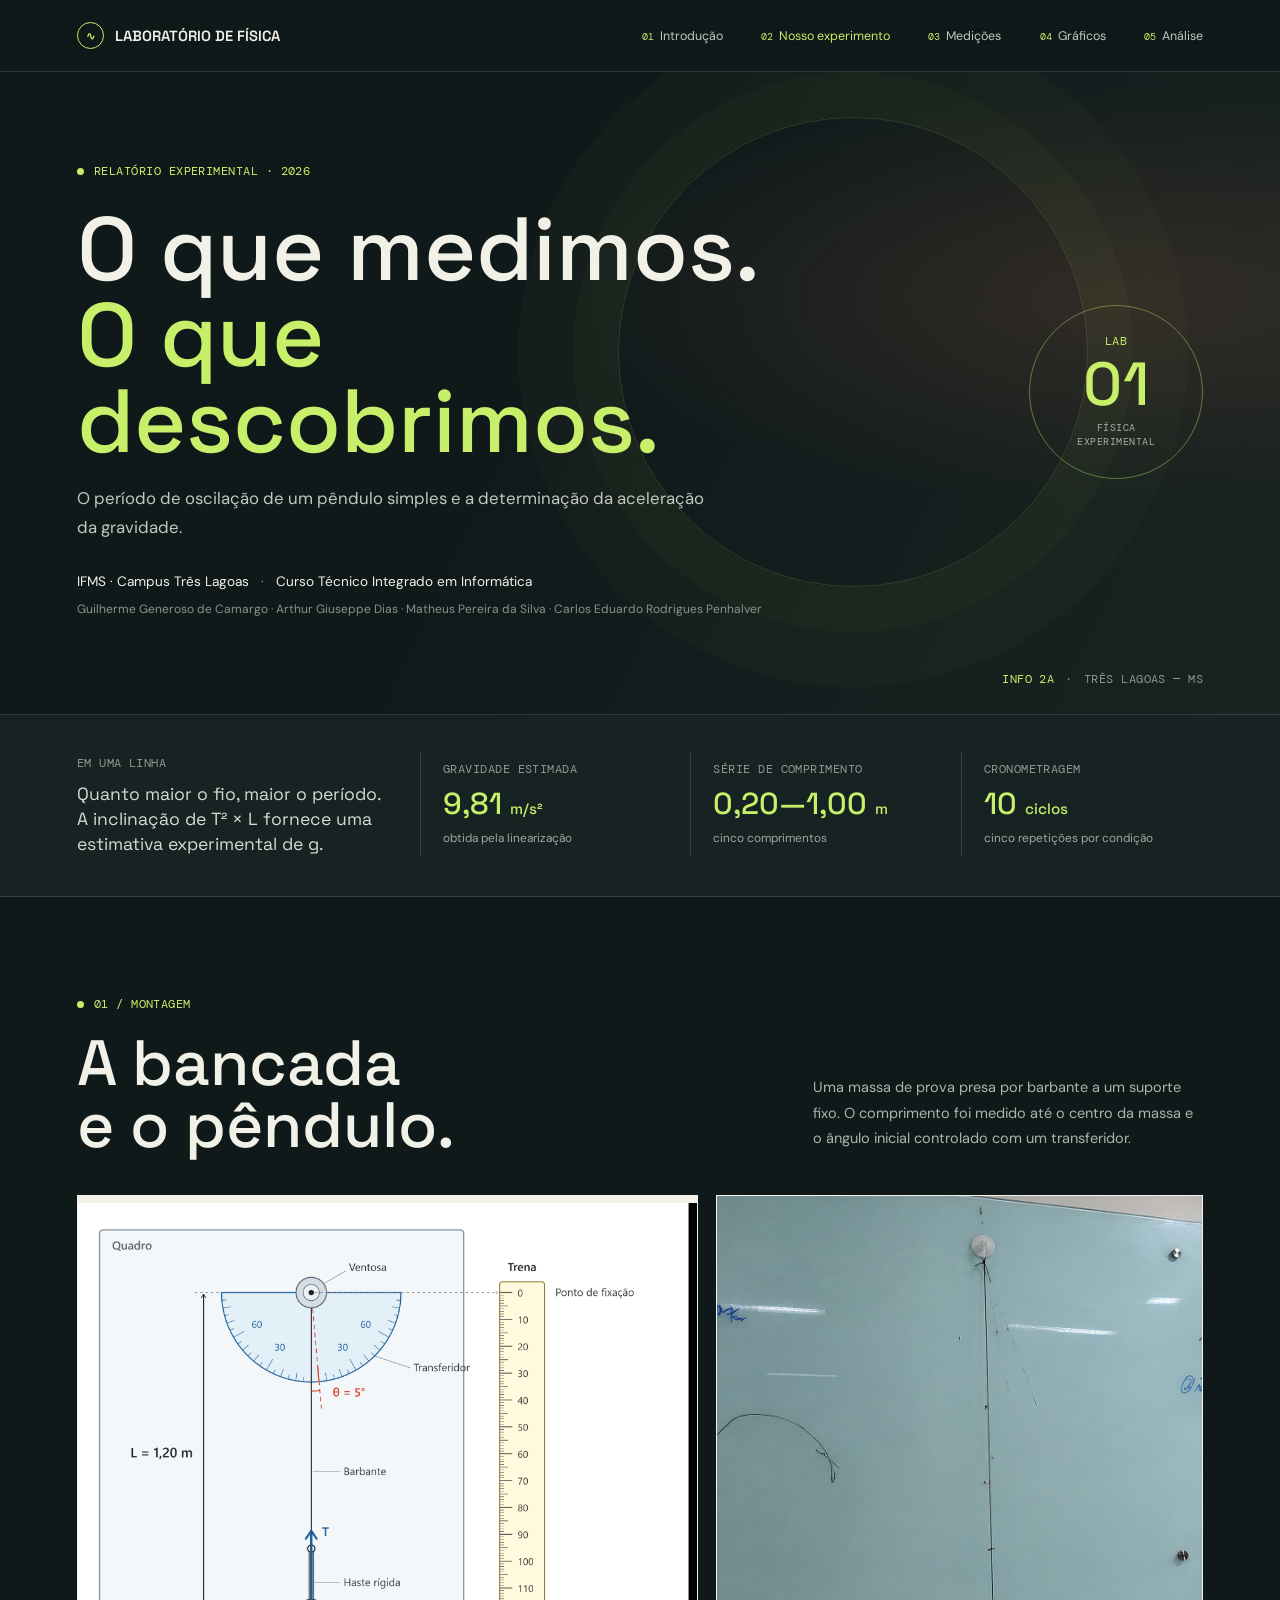
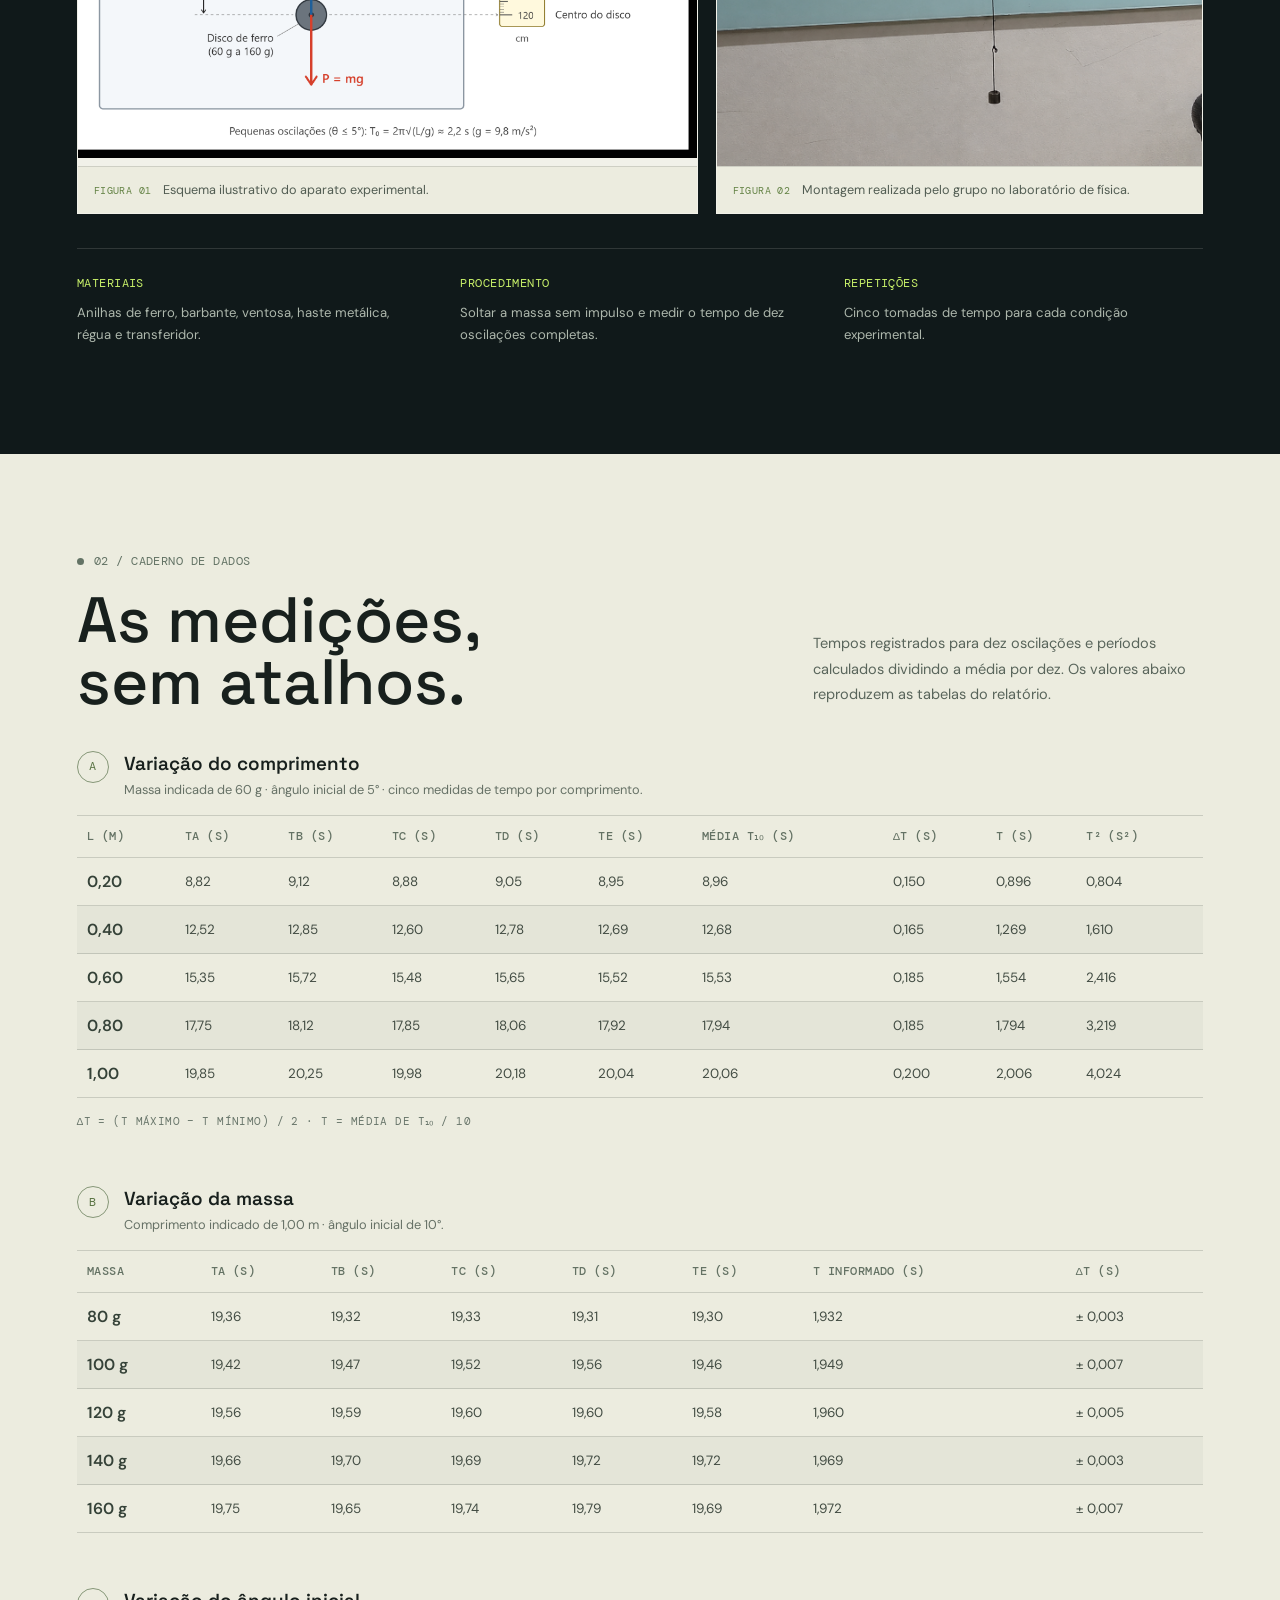
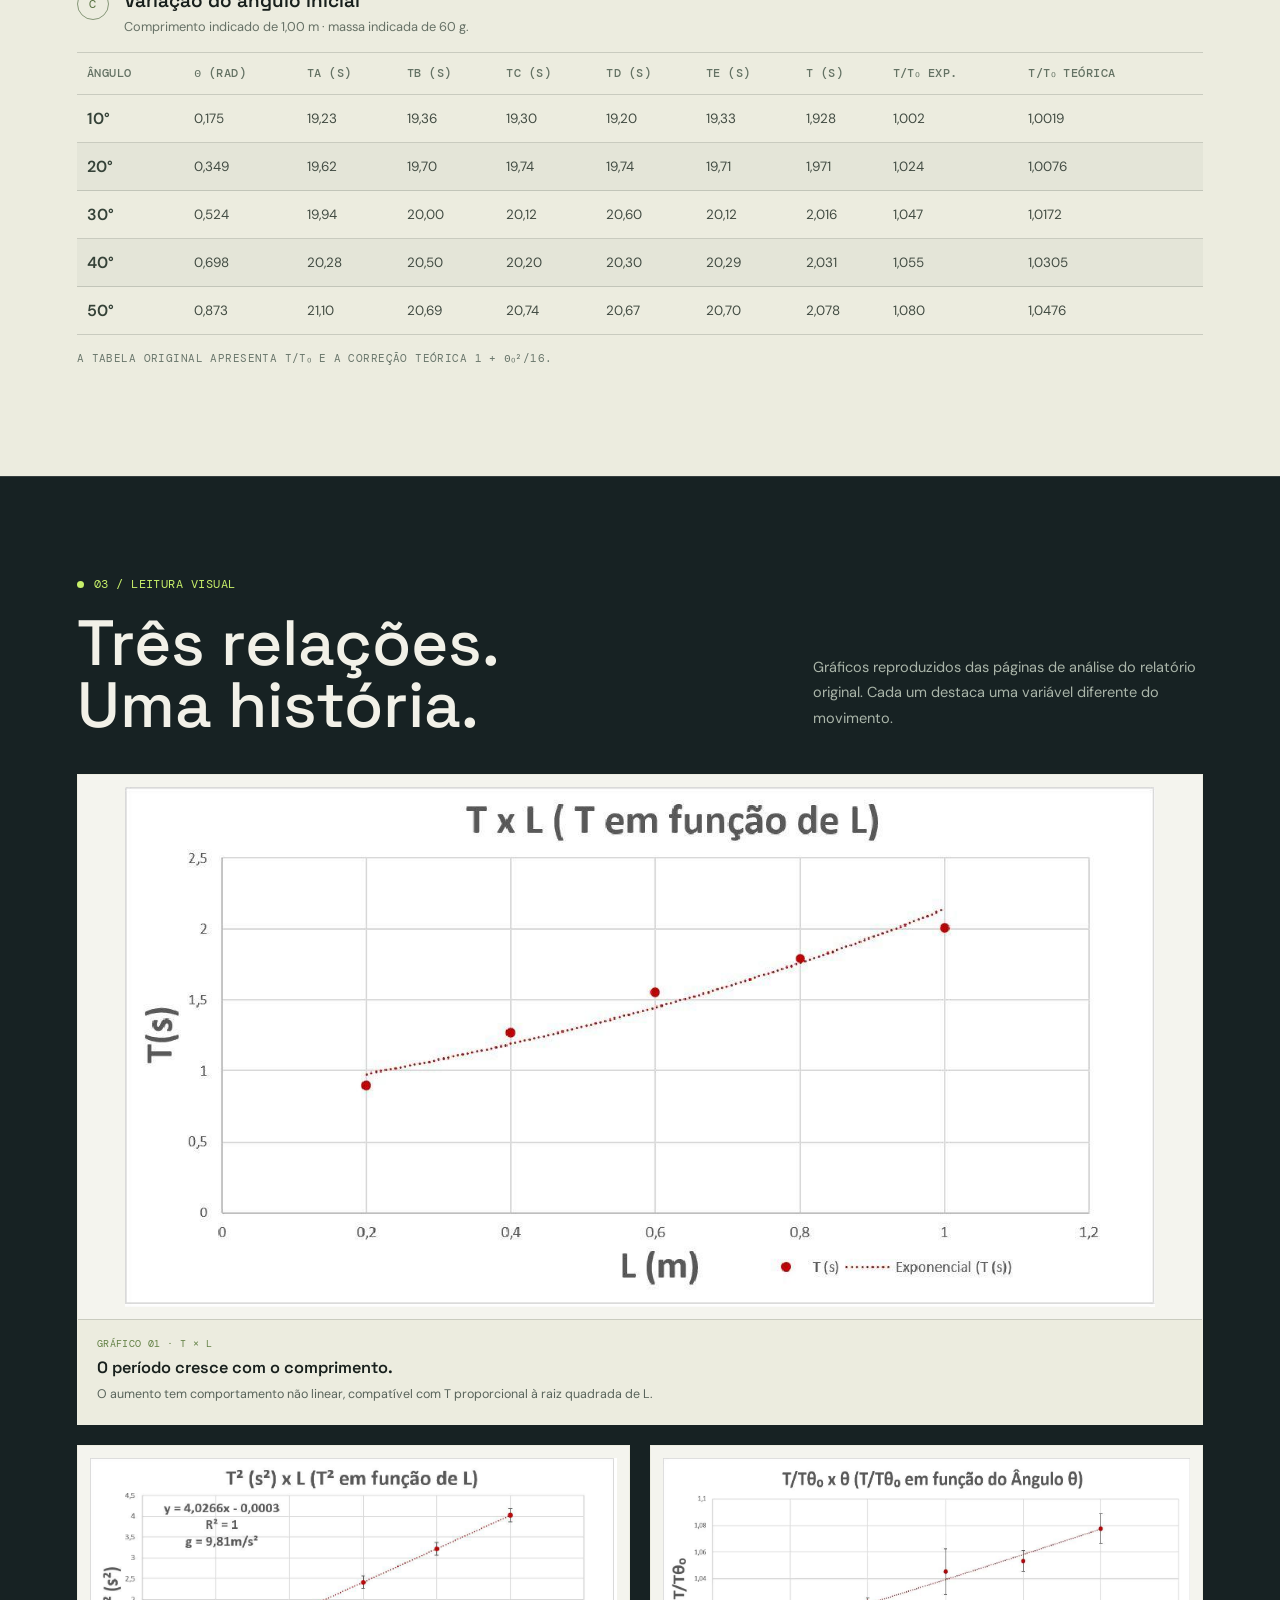
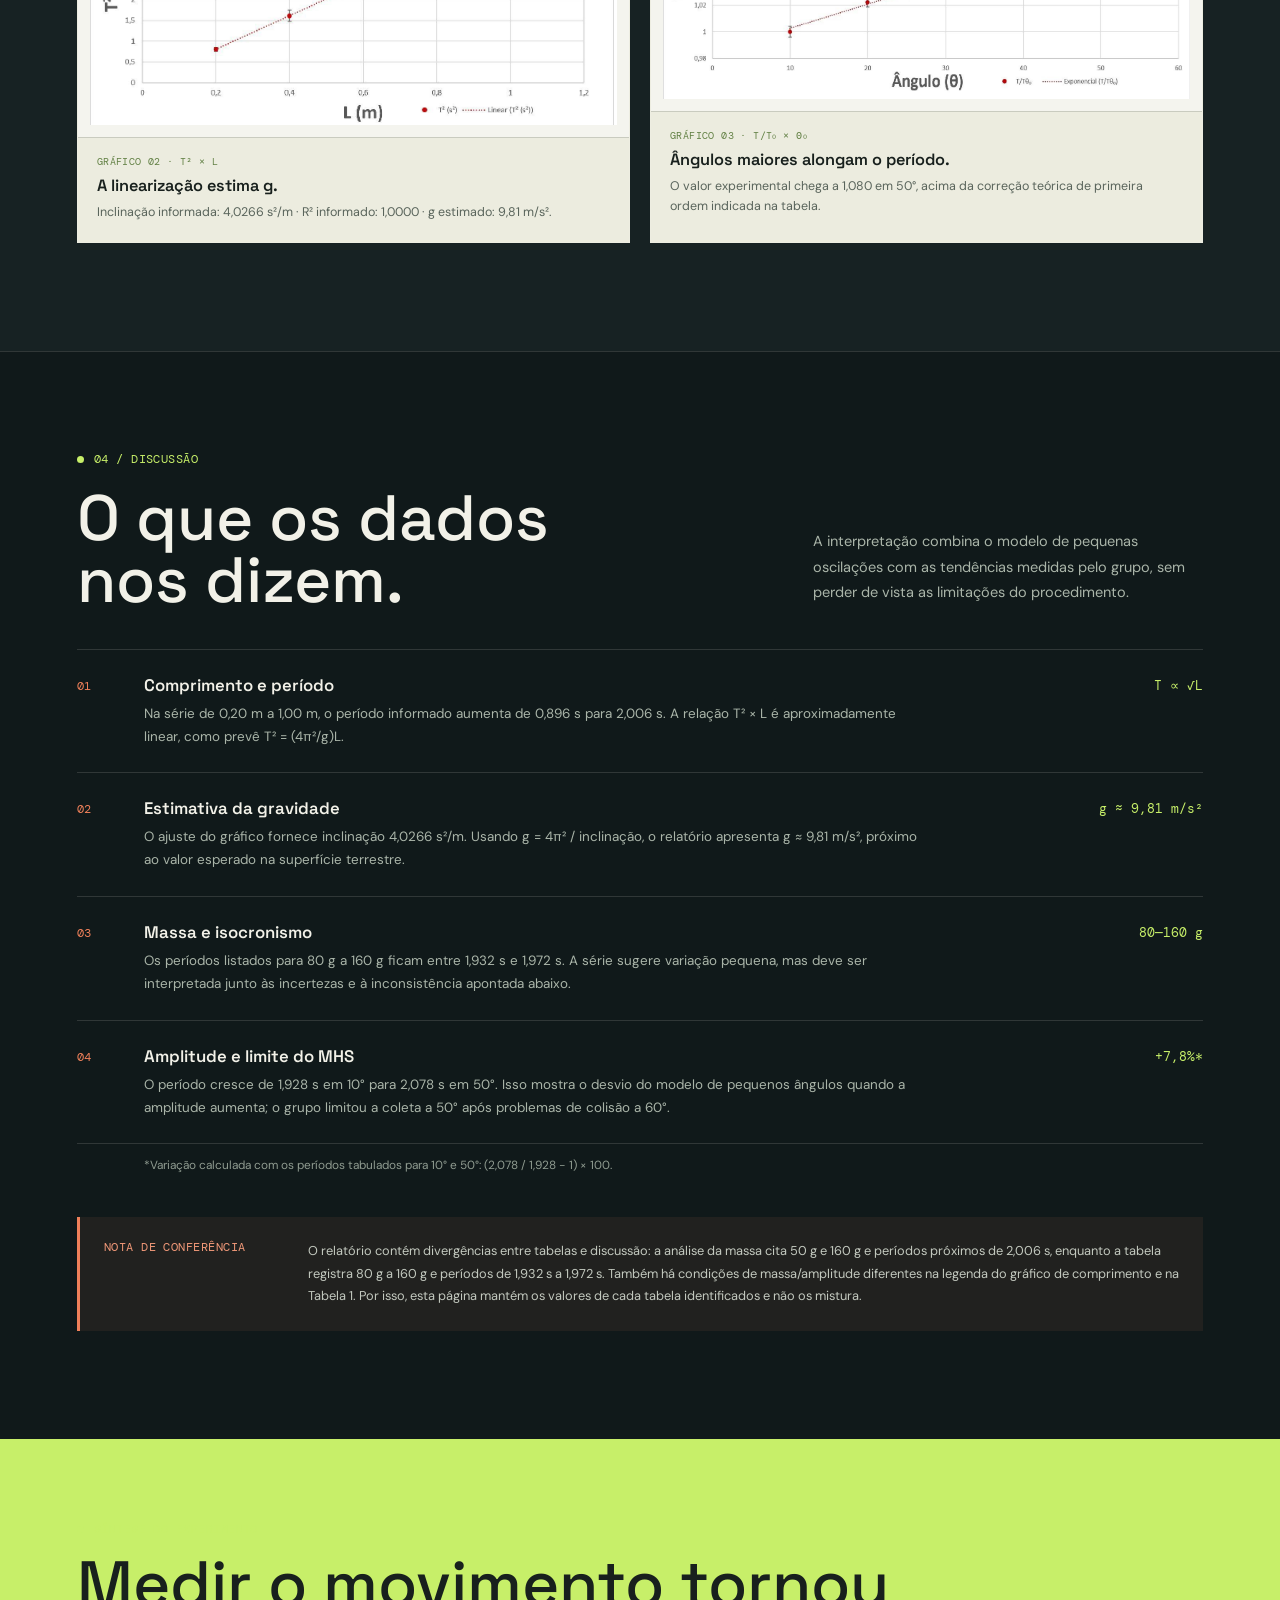
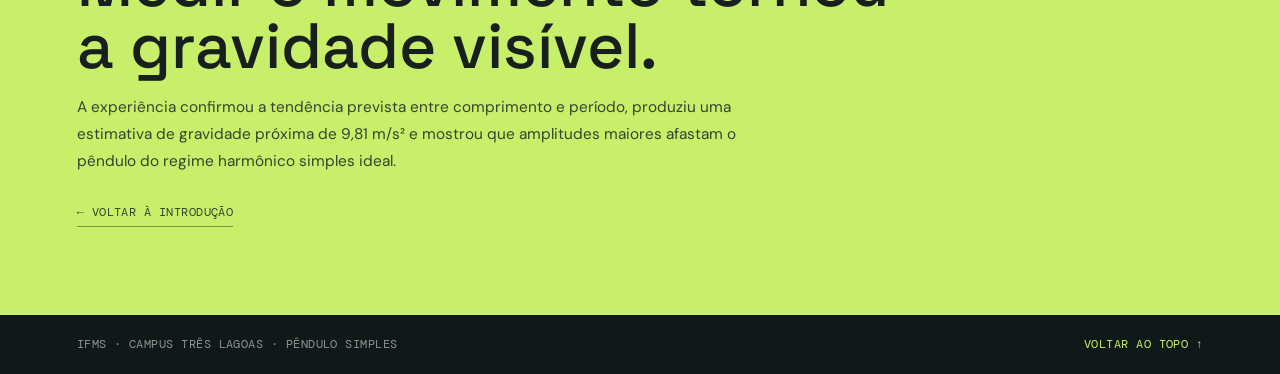
==== experimento.html @ b38e863c "salve" ====
<!doctype html>
<html lang="pt-BR">
<head>
  <meta charset="utf-8">
  <meta name="viewport" content="width=device-width, initial-scale=1">
  <meta name="theme-color" content="#10191a">
  <meta name="description" content="Aparato, medições, gráficos e análise do experimento de pêndulo simples realizado no IFMS Campus Três Lagoas.">
  <title>Nosso experimento | Pêndulo simples</title>
  <link rel="preconnect" href="https://fonts.googleapis.com">
  <link rel="preconnect" href="https://fonts.gstatic.com" crossorigin>
  <link href="https://fonts.googleapis.com/css2?family=DM+Mono:wght@400;500&family=DM+Sans:wght@400;500;600;700&family=Space+Grotesk:wght@400;500;600;700&display=swap" rel="stylesheet">
  <link rel="stylesheet" href="style.css">
</head>
<body class="report-page">
  <header class="site-header">
    <a class="brand" href="index.html#inicio" aria-label="Laboratório de Física, introdução"><span class="brand-mark">∿</span><span>LABORATÓRIO DE FÍSICA</span></a>
    <nav class="site-nav" aria-label="Navegação principal">
      <a href="index.html"><span class="nav-index">01</span>Introdução</a>
      <a href="#inicio" aria-current="page"><span class="nav-index">02</span>Nosso experimento</a>
      <a href="#dados"><span class="nav-index">03</span>Medições</a>
      <a href="#graficos"><span class="nav-index">04</span>Gráficos</a>
      <a href="#analise"><span class="nav-index">05</span>Análise</a>
    </nav>
  </header>

  <main>
    <section class="report-hero" id="inicio" aria-labelledby="report-title">
      <div class="report-hero-copy">
        <div class="eyebrow mono">Relatório experimental · 2026</div>
        <h1 id="report-title">O que medimos.<br><span>O que descobrimos.</span></h1>
        <p>O período de oscilação de um pêndulo simples e a determinação da aceleração da gravidade.</p>
        <div class="report-authors">IFMS · Campus Três Lagoas <span>·</span> Curso Técnico Integrado em Informática</div>
        <div class="author-list">Guilherme Generoso de Camargo · Arthur Giuseppe Dias · Matheus Pereira da Silva · Carlos Eduardo Rodrigues Penhalver</div>
      </div>
      <div class="report-hero-stamp mono"><span>LAB</span><strong>01</strong><span>FÍSICA<br>EXPERIMENTAL</span></div>
      <div class="report-hero-index mono"><span>INFO 2A</span><span>·</span><span>TRÊS LAGOAS — MS</span></div>
    </section>

    <section class="report-summary" aria-label="Principais resultados">
      <div class="summary-lead"><span class="mono">EM UMA LINHA</span><p>Quanto maior o fio, maior o período. A inclinação de T² × L fornece uma estimativa experimental de g.</p></div>
      <div class="summary-stat"><span class="mono">GRAVIDADE ESTIMADA</span><strong>9,81 <small>m/s²</small></strong><span>obtida pela linearização</span></div>
      <div class="summary-stat"><span class="mono">SÉRIE DE COMPRIMENTO</span><strong>0,20—1,00 <small>m</small></strong><span>cinco comprimentos</span></div>
      <div class="summary-stat"><span class="mono">CRONOMETRAGEM</span><strong>10 <small>ciclos</small></strong><span>cinco repetições por condição</span></div>
    </section>

    <section class="apparatus-section" id="aparato" aria-labelledby="apparatus-title">
      <div class="report-section-heading">
        <div><div class="eyebrow mono">01 / Montagem</div><h2 id="apparatus-title">A bancada<br>e o pêndulo.</h2></div>
        <p>Uma massa de prova presa por barbante a um suporte fixo. O comprimento foi medido até o centro da massa e o ângulo inicial controlado com um transferidor.</p>
      </div>
      <div class="apparatus-grid">
        <figure class="apparatus-figure apparatus-diagram">
          <img src="assets/experiment/apparatus-diagram.png" alt="Diagrama do aparato: ventosa, transferidor, barbante, disco de ferro e régua para medir o comprimento do pêndulo" loading="lazy">
          <figcaption><span class="mono">FIGURA 01</span> Esquema ilustrativo do aparato experimental.</figcaption>
        </figure>
        <figure class="apparatus-figure apparatus-photo">
          <img src="assets/experiment/apparatus-photo.png" alt="Fotografia do pêndulo montado no laboratório, suspenso diante de uma lousa" loading="lazy">
          <figcaption><span class="mono">FIGURA 02</span> Montagem realizada pelo grupo no laboratório de física.</figcaption>
        </figure>
      </div>
      <div class="method-strip">
        <div><span class="mono">MATERIAIS</span><p>Anilhas de ferro, barbante, ventosa, haste metálica, régua e transferidor.</p></div>
        <div><span class="mono">PROCEDIMENTO</span><p>Soltar a massa sem impulso e medir o tempo de dez oscilações completas.</p></div>
        <div><span class="mono">REPETIÇÕES</span><p>Cinco tomadas de tempo para cada condição experimental.</p></div>
      </div>
    </section>

    <section class="report-data section-light" id="dados" aria-labelledby="data-title">
      <div class="report-section-heading">
        <div><div class="section-kicker eyebrow mono">02 / Caderno de dados</div><h2 id="data-title">As medições,<br>sem atalhos.</h2></div>
        <p>Tempos registrados para dez oscilações e períodos calculados dividindo a média por dez. Os valores abaixo reproduzem as tabelas do relatório.</p>
      </div>
      <div class="dataset-heading"><span class="dataset-number mono">A</span><div><h3>Variação do comprimento</h3><p>Massa indicada de 60 g · ângulo inicial de 5° · cinco medidas de tempo por comprimento.</p></div></div>
      <div class="table-scroll report-table-scroll">
        <table class="data-table report-table">
          <thead><tr><th class="mono">L (m)</th><th class="mono">tA (s)</th><th class="mono">tB (s)</th><th class="mono">tC (s)</th><th class="mono">tD (s)</th><th class="mono">tE (s)</th><th class="mono">Média t₁₀ (s)</th><th class="mono">Δt (s)</th><th class="mono">T (s)</th><th class="mono">T² (s²)</th></tr></thead>
          <tbody>
            <tr><th scope="row">0,20</th><td>8,82</td><td>9,12</td><td>8,88</td><td>9,05</td><td>8,95</td><td>8,96</td><td>0,150</td><td>0,896</td><td>0,804</td></tr>
            <tr><th scope="row">0,40</th><td>12,52</td><td>12,85</td><td>12,60</td><td>12,78</td><td>12,69</td><td>12,68</td><td>0,165</td><td>1,269</td><td>1,610</td></tr>
            <tr><th scope="row">0,60</th><td>15,35</td><td>15,72</td><td>15,48</td><td>15,65</td><td>15,52</td><td>15,53</td><td>0,185</td><td>1,554</td><td>2,416</td></tr>
            <tr><th scope="row">0,80</th><td>17,75</td><td>18,12</td><td>17,85</td><td>18,06</td><td>17,92</td><td>17,94</td><td>0,185</td><td>1,794</td><td>3,219</td></tr>
            <tr><th scope="row">1,00</th><td>19,85</td><td>20,25</td><td>19,98</td><td>20,18</td><td>20,04</td><td>20,06</td><td>0,200</td><td>2,006</td><td>4,024</td></tr>
          </tbody>
        </table>
      </div>
      <p class="table-footnote mono">Δt = (t máximo − t mínimo) / 2 · T = média de t₁₀ / 10</p>

      <div class="dataset-heading dataset-heading-spaced"><span class="dataset-number mono">B</span><div><h3>Variação da massa</h3><p>Comprimento indicado de 1,00 m · ângulo inicial de 10°.</p></div></div>
      <div class="table-scroll report-table-scroll">
        <table class="data-table report-table">
          <thead><tr><th class="mono">Massa</th><th class="mono">tA (s)</th><th class="mono">tB (s)</th><th class="mono">tC (s)</th><th class="mono">tD (s)</th><th class="mono">tE (s)</th><th class="mono">T informado (s)</th><th class="mono">ΔT (s)</th></tr></thead>
          <tbody>
            <tr><th scope="row">80 g</th><td>19,36</td><td>19,32</td><td>19,33</td><td>19,31</td><td>19,30</td><td>1,932</td><td>± 0,003</td></tr>
            <tr><th scope="row">100 g</th><td>19,42</td><td>19,47</td><td>19,52</td><td>19,56</td><td>19,46</td><td>1,949</td><td>± 0,007</td></tr>
            <tr><th scope="row">120 g</th><td>19,56</td><td>19,59</td><td>19,60</td><td>19,60</td><td>19,58</td><td>1,960</td><td>± 0,005</td></tr>
            <tr><th scope="row">140 g</th><td>19,66</td><td>19,70</td><td>19,69</td><td>19,72</td><td>19,72</td><td>1,969</td><td>± 0,003</td></tr>
            <tr><th scope="row">160 g</th><td>19,75</td><td>19,65</td><td>19,74</td><td>19,79</td><td>19,69</td><td>1,972</td><td>± 0,007</td></tr>
          </tbody>
        </table>
      </div>

      <div class="dataset-heading dataset-heading-spaced"><span class="dataset-number mono">C</span><div><h3>Variação do ângulo inicial</h3><p>Comprimento indicado de 1,00 m · massa indicada de 60 g.</p></div></div>
      <div class="table-scroll report-table-scroll">
        <table class="data-table report-table">
          <thead><tr><th class="mono">Ângulo</th><th class="mono">θ (rad)</th><th class="mono">tA (s)</th><th class="mono">tB (s)</th><th class="mono">tC (s)</th><th class="mono">tD (s)</th><th class="mono">tE (s)</th><th class="mono">T (s)</th><th class="mono">T/T₀ exp.</th><th class="mono">T/T₀ teórica</th></tr></thead>
          <tbody>
            <tr><th scope="row">10°</th><td>0,175</td><td>19,23</td><td>19,36</td><td>19,30</td><td>19,20</td><td>19,33</td><td>1,928</td><td>1,002</td><td>1,0019</td></tr>
            <tr><th scope="row">20°</th><td>0,349</td><td>19,62</td><td>19,70</td><td>19,74</td><td>19,74</td><td>19,71</td><td>1,971</td><td>1,024</td><td>1,0076</td></tr>
            <tr><th scope="row">30°</th><td>0,524</td><td>19,94</td><td>20,00</td><td>20,12</td><td>20,60</td><td>20,12</td><td>2,016</td><td>1,047</td><td>1,0172</td></tr>
            <tr><th scope="row">40°</th><td>0,698</td><td>20,28</td><td>20,50</td><td>20,20</td><td>20,30</td><td>20,29</td><td>2,031</td><td>1,055</td><td>1,0305</td></tr>
            <tr><th scope="row">50°</th><td>0,873</td><td>21,10</td><td>20,69</td><td>20,74</td><td>20,67</td><td>20,70</td><td>2,078</td><td>1,080</td><td>1,0476</td></tr>
          </tbody>
        </table>
      </div>
      <p class="table-footnote mono">A tabela original apresenta T/T₀ e a correção teórica 1 + θ₀²/16.</p>
    </section>

    <section class="report-graphs" id="graficos" aria-labelledby="graphs-title">
      <div class="report-section-heading">
        <div><div class="eyebrow mono">03 / Leitura visual</div><h2 id="graphs-title">Três relações.<br>Uma história.</h2></div>
        <p>Gráficos reproduzidos das páginas de análise do relatório original. Cada um destaca uma variável diferente do movimento.</p>
      </div>
      <div class="graph-grid">
        <figure class="graph-figure graph-wide">
          <div class="graph-image"><img src="assets/experiment/chart-period-length.jpeg" alt="Gráfico do período T em função do comprimento L, mostrando uma curva crescente" loading="lazy"></div>
          <figcaption><span class="mono">GRÁFICO 01 · T × L</span><strong>O período cresce com o comprimento.</strong><span>O aumento tem comportamento não linear, compatível com T proporcional à raiz quadrada de L.</span></figcaption>
        </figure>
        <figure class="graph-figure">
          <div class="graph-image"><img src="assets/experiment/chart-period-squared.jpeg" alt="Gráfico linear de T ao quadrado por comprimento, com ajuste y = 4,0266x - 0,0003" loading="lazy"></div>
          <figcaption><span class="mono">GRÁFICO 02 · T² × L</span><strong>A linearização estima g.</strong><span>Inclinação informada: 4,0266 s²/m · R² informado: 1,0000 · g estimado: 9,81 m/s².</span></figcaption>
        </figure>
        <figure class="graph-figure">
          <div class="graph-image"><img src="assets/experiment/chart-amplitude.jpeg" alt="Gráfico da razão entre período e período de referência em função do ângulo inicial, com tendência crescente" loading="lazy"></div>
          <figcaption><span class="mono">GRÁFICO 03 · T/T₀ × θ₀</span><strong>Ângulos maiores alongam o período.</strong><span>O valor experimental chega a 1,080 em 50°, acima da correção teórica de primeira ordem indicada na tabela.</span></figcaption>
        </figure>
      </div>
    </section>

    <section class="report-analysis" id="analise" aria-labelledby="analysis-title">
      <div class="report-section-heading">
        <div><div class="eyebrow mono">04 / Discussão</div><h2 id="analysis-title">O que os dados<br>nos dizem.</h2></div>
        <p>A interpretação combina o modelo de pequenas oscilações com as tendências medidas pelo grupo, sem perder de vista as limitações do procedimento.</p>
      </div>
      <div class="finding-list">
        <article class="finding"><span class="finding-index mono">01</span><div><h3>Comprimento e período</h3><p>Na série de 0,20 m a 1,00 m, o período informado aumenta de 0,896 s para 2,006 s. A relação T² × L é aproximadamente linear, como prevê T² = (4π²/g)L.</p></div><strong class="finding-value">T ∝ √L</strong></article>
        <article class="finding"><span class="finding-index mono">02</span><div><h3>Estimativa da gravidade</h3><p>O ajuste do gráfico fornece inclinação 4,0266 s²/m. Usando g = 4π² / inclinação, o relatório apresenta g ≈ 9,81 m/s², próximo ao valor esperado na superfície terrestre.</p></div><strong class="finding-value">g ≈ 9,81 m/s²</strong></article>
        <article class="finding"><span class="finding-index mono">03</span><div><h3>Massa e isocronismo</h3><p>Os períodos listados para 80 g a 160 g ficam entre 1,932 s e 1,972 s. A série sugere variação pequena, mas deve ser interpretada junto às incertezas e à inconsistência apontada abaixo.</p></div><strong class="finding-value">80—160 g</strong></article>
        <article class="finding"><span class="finding-index mono">04</span><div><h3>Amplitude e limite do MHS</h3><p>O período cresce de 1,928 s em 10° para 2,078 s em 50°. Isso mostra o desvio do modelo de pequenos ângulos quando a amplitude aumenta; o grupo limitou a coleta a 50° após problemas de colisão a 60°.</p></div><strong class="finding-value">+7,8%*</strong></article>
      </div>
      <p class="finding-footnote">*Variação calculada com os períodos tabulados para 10° e 50°: (2,078 / 1,928 − 1) × 100.</p>
      <aside class="data-note"><span class="mono">NOTA DE CONFERÊNCIA</span><p>O relatório contém divergências entre tabelas e discussão: a análise da massa cita 50 g e 160 g e períodos próximos de 2,006 s, enquanto a tabela registra 80 g a 160 g e períodos de 1,932 s a 1,972 s. Também há condições de massa/amplitude diferentes na legenda do gráfico de comprimento e na Tabela 1. Por isso, esta página mantém os valores de cada tabela identificados e não os mistura.</p></aside>
    </section>

    <section class="report-conclusion" aria-labelledby="report-conclusion-title">
      <div class="eyebrow mono">Síntese do experimento</div>
      <h2 id="report-conclusion-title">Medir o movimento tornou a gravidade visível.</h2>
      <p>A experiência confirmou a tendência prevista entre comprimento e período, produziu uma estimativa de gravidade próxima de 9,81 m/s² e mostrou que amplitudes maiores afastam o pêndulo do regime harmônico simples ideal.</p>
      <a class="return-link mono" href="index.html">← Voltar à introdução</a>
    </section>
  </main>

  <footer class="site-footer mono"><span>IFMS · CAMPUS TRÊS LAGOAS · PÊNDULO SIMPLES</span><a href="#inicio">VOLTAR AO TOPO ↑</a></footer>
</body>
</html>
---- style.css ----
:root {
  color-scheme: dark;
  --night: #10191a;
  --night-soft: #172223;
  --night-raised: #1d2a29;
  --paper: #ececdf;
  --paper-deep: #e2e2d2;
  --ink: #18201d;
  --ink-soft: #5c665d;
  --white: #f2f1e8;
  --muted: #a6b0a5;
  --lime: #c7ef69;
  --orange: #ef805a;
  --line-dark: rgba(242, 241, 232, .14);
  --line-light: rgba(24, 32, 29, .16);
  --mono: "DM Mono", monospace;
  --display: "Space Grotesk", sans-serif;
  --body: "DM Sans", sans-serif;
  --page-gutter: clamp(22px, 6vw, 96px);
}

*, *::before, *::after { box-sizing: border-box; }
html { scroll-behavior: smooth; scroll-padding-top: 84px; }
body { margin: 0; background: var(--night); color: var(--white); font-family: var(--body); -webkit-font-smoothing: antialiased; }
a { color: inherit; text-decoration: none; }
button, input { font: inherit; }
button:focus-visible, a:focus-visible, input:focus-visible { outline: 2px solid var(--lime); outline-offset: 4px; }
::selection { background: var(--lime); color: var(--ink); }
.mono { font-family: var(--mono); font-size: .72rem; letter-spacing: .04em; text-transform: uppercase; }
.eyebrow { display: flex; align-items: center; gap: 10px; color: var(--lime); }
.eyebrow::before { width: 7px; height: 7px; border-radius: 50%; background: currentColor; content: ""; }

.site-header { position: sticky; z-index: 20; top: 0; display: flex; height: 72px; align-items: center; justify-content: space-between; padding: 0 var(--page-gutter); border-bottom: 1px solid var(--line-dark); background: rgba(16, 25, 26, .92); backdrop-filter: blur(16px); }
.brand { display: flex; align-items: center; gap: 11px; font-family: var(--display); font-size: .92rem; font-weight: 600; }
.brand-mark { display: grid; width: 27px; height: 27px; place-items: center; border: 1px solid var(--lime); border-radius: 50%; color: var(--lime); font-family: var(--mono); font-size: .68rem; }
.site-nav { display: flex; align-items: center; gap: clamp(16px, 3vw, 42px); color: #c1c9bd; font-size: .78rem; }
.site-nav a { transition: color .2s ease; }
.site-nav a:hover { color: var(--lime); }
.nav-index { color: var(--lime); font-family: var(--mono); font-size: .63rem; margin-right: 6px; }
.menu-toggle { display: none; border: 0; background: none; color: var(--white); font-size: 1.35rem; }

.hero { position: relative; display: grid; min-height: min(760px, calc(100svh - 72px)); grid-template-columns: minmax(0, .86fr) minmax(360px, 1.14fr); overflow: hidden; padding: 74px var(--page-gutter) 54px; border-bottom: 1px solid var(--line-dark); }
.hero::before { position: absolute; top: 10%; left: 48%; width: 1px; height: 76%; background: linear-gradient(transparent, rgba(199, 239, 105, .2), transparent); content: ""; }
.hero-copy { position: relative; z-index: 2; align-self: center; padding-bottom: 22px; animation: rise-in .8s both; }
.hero h1 { max-width: 640px; margin: 26px 0 20px; font-family: var(--display); font-size: clamp(3.5rem, 8vw, 7.6rem); font-weight: 500; line-height: .91; letter-spacing: -.065em; }
.hero h1 span { color: var(--lime); }
.hero-lede { max-width: 400px; margin: 0; color: #b9c1b6; font-size: clamp(.96rem, 1.3vw, 1.08rem); line-height: 1.7; }
.hero-link { display: inline-flex; align-items: center; gap: 14px; margin-top: 36px; color: var(--lime); font-family: var(--mono); font-size: .72rem; text-transform: uppercase; }
.hero-link span:last-child { display: grid; width: 33px; height: 33px; place-items: center; border: 1px solid rgba(199, 239, 105, .45); border-radius: 50%; font-size: 1rem; transition: transform .2s ease; }
.hero-link:hover span:last-child { transform: translateY(3px); }
.hero-visual { position: relative; display: flex; min-height: 430px; align-items: center; justify-content: center; animation: fade-in 1.2s both .15s; }
#hero-canvas { display: block; width: 100%; height: min(64vw, 540px); min-height: 370px; }
.hero-coordinate { position: absolute; top: 17%; right: 3%; color: #829088; }
.hero-caption { position: absolute; right: 3%; bottom: 9%; display: flex; align-items: center; gap: 11px; color: #aab3a8; }
.hero-caption::before { width: 25px; height: 1px; background: var(--lime); content: ""; }
.hero-index { position: absolute; bottom: 54px; left: var(--page-gutter); display: flex; gap: 13px; color: #69776e; }
.hero-index span:first-child { color: var(--lime); }

.section-light { background: var(--paper); color: var(--ink); }
.intro { display: grid; grid-template-columns: .78fr 1.22fr; gap: 11vw; padding: 112px var(--page-gutter) 120px; }
.section-kicker { color: #637365; }
.section-kicker .eyebrow { color: #547144; }
.intro-title { max-width: 440px; margin: 28px 0 0; font-family: var(--display); font-size: clamp(2.7rem, 5.2vw, 5rem); font-weight: 500; line-height: .99; letter-spacing: -.055em; }
.intro-title em { color: #688442; font-style: normal; }
.intro-content { padding-top: 48px; }
.intro-content > p { max-width: 660px; margin: 0; color: #424e45; font-size: 1.05rem; line-height: 1.85; }
.methodology { display: grid; grid-template-columns: 1fr 1fr; gap: 28px; margin-top: 46px; padding-top: 22px; border-top: 1px solid var(--line-light); }
.methodology h3 { margin: 0 0 12px; font-family: var(--display); font-size: 1rem; font-weight: 600; }
.methodology p { margin: 0; color: var(--ink-soft); font-size: .87rem; line-height: 1.7; }
.formula { display: inline-block; margin-top: 14px; color: #547144; font-family: var(--mono); font-size: .85rem; }
.note-line { display: flex; gap: 12px; align-items: flex-start; max-width: 600px; margin-top: 34px; color: #6d776d; font-size: .78rem; line-height: 1.6; }
.note-line span { color: #66833e; font-family: var(--mono); }

.sim-section { padding: 104px var(--page-gutter) 112px; }
.section-heading { display: flex; align-items: end; justify-content: space-between; gap: 28px; margin-bottom: 38px; }
.section-heading h2 { max-width: 620px; margin: 18px 0 0; font-family: var(--display); font-size: clamp(2.5rem, 5vw, 4.9rem); font-weight: 500; line-height: .98; letter-spacing: -.055em; }
.section-heading p { max-width: 330px; margin: 0 0 4px; color: var(--muted); font-size: .9rem; line-height: 1.65; }
.sim-layout { display: grid; grid-template-columns: minmax(0, 1.55fr) minmax(280px, .8fr); border-top: 1px solid var(--line-dark); border-bottom: 1px solid var(--line-dark); }
.sim-main { min-width: 0; padding: 24px 26px 28px 0; border-right: 1px solid var(--line-dark); }
.sim-toolbar { display: flex; align-items: center; justify-content: space-between; gap: 16px; }
.live-indicator { display: flex; align-items: center; gap: 9px; color: #bbc4b8; }
.live-dot { width: 7px; height: 7px; border-radius: 50%; background: var(--lime); box-shadow: 0 0 12px rgba(199, 239, 105, .7); }
.sim-readout { display: flex; gap: 22px; color: #8b998e; }
.sim-readout strong { margin-left: 7px; color: var(--white); font-weight: 400; }
.sim-stage { position: relative; height: clamp(320px, 42vw, 510px); margin-top: 15px; overflow: hidden; background: radial-gradient(ellipse at 49% 44%, rgba(68, 90, 70, .23), transparent 56%), #131d1e; }
.sim-stage::before { position: absolute; inset: 0; background-image: linear-gradient(rgba(217, 230, 205, .035) 1px, transparent 1px), linear-gradient(90deg, rgba(217, 230, 205, .035) 1px, transparent 1px); background-size: 48px 48px; content: ""; mask-image: linear-gradient(transparent, #000 15%, #000 80%, transparent); }
#sim-canvas { position: absolute; inset: 0; width: 100%; height: 100%; }
.stage-label { position: absolute; z-index: 1; right: 17px; bottom: 15px; color: #829088; }
.sim-actions { display: flex; align-items: center; gap: 10px; margin-top: 18px; }
.action-button { display: inline-flex; min-height: 43px; align-items: center; justify-content: center; gap: 9px; padding: 0 17px; border: 1px solid transparent; background: var(--lime); color: var(--ink); cursor: pointer; font-size: .79rem; font-weight: 700; transition: background .18s, color .18s, border-color .18s; }
.action-button:hover { background: #d9f59d; }
.action-button.secondary { border-color: var(--line-dark); background: transparent; color: var(--white); }
.action-button.secondary:hover { border-color: var(--lime); color: var(--lime); }
.action-button .icon { font-size: 1rem; }
.sim-actions-note { margin-left: auto; color: #839087; }
.sim-controls { padding: 26px 0 24px 28px; }
.controls-head { display: flex; align-items: baseline; justify-content: space-between; margin-bottom: 21px; }
.controls-head h3 { margin: 0; font-family: var(--display); font-size: 1.05rem; font-weight: 500; }
.controls-head span { color: #859188; }
.control { margin-bottom: 24px; }
.control-label { display: flex; align-items: center; justify-content: space-between; gap: 12px; margin-bottom: 12px; color: #bdc6bb; font-size: .8rem; }
.control-value { color: var(--lime); font-family: var(--mono); font-size: .81rem; }
input[type="range"] { display: block; width: 100%; height: 18px; margin: 0; appearance: none; background: transparent; cursor: pointer; }
input[type="range"]::-webkit-slider-runnable-track { height: 3px; background: linear-gradient(90deg, var(--lime) var(--range-progress, 50%), #46544a var(--range-progress, 50%)); }
input[type="range"]::-moz-range-track { height: 3px; background: #46544a; }
input[type="range"]::-moz-range-progress { height: 3px; background: var(--lime); }
input[type="range"]::-webkit-slider-thumb { width: 15px; height: 15px; margin-top: -6px; appearance: none; border: 3px solid var(--night); border-radius: 50%; background: var(--lime); box-shadow: 0 0 0 1px var(--lime); }
input[type="range"]::-moz-range-thumb { width: 10px; height: 10px; border: 3px solid var(--night); border-radius: 50%; background: var(--lime); box-shadow: 0 0 0 1px var(--lime); }
.range-ends { display: flex; justify-content: space-between; margin-top: 3px; color: #75837a; }
.metric-list { margin-top: 31px; border-top: 1px solid var(--line-dark); }
.metric { display: flex; align-items: center; justify-content: space-between; gap: 12px; padding: 13px 0; border-bottom: 1px solid var(--line-dark); color: #9ba89d; }
.metric output { color: var(--white); font-family: var(--mono); font-size: .82rem; }
.metric .metric-highlight { color: var(--lime); }
.mass-note { margin: 18px 0 0; color: #8f9c91; font-size: .76rem; line-height: 1.6; }

.chart-section { display: grid; grid-template-columns: .75fr 1.25fr; gap: 7vw; align-items: center; padding: 92px var(--page-gutter) 103px; border-top: 1px solid var(--line-dark); }
.chart-copy h2 { margin: 20px 0 16px; font-family: var(--display); font-size: clamp(2rem, 3.7vw, 3.4rem); font-weight: 500; line-height: 1; letter-spacing: -.05em; }
.chart-copy p { max-width: 360px; margin: 0; color: #a6b1a5; font-size: .9rem; line-height: 1.7; }
.chart-legend { display: flex; flex-wrap: wrap; gap: 19px; margin-top: 22px; color: #b7c0b5; }
.legend-item { display: inline-flex; align-items: center; gap: 8px; }
.legend-swatch { width: 17px; height: 2px; background: var(--lime); }
.legend-swatch.reference { background: var(--orange); }
.chart-wrap { min-width: 0; padding: 14px; border: 1px solid var(--line-dark); background: #131d1e; }
#chart-canvas { display: block; width: 100%; height: 280px; }
.chart-foot { display: flex; justify-content: space-between; gap: 12px; padding: 11px 5px 1px; color: #849087; }

.data-section { padding: 106px var(--page-gutter) 112px; }
.data-top { display: grid; grid-template-columns: 1fr .72fr; gap: 8vw; align-items: end; margin-bottom: 40px; }
.data-top h2 { margin: 18px 0 0; font-family: var(--display); font-size: clamp(2.7rem, 5vw, 4.6rem); font-weight: 500; line-height: .96; letter-spacing: -.055em; }
.data-top p { max-width: 400px; margin: 0 0 5px; color: #5d685e; font-size: .91rem; line-height: 1.7; }
.table-scroll { overflow-x: auto; border-top: 1px solid var(--line-light); }
.data-table { width: 100%; border-collapse: collapse; text-align: left; white-space: nowrap; }
.data-table th { padding: 16px 15px 14px 0; color: #6c796e; font-weight: 400; }
.data-table td { padding: 19px 15px 19px 0; border-top: 1px solid var(--line-light); color: #3f4a42; }
.data-table tbody tr:last-child td { border-bottom: 1px solid var(--line-light); }
.data-table .placeholder-row td { color: #829083; font-style: italic; white-space: normal; }
.table-footnote { margin: 16px 0 0; color: #7d877d; }

.results-section { display: grid; grid-template-columns: .72fr 1.28fr; gap: 8vw; padding: 105px var(--page-gutter) 118px; border-top: 1px solid var(--line-dark); }
.results-copy h2 { margin: 19px 0 17px; font-family: var(--display); font-size: clamp(2.6rem, 4.7vw, 4.3rem); font-weight: 500; line-height: .96; letter-spacing: -.055em; }
.results-copy p { max-width: 340px; margin: 0; color: #a8b2a8; font-size: .9rem; line-height: 1.7; }
.results-placeholder { min-height: 290px; align-self: center; padding: 25px; border: 1px dashed rgba(199, 239, 105, .4); background: linear-gradient(135deg, rgba(199, 239, 105, .045), transparent 64%); }
.placeholder-axes { position: relative; height: 150px; margin: 8px 4px 18px 27px; border-bottom: 1px solid #58655a; border-left: 1px solid #58655a; }
.placeholder-axes::before, .placeholder-axes::after { position: absolute; top: 34%; right: 0; left: 0; border-top: 1px dashed rgba(166, 176, 165, .18); content: ""; }
.placeholder-axes::after { top: 67%; }
.placeholder-mark { position: absolute; top: 45%; left: 40%; width: 7px; height: 7px; border: 1px solid var(--lime); border-radius: 50%; box-shadow: 35px -18px 0 -1px var(--night), 35px -18px 0 0 var(--lime), 74px 9px 0 -1px var(--night), 74px 9px 0 0 var(--lime); opacity: .55; }
.placeholder-message { color: #b2bdb1; line-height: 1.6; }
.placeholder-message strong { display: block; margin-bottom: 6px; color: var(--lime); font-family: var(--display); font-weight: 500; }

.closing { display: grid; grid-template-columns: 1fr .7fr; gap: 8vw; padding: 83px var(--page-gutter) 88px; background: var(--lime); color: var(--ink); }
.closing h2 { max-width: 600px; margin: 16px 0 19px; font-family: var(--display); font-size: clamp(2.5rem, 4.5vw, 4.4rem); font-weight: 500; line-height: .98; letter-spacing: -.055em; }
.closing p { max-width: 560px; margin: 0; color: #36432f; line-height: 1.75; }
.thanks { align-self: end; padding-bottom: 4px; border-top: 1px solid rgba(24, 32, 29, .25); }
.thanks p { margin-top: 15px; font-family: var(--display); font-size: 1.45rem; line-height: 1.3; }
.thanks .mono { color: #526344; }
.site-footer { display: flex; align-items: center; justify-content: space-between; gap: 18px; padding: 22px var(--page-gutter); color: #89958b; }
.site-footer a { color: var(--lime); }

.report-page .site-nav a[aria-current="page"] { color: var(--lime); }
.report-hero { position: relative; display: flex; min-height: 590px; align-items: center; justify-content: space-between; gap: 36px; overflow: hidden; padding: 92px var(--page-gutter) 95px; border-bottom: 1px solid var(--line-dark); background: radial-gradient(ellipse at 88% 35%, rgba(239, 128, 90, .13), transparent 35%), linear-gradient(115deg, #10191a 40%, #192321); }
.report-hero::after { position: absolute; top: 7%; right: 15%; width: min(38vw, 470px); aspect-ratio: 1; border: 1px solid rgba(199, 239, 105, .15); border-radius: 50%; box-shadow: 0 0 0 45px rgba(199, 239, 105, .025), 0 0 0 100px rgba(199, 239, 105, .018); content: ""; }
.report-hero-copy { position: relative; z-index: 1; max-width: 850px; animation: rise-in .75s both; }
.report-hero h1 { margin: 27px 0 20px; font-family: var(--display); font-size: clamp(3.1rem, 7vw, 6.8rem); font-weight: 500; line-height: .96; }
.report-hero h1 span { color: var(--lime); }
.report-hero-copy > p { max-width: 650px; margin: 0; color: #c0c8bd; font-size: 1.05rem; line-height: 1.7; }
.report-authors { margin-top: 32px; color: var(--white); font-size: .85rem; }
.report-authors span { padding: 0 8px; color: var(--orange); }
.author-list { max-width: 720px; margin-top: 9px; color: #87948a; font-size: .75rem; line-height: 1.7; }
.report-hero-stamp { position: relative; z-index: 1; display: grid; width: 174px; min-width: 140px; aspect-ratio: 1; align-content: center; justify-items: center; gap: 7px; border: 1px solid rgba(199, 239, 105, .42); border-radius: 50%; color: var(--lime); text-align: center; }
.report-hero-stamp strong { font-family: var(--display); font-size: 3.8rem; font-weight: 500; line-height: .95; }
.report-hero-stamp span:last-child { color: #a6b0a5; font-size: .6rem; line-height: 1.5; }
.report-hero-index { position: absolute; right: var(--page-gutter); bottom: 27px; display: flex; gap: 11px; color: #8a968c; }
.report-hero-index span:first-child { color: var(--lime); }
.report-summary { display: grid; grid-template-columns: 1.3fr repeat(3, 1fr); gap: 28px; padding: 36px var(--page-gutter) 40px; border-bottom: 1px solid var(--line-dark); background: #172223; }
.summary-lead > .mono, .summary-stat > .mono { color: #8d9a8f; }
.summary-lead p { max-width: 390px; margin: 10px 0 0; color: #d6dbd1; font-family: var(--display); font-size: 1.1rem; line-height: 1.4; }
.summary-stat { display: flex; flex-direction: column; justify-content: center; gap: 7px; padding-left: 22px; border-left: 1px solid var(--line-dark); }
.summary-stat strong { color: var(--lime); font-family: var(--display); font-size: 1.9rem; font-weight: 500; white-space: nowrap; }
.summary-stat strong small { font-size: .95rem; }
.summary-stat > span:last-child { color: #9da99e; font-size: .74rem; }
.apparatus-section, .report-graphs, .report-analysis { padding: 100px var(--page-gutter) 108px; }
.report-section-heading { display: flex; align-items: end; justify-content: space-between; gap: 40px; margin-bottom: 38px; }
.report-section-heading h2 { margin: 20px 0 0; font-family: var(--display); font-size: clamp(2.8rem, 5vw, 4.8rem); font-weight: 500; line-height: .97; }
.report-section-heading > p { max-width: 390px; margin: 0 0 5px; color: #aab5a9; font-size: .91rem; line-height: 1.75; }
.apparatus-grid { display: grid; grid-template-columns: 1.12fr .88fr; gap: 18px; align-items: stretch; }
.apparatus-figure { min-width: 0; margin: 0; border: 1px solid var(--line-dark); background: #f1f1e9; }
.apparatus-figure img { display: block; width: 100%; height: 100%; max-height: 570px; object-fit: contain; }
.apparatus-photo img { object-fit: cover; object-position: center 48%; }
.apparatus-figure figcaption { display: flex; align-items: baseline; gap: 12px; padding: 14px 16px; border-top: 1px solid rgba(24, 32, 29, .14); background: var(--paper); color: #515c52; font-size: .79rem; line-height: 1.5; }
.apparatus-figure figcaption .mono { flex: 0 0 auto; color: #638244; font-size: .63rem; }
.method-strip { display: grid; grid-template-columns: repeat(3, 1fr); gap: 24px; margin-top: 34px; padding-top: 22px; border-top: 1px solid var(--line-dark); }
.method-strip .mono { color: var(--lime); }
.method-strip p { max-width: 340px; margin: 10px 0 0; color: #aeb8ad; font-size: .82rem; line-height: 1.65; }
.report-data { padding: 100px var(--page-gutter) 108px; }
.report-data .report-section-heading > p { color: #59655b; }
.report-data .section-kicker .eyebrow { color: #547144; }
.dataset-heading { display: flex; align-items: flex-start; gap: 15px; margin: 33px 0 16px; }
.dataset-heading-spaced { margin-top: 55px; }
.dataset-number { display: grid; width: 32px; height: 32px; flex: 0 0 auto; place-items: center; border: 1px solid #869778; border-radius: 50%; color: #587242; }
.dataset-heading h3 { margin: 0; font-family: var(--display); font-size: 1.18rem; font-weight: 600; }
.dataset-heading p { margin: 4px 0 0; color: #667166; font-size: .8rem; line-height: 1.5; }
.report-table-scroll { border-top-color: var(--line-light); }
.report-table { min-width: 850px; }
.report-table th, .report-table td { padding: 13px 12px 13px 0; }
.report-table th:first-child, .report-table td:first-child { padding-left: 10px; }
.report-table thead th { color: #647264; font-weight: 500; }
.report-table tbody tr:nth-child(even) { background: rgba(24, 32, 29, .035); }
.report-table tbody th { border-top: 1px solid var(--line-light); color: #354238; font-weight: 600; text-align: left; }
.report-table tbody td { border-top: 1px solid var(--line-light); color: #424c43; font-size: .84rem; }
.report-table tbody tr:last-child th, .report-table tbody tr:last-child td { border-bottom: 1px solid var(--line-light); }
.report-data .table-footnote { color: #69766b; font-size: .66rem; line-height: 1.6; }
.report-graphs { border-top: 1px solid var(--line-dark); background: #172223; }
.graph-grid { display: grid; grid-template-columns: repeat(2, minmax(0, 1fr)); gap: 20px; }
.graph-figure { min-width: 0; margin: 0; overflow: hidden; border: 1px solid var(--line-dark); background: #ececdf; color: var(--ink); }
.graph-wide { grid-column: 1 / -1; }
.graph-image { display: grid; min-height: 230px; place-items: center; padding: 12px; background: #f4f4ee; }
.graph-image img { display: block; width: 100%; height: auto; max-height: 520px; object-fit: contain; }
.graph-figure figcaption { display: grid; gap: 7px; padding: 17px 19px 19px; border-top: 1px solid var(--line-light); }
.graph-figure figcaption .mono { color: #628044; font-size: .63rem; }
.graph-figure figcaption strong { font-family: var(--display); font-size: 1.02rem; font-weight: 600; }
.graph-figure figcaption > span:last-child { color: #59645b; font-size: .78rem; line-height: 1.6; }
.report-analysis { border-top: 1px solid var(--line-dark); }
.finding-list { border-top: 1px solid var(--line-dark); }
.finding { display: grid; grid-template-columns: 48px minmax(0, 1fr) auto; gap: 19px; align-items: start; padding: 24px 0; border-bottom: 1px solid var(--line-dark); }
.finding-index { padding-top: 5px; color: var(--orange); }
.finding h3 { margin: 0 0 7px; font-family: var(--display); font-size: 1.05rem; font-weight: 600; }
.finding p { max-width: 780px; margin: 0; color: #aab5a9; font-size: .84rem; line-height: 1.7; }
.finding-value { padding-top: 3px; color: var(--lime); font-family: var(--mono); font-size: .82rem; font-weight: 400; white-space: nowrap; }
.finding-footnote { margin: 12px 0 0 67px; color: #8f9b90; font-size: .74rem; line-height: 1.6; }
.data-note { display: grid; grid-template-columns: 180px 1fr; gap: 24px; margin-top: 42px; padding: 23px 24px; border-left: 3px solid var(--orange); background: rgba(239, 128, 90, .075); }
.data-note .mono { color: #f09878; }
.data-note p { margin: 0; color: #c3c9bf; font-size: .8rem; line-height: 1.75; }
.report-conclusion { padding: 83px var(--page-gutter) 88px; background: var(--lime); color: var(--ink); }
.report-conclusion h2 { max-width: 850px; margin: 16px 0; font-family: var(--display); font-size: clamp(2.4rem, 5vw, 4.5rem); font-weight: 500; line-height: .98; }
.report-conclusion > p { max-width: 720px; margin: 0; color: #36432f; font-size: .96rem; line-height: 1.75; }
.return-link { display: inline-block; margin-top: 30px; padding-bottom: 6px; border-bottom: 1px solid rgba(24, 32, 29, .45); color: #35442c; }
.report-link { display: inline-block; margin-top: 16px; color: #66833e; }

@keyframes rise-in { from { opacity: 0; transform: translateY(18px); } to { opacity: 1; transform: translateY(0); } }
@keyframes fade-in { from { opacity: 0; } to { opacity: 1; } }
@media (prefers-reduced-motion: reduce) { *, *::before, *::after { scroll-behavior: auto !important; animation-duration: .01ms !important; animation-iteration-count: 1 !important; transition-duration: .01ms !important; } }
@media (max-width: 850px) {
  .hero { min-height: auto; grid-template-columns: 1fr 1fr; padding-top: 88px; }
  .hero-visual { min-height: 360px; }
  #hero-canvas { min-height: 360px; }
  .intro { gap: 7vw; }
  .sim-layout { grid-template-columns: minmax(0, 1.2fr) minmax(245px, .8fr); }
  .sim-main { padding-right: 18px; }
  .sim-controls { padding-left: 20px; }
  .sim-readout { gap: 11px; }
  .report-hero { min-height: 520px; }
  .report-hero-stamp { width: 135px; }
  .report-summary { grid-template-columns: 1fr 1fr; }
  .summary-stat:nth-child(2) { border-left: 0; padding-left: 0; }
  .report-section-heading { align-items: flex-start; flex-direction: column; gap: 17px; }
  .report-section-heading > p { max-width: 620px; }
  .apparatus-grid { grid-template-columns: 1fr 1fr; }
}
@media (max-width: 640px) {
  .site-header { height: 62px; }
  .menu-toggle { display: block; }
  .site-nav { position: absolute; top: 61px; right: 0; left: 0; display: none; flex-direction: column; align-items: stretch; gap: 0; padding: 8px var(--page-gutter) 18px; border-bottom: 1px solid var(--line-dark); background: var(--night); }
  .site-nav.is-open { display: flex; }
  .site-nav a { padding: 13px 0; border-bottom: 1px solid var(--line-dark); }
  .hero { display: flex; flex-direction: column; padding-top: 66px; padding-bottom: 60px; }
  .hero h1 { font-size: clamp(3.5rem, 15vw, 5.6rem); }
  .hero-copy { padding-bottom: 0; }
  .hero-visual { min-height: 325px; margin: -3px -16px 0; }
  #hero-canvas { height: 350px; min-height: 310px; }
  .hero-coordinate { top: 12%; right: 6%; }
  .hero-caption { right: 6%; bottom: 5%; }
  .hero-index { bottom: 23px; }
  .intro { grid-template-columns: 1fr; gap: 0; padding-top: 77px; padding-bottom: 82px; }
  .intro-content { padding-top: 26px; }
  .methodology { gap: 20px; margin-top: 32px; }
  .section-heading { display: block; margin-bottom: 29px; }
  .section-heading p { margin-top: 16px; }
  .sim-section { padding-top: 78px; padding-bottom: 82px; }
  .sim-layout { grid-template-columns: 1fr; }
  .sim-main { padding: 20px 0 25px; border-right: 0; }
  .sim-toolbar { align-items: flex-start; }
  .sim-readout { flex-direction: column; gap: 6px; align-items: flex-end; }
  .sim-stage { height: 360px; }
  .sim-controls { padding: 23px 0 25px; border-top: 1px solid var(--line-dark); }
  .sim-actions { flex-wrap: wrap; }
  .sim-actions-note { width: 100%; margin: 4px 0 0; }
  .chart-section { grid-template-columns: 1fr; gap: 28px; padding-top: 73px; padding-bottom: 78px; }
  #chart-canvas { height: 235px; }
  .data-section { padding-top: 79px; padding-bottom: 83px; }
  .data-top { grid-template-columns: 1fr; gap: 19px; margin-bottom: 27px; }
  .results-section { grid-template-columns: 1fr; gap: 30px; padding-top: 80px; padding-bottom: 88px; }
  .results-placeholder { min-height: 270px; }
  .closing { grid-template-columns: 1fr; gap: 32px; padding-top: 68px; padding-bottom: 68px; }
  .site-footer { align-items: flex-start; flex-direction: column; padding-top: 18px; padding-bottom: 18px; }
  .report-page .site-header { height: auto; min-height: 62px; flex-wrap: wrap; padding-top: 11px; }
  .report-page .site-nav { position: static; display: flex; width: 100%; flex-direction: row; flex-wrap: wrap; gap: 0 17px; padding: 8px 0 12px; border: 0; background: transparent; }
  .report-page .site-nav a { padding: 8px 0; border: 0; font-size: .72rem; }
  .report-hero { min-height: 560px; align-items: flex-start; flex-direction: column; justify-content: center; padding-top: 66px; padding-bottom: 75px; }
  .report-hero h1 { font-size: clamp(2.9rem, 13vw, 4.6rem); }
  .report-hero-copy > p { font-size: .95rem; }
  .report-authors { margin-top: 25px; line-height: 1.6; }
  .author-list { font-size: .7rem; }
  .report-hero-stamp { position: absolute; right: var(--page-gutter); bottom: 55px; width: 85px; min-width: 85px; }
  .report-hero-stamp strong { font-size: 2rem; }
  .report-hero-stamp span { font-size: .55rem; }
  .report-hero-index { right: auto; left: var(--page-gutter); bottom: 27px; font-size: .61rem; }
  .report-summary { grid-template-columns: 1fr 1fr; gap: 22px 13px; padding-top: 28px; padding-bottom: 29px; }
  .summary-lead { grid-column: 1 / -1; }
  .summary-stat { padding-left: 12px; }
  .summary-stat:nth-child(2) { padding-left: 0; }
  .summary-stat strong { font-size: 1.4rem; }
  .summary-stat > .mono { font-size: .59rem; }
  .summary-stat > span:last-child { font-size: .67rem; }
  .apparatus-section, .report-graphs, .report-analysis { padding-top: 75px; padding-bottom: 80px; }
  .report-section-heading h2 { font-size: 2.8rem; }
  .apparatus-grid { grid-template-columns: 1fr; }
  .apparatus-figure img { max-height: 410px; }
  .apparatus-photo img { height: 410px; }
  .apparatus-figure figcaption { align-items: flex-start; flex-direction: column; gap: 4px; }
  .method-strip { grid-template-columns: 1fr; gap: 17px; }
  .report-data { padding-top: 74px; padding-bottom: 80px; }
  .dataset-heading-spaced { margin-top: 41px; }
  .graph-grid { grid-template-columns: 1fr; }
  .graph-wide { grid-column: auto; }
  .graph-image { min-height: 170px; padding: 7px; }
  .graph-figure figcaption { padding: 14px; }
  .finding { grid-template-columns: 31px minmax(0, 1fr); gap: 11px; }
  .finding-value { grid-column: 2; grid-row: 2; }
  .finding-footnote { margin-left: 42px; }
  .data-note { grid-template-columns: 1fr; gap: 10px; padding: 19px; }
  .report-conclusion { padding-top: 68px; padding-bottom: 70px; }
}
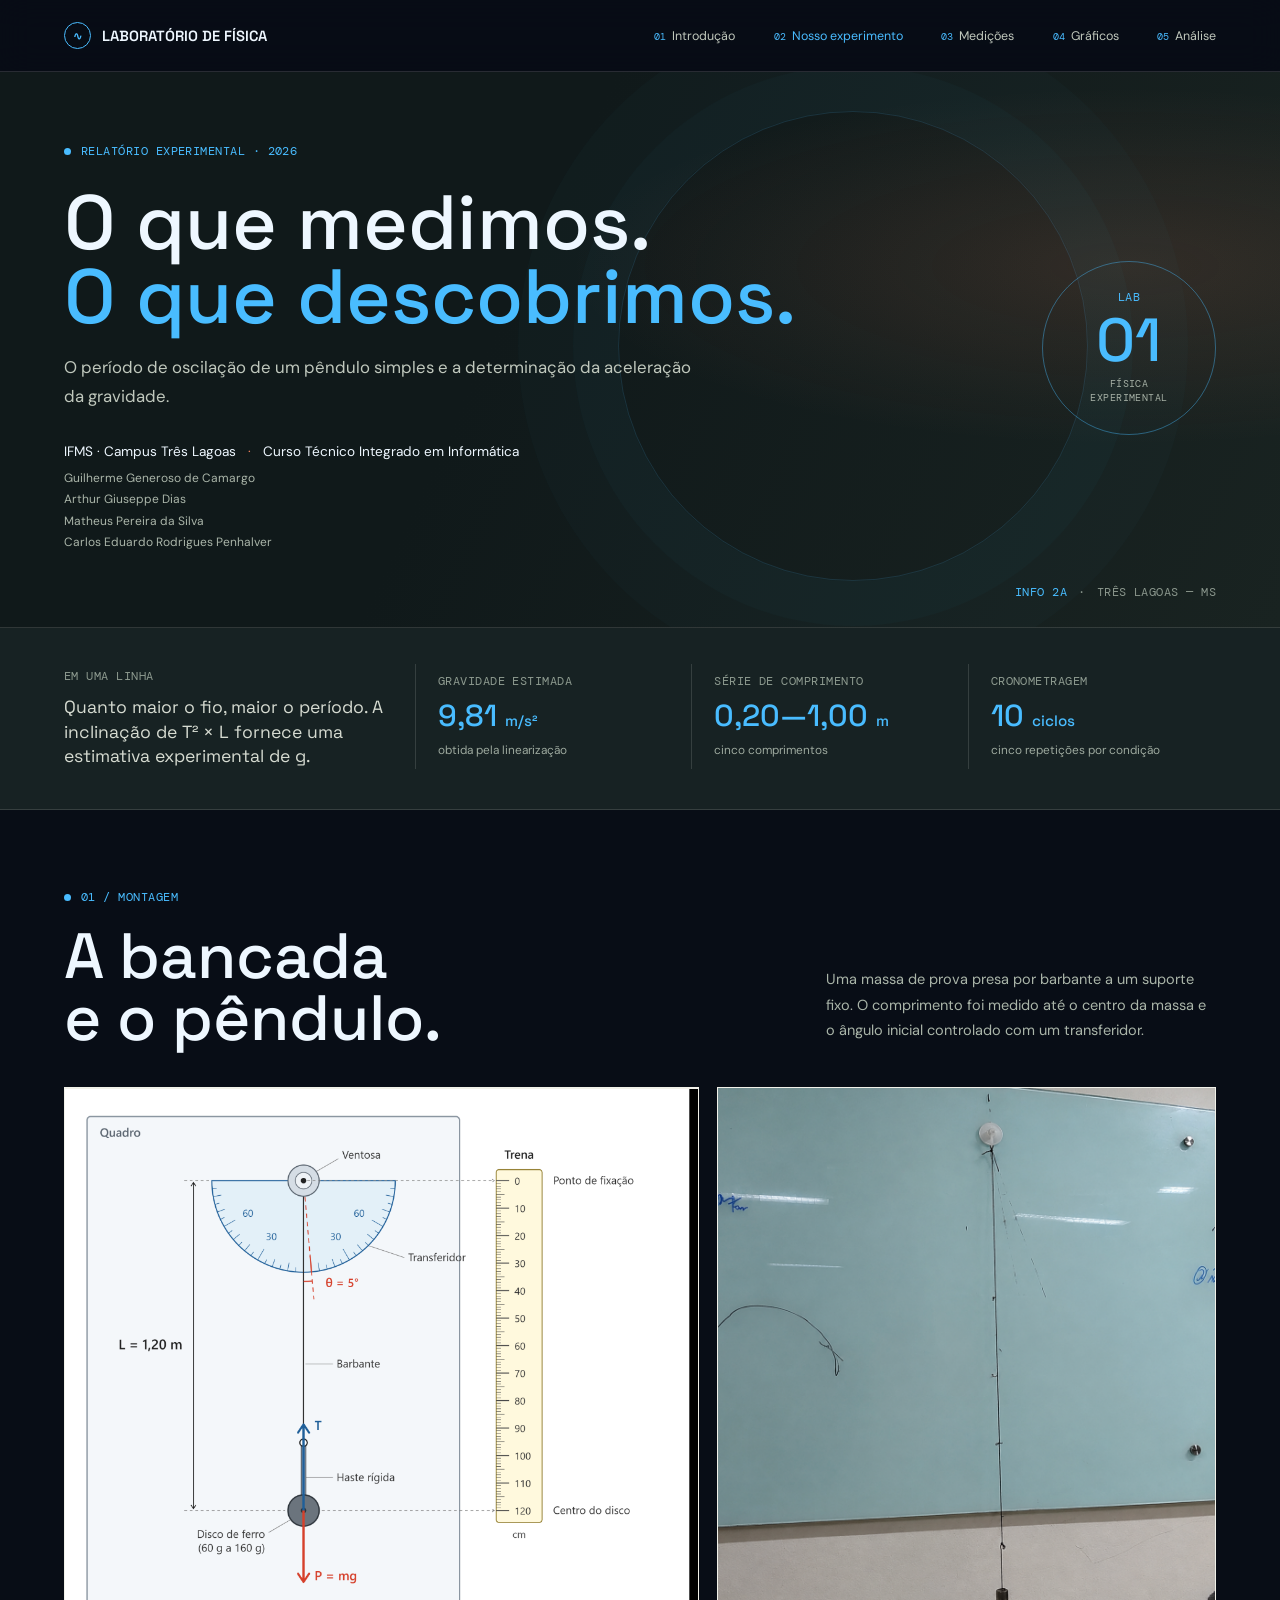
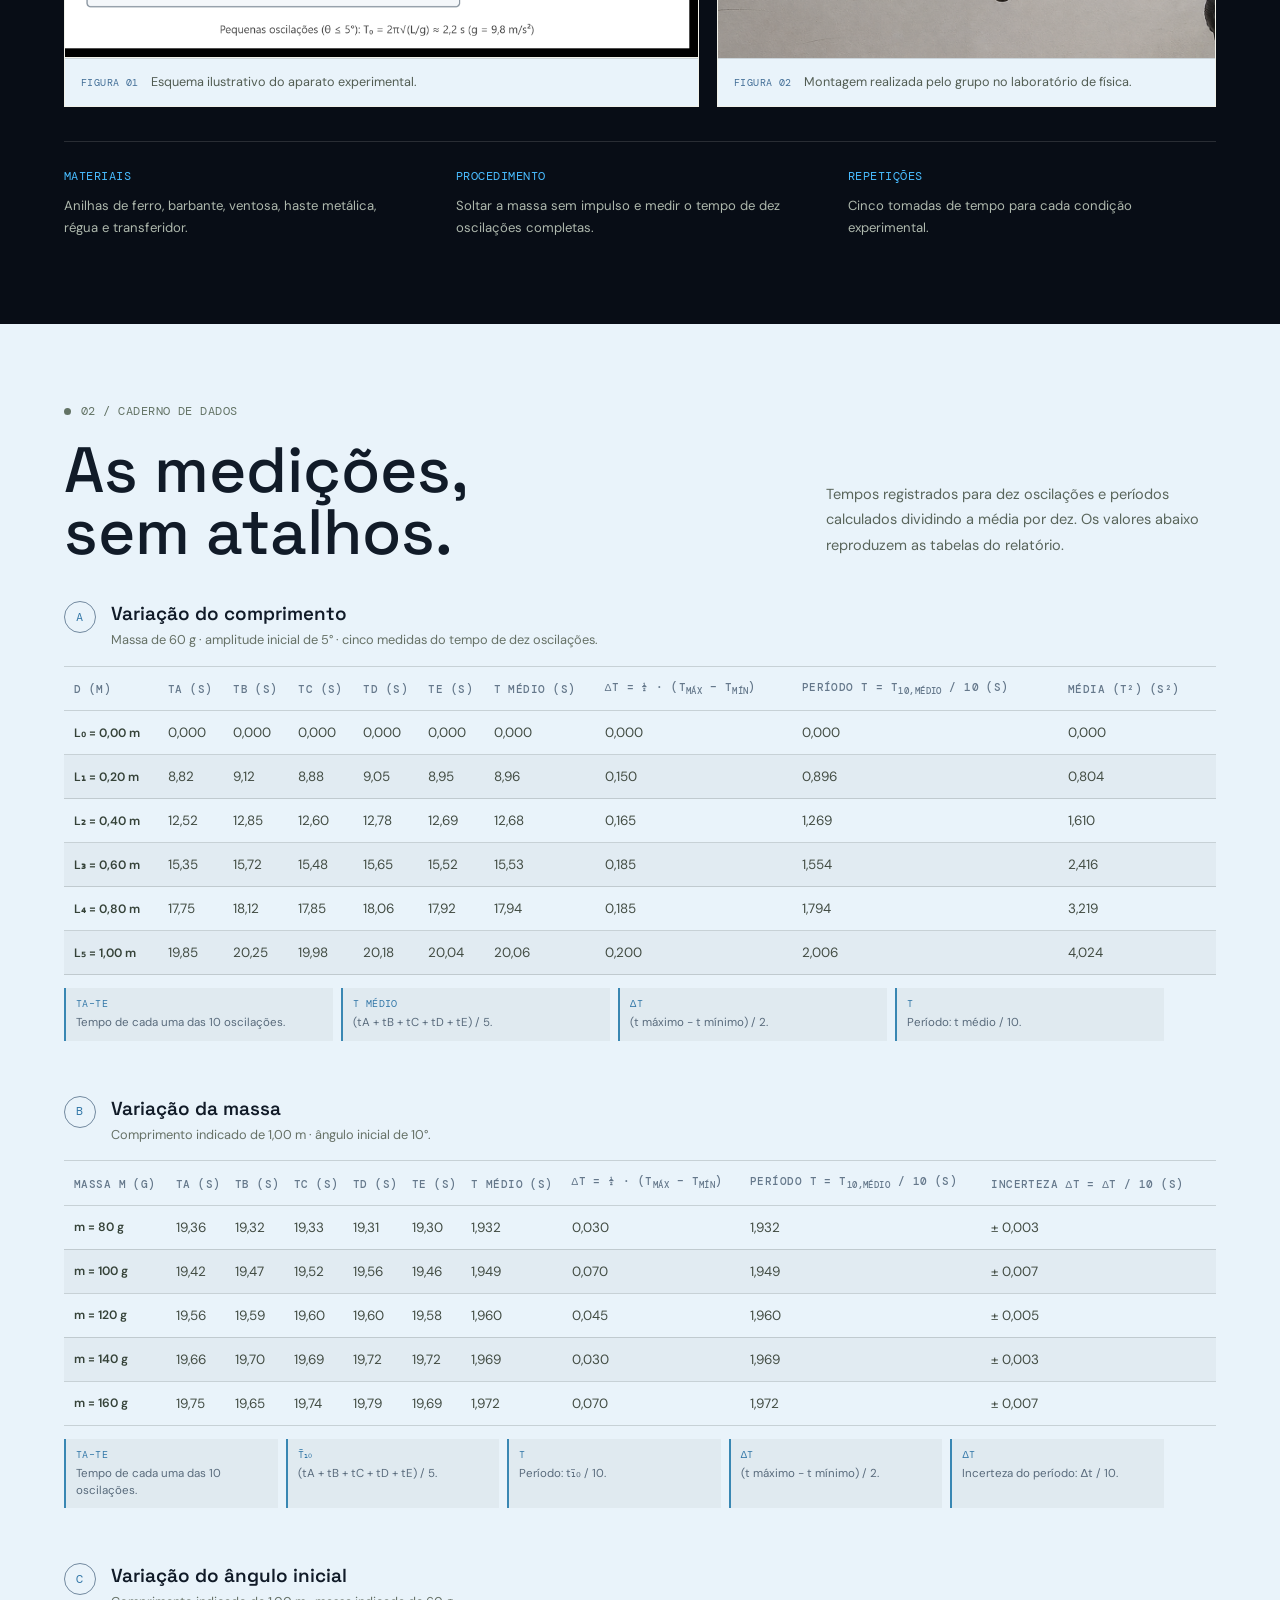
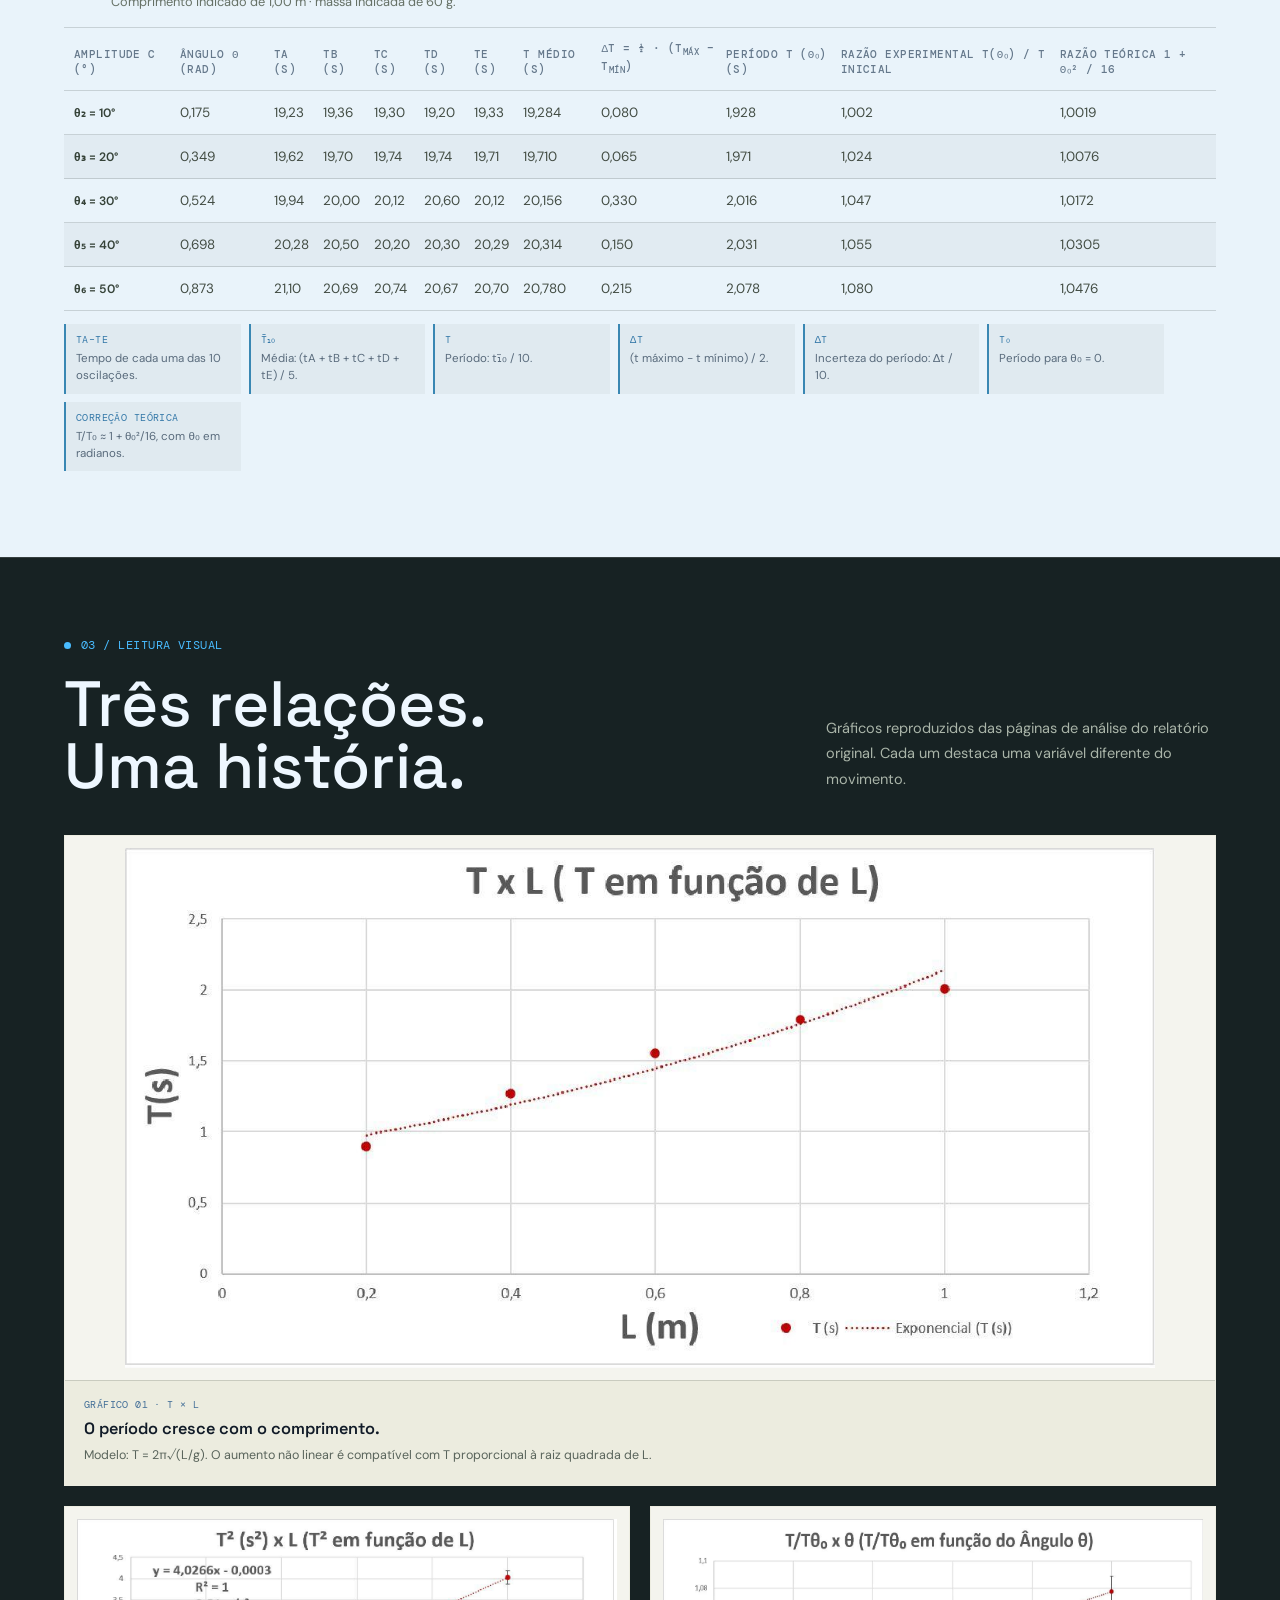
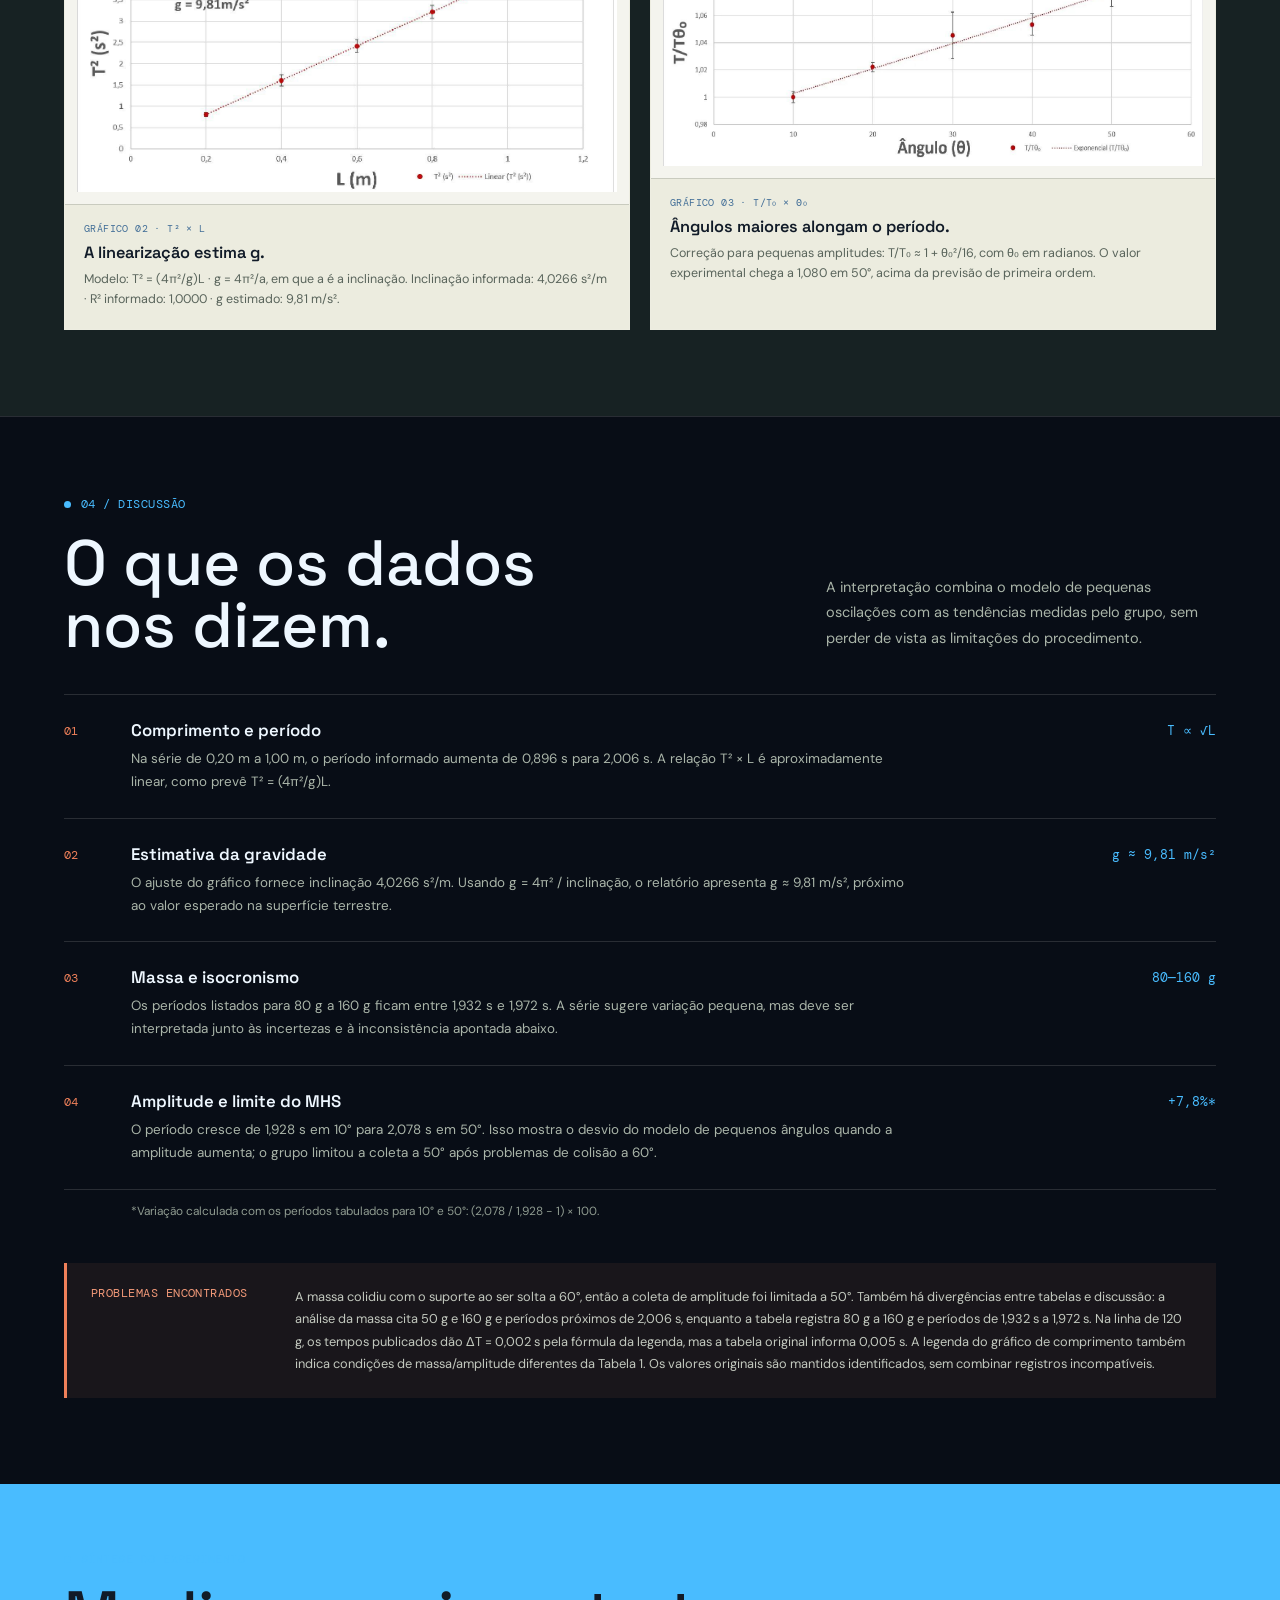
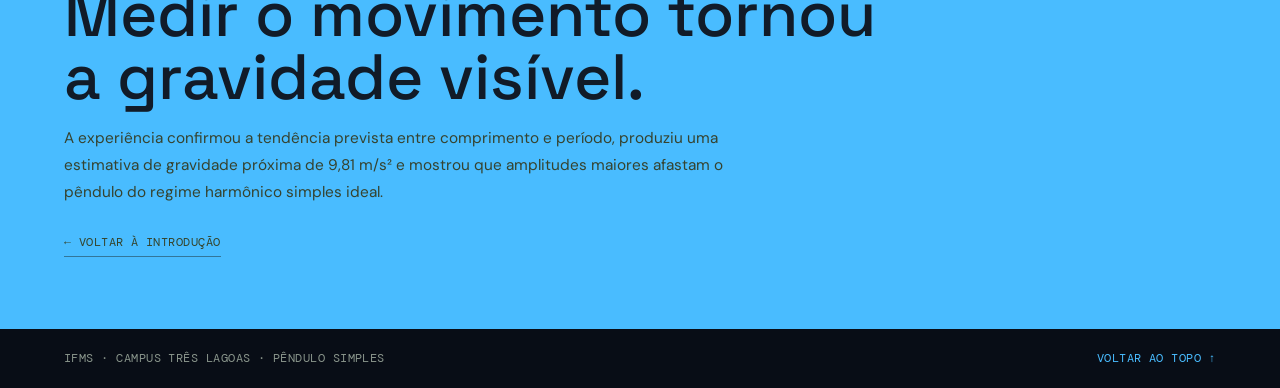
==== commit d3b5c49f: "servidor" ====
--- a/experimento.html
+++ b/experimento.html
@@ -3,13 +3,14 @@
 <head>
   <meta charset="utf-8">
   <meta name="viewport" content="width=device-width, initial-scale=1">
-  <meta name="theme-color" content="#10191a">
+  <meta name="theme-color" content="#080d16">
   <meta name="description" content="Aparato, medições, gráficos e análise do experimento de pêndulo simples realizado no IFMS Campus Três Lagoas.">
   <title>Nosso experimento | Pêndulo simples</title>
   <link rel="preconnect" href="https://fonts.googleapis.com">
   <link rel="preconnect" href="https://fonts.gstatic.com" crossorigin>
   <link href="https://fonts.googleapis.com/css2?family=DM+Mono:wght@400;500&family=DM+Sans:wght@400;500;600;700&family=Space+Grotesk:wght@400;500;600;700&display=swap" rel="stylesheet">
   <link rel="stylesheet" href="style.css">
+  <script src="motion.js" defer></script>
 </head>
 <body class="report-page">
   <header class="site-header">
@@ -30,7 +31,7 @@
         <h1 id="report-title">O que medimos.<br><span>O que descobrimos.</span></h1>
         <p>O período de oscilação de um pêndulo simples e a determinação da aceleração da gravidade.</p>
         <div class="report-authors">IFMS · Campus Três Lagoas <span>·</span> Curso Técnico Integrado em Informática</div>
-        <div class="author-list">Guilherme Generoso de Camargo · Arthur Giuseppe Dias · Matheus Pereira da Silva · Carlos Eduardo Rodrigues Penhalver</div>
+        <div class="author-list"><span>Guilherme Generoso de Camargo</span><span>Arthur Giuseppe Dias</span><span>Matheus Pereira da Silva</span><span>Carlos Eduardo Rodrigues Penhalver</span></div>
       </div>
       <div class="report-hero-stamp mono"><span>LAB</span><strong>01</strong><span>FÍSICA<br>EXPERIMENTAL</span></div>
       <div class="report-hero-index mono"><span>INFO 2A</span><span>·</span><span>TRÊS LAGOAS — MS</span></div>
@@ -70,49 +71,71 @@
         <div><div class="section-kicker eyebrow mono">02 / Caderno de dados</div><h2 id="data-title">As medições,<br>sem atalhos.</h2></div>
         <p>Tempos registrados para dez oscilações e períodos calculados dividindo a média por dez. Os valores abaixo reproduzem as tabelas do relatório.</p>
       </div>
-      <div class="dataset-heading"><span class="dataset-number mono">A</span><div><h3>Variação do comprimento</h3><p>Massa indicada de 60 g · ângulo inicial de 5° · cinco medidas de tempo por comprimento.</p></div></div>
+      <div class="dataset-heading"><span class="dataset-number mono">A</span><div><h3>Variação do comprimento</h3><p>Massa de 60 g · amplitude inicial de 5° · cinco medidas do tempo de dez oscilações.</p></div></div>
       <div class="table-scroll report-table-scroll">
         <table class="data-table report-table">
-          <thead><tr><th class="mono">L (m)</th><th class="mono">tA (s)</th><th class="mono">tB (s)</th><th class="mono">tC (s)</th><th class="mono">tD (s)</th><th class="mono">tE (s)</th><th class="mono">Média t₁₀ (s)</th><th class="mono">Δt (s)</th><th class="mono">T (s)</th><th class="mono">T² (s²)</th></tr></thead>
+          <thead><tr><th class="mono">d (m)</th><th class="mono">tA (s)</th><th class="mono">tB (s)</th><th class="mono">tC (s)</th><th class="mono">tD (s)</th><th class="mono">tE (s)</th><th class="mono">t médio (s)</th><th class="mono">Δt = ½ · (t<sub>máx</sub> − t<sub>mín</sub>)</th><th class="mono">Período T = t<sub>10,médio</sub> / 10 (s)</th><th class="mono">Média (t²) (s²)</th></tr></thead>
           <tbody>
-            <tr><th scope="row">0,20</th><td>8,82</td><td>9,12</td><td>8,88</td><td>9,05</td><td>8,95</td><td>8,96</td><td>0,150</td><td>0,896</td><td>0,804</td></tr>
-            <tr><th scope="row">0,40</th><td>12,52</td><td>12,85</td><td>12,60</td><td>12,78</td><td>12,69</td><td>12,68</td><td>0,165</td><td>1,269</td><td>1,610</td></tr>
-            <tr><th scope="row">0,60</th><td>15,35</td><td>15,72</td><td>15,48</td><td>15,65</td><td>15,52</td><td>15,53</td><td>0,185</td><td>1,554</td><td>2,416</td></tr>
-            <tr><th scope="row">0,80</th><td>17,75</td><td>18,12</td><td>17,85</td><td>18,06</td><td>17,92</td><td>17,94</td><td>0,185</td><td>1,794</td><td>3,219</td></tr>
-            <tr><th scope="row">1,00</th><td>19,85</td><td>20,25</td><td>19,98</td><td>20,18</td><td>20,04</td><td>20,06</td><td>0,200</td><td>2,006</td><td>4,024</td></tr>
+            <tr><th scope="row">L₀ = 0,00 m</th><td>0,000</td><td>0,000</td><td>0,000</td><td>0,000</td><td>0,000</td><td>0,000</td><td>0,000</td><td>0,000</td><td>0,000</td></tr>
+            <tr><th scope="row">L₁ = 0,20 m</th><td>8,82</td><td>9,12</td><td>8,88</td><td>9,05</td><td>8,95</td><td>8,96</td><td>0,150</td><td>0,896</td><td>0,804</td></tr>
+            <tr><th scope="row">L₂ = 0,40 m</th><td>12,52</td><td>12,85</td><td>12,60</td><td>12,78</td><td>12,69</td><td>12,68</td><td>0,165</td><td>1,269</td><td>1,610</td></tr>
+            <tr><th scope="row">L₃ = 0,60 m</th><td>15,35</td><td>15,72</td><td>15,48</td><td>15,65</td><td>15,52</td><td>15,53</td><td>0,185</td><td>1,554</td><td>2,416</td></tr>
+            <tr><th scope="row">L₄ = 0,80 m</th><td>17,75</td><td>18,12</td><td>17,85</td><td>18,06</td><td>17,92</td><td>17,94</td><td>0,185</td><td>1,794</td><td>3,219</td></tr>
+            <tr><th scope="row">L₅ = 1,00 m</th><td>19,85</td><td>20,25</td><td>19,98</td><td>20,18</td><td>20,04</td><td>20,06</td><td>0,200</td><td>2,006</td><td>4,024</td></tr>
           </tbody>
         </table>
       </div>
-      <p class="table-footnote mono">Δt = (t máximo − t mínimo) / 2 · T = média de t₁₀ / 10</p>
+      <dl class="table-legend" aria-label="Legenda da tabela de comprimento">
+        <div><dt class="mono">tA–tE</dt><dd>Tempo de cada uma das 10 oscilações.</dd></div>
+        <div><dt class="mono">t médio</dt><dd>(tA + tB + tC + tD + tE) / 5.</dd></div>
+        <div><dt class="mono">Δt</dt><dd>(t máximo − t mínimo) / 2.</dd></div>
+        <div><dt class="mono">T</dt><dd>Período: t médio / 10.</dd></div>
+      </dl>
 
       <div class="dataset-heading dataset-heading-spaced"><span class="dataset-number mono">B</span><div><h3>Variação da massa</h3><p>Comprimento indicado de 1,00 m · ângulo inicial de 10°.</p></div></div>
       <div class="table-scroll report-table-scroll">
         <table class="data-table report-table">
-          <thead><tr><th class="mono">Massa</th><th class="mono">tA (s)</th><th class="mono">tB (s)</th><th class="mono">tC (s)</th><th class="mono">tD (s)</th><th class="mono">tE (s)</th><th class="mono">T informado (s)</th><th class="mono">ΔT (s)</th></tr></thead>
+          <thead><tr><th class="mono">Massa m (g)</th><th class="mono">tA (s)</th><th class="mono">tB (s)</th><th class="mono">tC (s)</th><th class="mono">tD (s)</th><th class="mono">tE (s)</th><th class="mono">t médio (s)</th><th class="mono">Δt = ½ · (t<sub>máx</sub> − t<sub>mín</sub>)</th><th class="mono">Período T = t<sub>10,médio</sub> / 10 (s)</th><th class="mono">Incerteza ΔT = Δt / 10 (s)</th></tr></thead>
           <tbody>
-            <tr><th scope="row">80 g</th><td>19,36</td><td>19,32</td><td>19,33</td><td>19,31</td><td>19,30</td><td>1,932</td><td>± 0,003</td></tr>
-            <tr><th scope="row">100 g</th><td>19,42</td><td>19,47</td><td>19,52</td><td>19,56</td><td>19,46</td><td>1,949</td><td>± 0,007</td></tr>
-            <tr><th scope="row">120 g</th><td>19,56</td><td>19,59</td><td>19,60</td><td>19,60</td><td>19,58</td><td>1,960</td><td>± 0,005</td></tr>
-            <tr><th scope="row">140 g</th><td>19,66</td><td>19,70</td><td>19,69</td><td>19,72</td><td>19,72</td><td>1,969</td><td>± 0,003</td></tr>
-            <tr><th scope="row">160 g</th><td>19,75</td><td>19,65</td><td>19,74</td><td>19,79</td><td>19,69</td><td>1,972</td><td>± 0,007</td></tr>
+            <tr><th scope="row">m = 80 g</th><td>19,36</td><td>19,32</td><td>19,33</td><td>19,31</td><td>19,30</td><td>1,932</td><td>0,030</td><td>1,932</td><td>± 0,003</td></tr>
+            <tr><th scope="row">m = 100 g</th><td>19,42</td><td>19,47</td><td>19,52</td><td>19,56</td><td>19,46</td><td>1,949</td><td>0,070</td><td>1,949</td><td>± 0,007</td></tr>
+            <tr><th scope="row">m = 120 g</th><td>19,56</td><td>19,59</td><td>19,60</td><td>19,60</td><td>19,58</td><td>1,960</td><td>0,045</td><td>1,960</td><td>± 0,005</td></tr>
+            <tr><th scope="row">m = 140 g</th><td>19,66</td><td>19,70</td><td>19,69</td><td>19,72</td><td>19,72</td><td>1,969</td><td>0,030</td><td>1,969</td><td>± 0,003</td></tr>
+            <tr><th scope="row">m = 160 g</th><td>19,75</td><td>19,65</td><td>19,74</td><td>19,79</td><td>19,69</td><td>1,972</td><td>0,070</td><td>1,972</td><td>± 0,007</td></tr>
           </tbody>
         </table>
       </div>
 
+      <dl class="table-legend" aria-label="Legenda da tabela de massa">
+        <div><dt class="mono">tA–tE</dt><dd>Tempo de cada uma das 10 oscilações.</dd></div>
+        <div><dt class="mono">t̄₁₀</dt><dd>(tA + tB + tC + tD + tE) / 5.</dd></div>
+        <div><dt class="mono">T</dt><dd>Período: t̄₁₀ / 10.</dd></div>
+        <div><dt class="mono">Δt</dt><dd>(t máximo − t mínimo) / 2.</dd></div>
+        <div><dt class="mono">ΔT</dt><dd>Incerteza do período: Δt / 10.</dd></div>
+      </dl>
+
       <div class="dataset-heading dataset-heading-spaced"><span class="dataset-number mono">C</span><div><h3>Variação do ângulo inicial</h3><p>Comprimento indicado de 1,00 m · massa indicada de 60 g.</p></div></div>
       <div class="table-scroll report-table-scroll">
         <table class="data-table report-table">
-          <thead><tr><th class="mono">Ângulo</th><th class="mono">θ (rad)</th><th class="mono">tA (s)</th><th class="mono">tB (s)</th><th class="mono">tC (s)</th><th class="mono">tD (s)</th><th class="mono">tE (s)</th><th class="mono">T (s)</th><th class="mono">T/T₀ exp.</th><th class="mono">T/T₀ teórica</th></tr></thead>
+          <thead><tr><th class="mono">Amplitude C (°)</th><th class="mono">Ângulo θ (rad)</th><th class="mono">tA (s)</th><th class="mono">tB (s)</th><th class="mono">tC (s)</th><th class="mono">tD (s)</th><th class="mono">tE (s)</th><th class="mono">t médio (s)</th><th class="mono">Δt = ½ · (t<sub>máx</sub> − t<sub>mín</sub>)</th><th class="mono">Período T (θ₀) (s)</th><th class="mono">Razão experimental T(θ₀) / T inicial</th><th class="mono">Razão teórica 1 + θ₀² / 16</th></tr></thead>
           <tbody>
-            <tr><th scope="row">10°</th><td>0,175</td><td>19,23</td><td>19,36</td><td>19,30</td><td>19,20</td><td>19,33</td><td>1,928</td><td>1,002</td><td>1,0019</td></tr>
-            <tr><th scope="row">20°</th><td>0,349</td><td>19,62</td><td>19,70</td><td>19,74</td><td>19,74</td><td>19,71</td><td>1,971</td><td>1,024</td><td>1,0076</td></tr>
-            <tr><th scope="row">30°</th><td>0,524</td><td>19,94</td><td>20,00</td><td>20,12</td><td>20,60</td><td>20,12</td><td>2,016</td><td>1,047</td><td>1,0172</td></tr>
-            <tr><th scope="row">40°</th><td>0,698</td><td>20,28</td><td>20,50</td><td>20,20</td><td>20,30</td><td>20,29</td><td>2,031</td><td>1,055</td><td>1,0305</td></tr>
-            <tr><th scope="row">50°</th><td>0,873</td><td>21,10</td><td>20,69</td><td>20,74</td><td>20,67</td><td>20,70</td><td>2,078</td><td>1,080</td><td>1,0476</td></tr>
+            <tr><th scope="row">θ₂ = 10°</th><td>0,175</td><td>19,23</td><td>19,36</td><td>19,30</td><td>19,20</td><td>19,33</td><td>19,284</td><td>0,080</td><td>1,928</td><td>1,002</td><td>1,0019</td></tr>
+            <tr><th scope="row">θ₃ = 20°</th><td>0,349</td><td>19,62</td><td>19,70</td><td>19,74</td><td>19,74</td><td>19,71</td><td>19,710</td><td>0,065</td><td>1,971</td><td>1,024</td><td>1,0076</td></tr>
+            <tr><th scope="row">θ₄ = 30°</th><td>0,524</td><td>19,94</td><td>20,00</td><td>20,12</td><td>20,60</td><td>20,12</td><td>20,156</td><td>0,330</td><td>2,016</td><td>1,047</td><td>1,0172</td></tr>
+            <tr><th scope="row">θ₅ = 40°</th><td>0,698</td><td>20,28</td><td>20,50</td><td>20,20</td><td>20,30</td><td>20,29</td><td>20,314</td><td>0,150</td><td>2,031</td><td>1,055</td><td>1,0305</td></tr>
+            <tr><th scope="row">θ₆ = 50°</th><td>0,873</td><td>21,10</td><td>20,69</td><td>20,74</td><td>20,67</td><td>20,70</td><td>20,780</td><td>0,215</td><td>2,078</td><td>1,080</td><td>1,0476</td></tr>
           </tbody>
         </table>
       </div>
-      <p class="table-footnote mono">A tabela original apresenta T/T₀ e a correção teórica 1 + θ₀²/16.</p>
+      <dl class="table-legend" aria-label="Legenda da tabela de ângulo">
+        <div><dt class="mono">tA–tE</dt><dd>Tempo de cada uma das 10 oscilações.</dd></div>
+        <div><dt class="mono">t̄₁₀</dt><dd>Média: (tA + tB + tC + tD + tE) / 5.</dd></div>
+        <div><dt class="mono">T</dt><dd>Período: t̄₁₀ / 10.</dd></div>
+        <div><dt class="mono">Δt</dt><dd>(t máximo − t mínimo) / 2.</dd></div>
+        <div><dt class="mono">ΔT</dt><dd>Incerteza do período: Δt / 10.</dd></div>
+        <div><dt class="mono">T₀</dt><dd>Período para θ₀ = 0.</dd></div>
+        <div><dt class="mono">Correção teórica</dt><dd>T/T₀ ≈ 1 + θ₀²/16, com θ₀ em radianos.</dd></div>
+      </dl>
     </section>
 
     <section class="report-graphs" id="graficos" aria-labelledby="graphs-title">
@@ -123,15 +146,15 @@
       <div class="graph-grid">
         <figure class="graph-figure graph-wide">
           <div class="graph-image"><img src="assets/experiment/chart-period-length.jpeg" alt="Gráfico do período T em função do comprimento L, mostrando uma curva crescente" loading="lazy"></div>
-          <figcaption><span class="mono">GRÁFICO 01 · T × L</span><strong>O período cresce com o comprimento.</strong><span>O aumento tem comportamento não linear, compatível com T proporcional à raiz quadrada de L.</span></figcaption>
+          <figcaption><span class="mono">GRÁFICO 01 · T × L</span><strong>O período cresce com o comprimento.</strong><span>Modelo: T = 2π√(L/g). O aumento não linear é compatível com T proporcional à raiz quadrada de L.</span></figcaption>
         </figure>
         <figure class="graph-figure">
           <div class="graph-image"><img src="assets/experiment/chart-period-squared.jpeg" alt="Gráfico linear de T ao quadrado por comprimento, com ajuste y = 4,0266x - 0,0003" loading="lazy"></div>
-          <figcaption><span class="mono">GRÁFICO 02 · T² × L</span><strong>A linearização estima g.</strong><span>Inclinação informada: 4,0266 s²/m · R² informado: 1,0000 · g estimado: 9,81 m/s².</span></figcaption>
+          <figcaption><span class="mono">GRÁFICO 02 · T² × L</span><strong>A linearização estima g.</strong><span>Modelo: T² = (4π²/g)L · g = 4π²/a, em que a é a inclinação. Inclinação informada: 4,0266 s²/m · R² informado: 1,0000 · g estimado: 9,81 m/s².</span></figcaption>
         </figure>
         <figure class="graph-figure">
           <div class="graph-image"><img src="assets/experiment/chart-amplitude.jpeg" alt="Gráfico da razão entre período e período de referência em função do ângulo inicial, com tendência crescente" loading="lazy"></div>
-          <figcaption><span class="mono">GRÁFICO 03 · T/T₀ × θ₀</span><strong>Ângulos maiores alongam o período.</strong><span>O valor experimental chega a 1,080 em 50°, acima da correção teórica de primeira ordem indicada na tabela.</span></figcaption>
+          <figcaption><span class="mono">GRÁFICO 03 · T/T₀ × θ₀</span><strong>Ângulos maiores alongam o período.</strong><span>Correção para pequenas amplitudes: T/T₀ ≈ 1 + θ₀²/16, com θ₀ em radianos. O valor experimental chega a 1,080 em 50°, acima da previsão de primeira ordem.</span></figcaption>
         </figure>
       </div>
     </section>
@@ -148,7 +171,7 @@
         <article class="finding"><span class="finding-index mono">04</span><div><h3>Amplitude e limite do MHS</h3><p>O período cresce de 1,928 s em 10° para 2,078 s em 50°. Isso mostra o desvio do modelo de pequenos ângulos quando a amplitude aumenta; o grupo limitou a coleta a 50° após problemas de colisão a 60°.</p></div><strong class="finding-value">+7,8%*</strong></article>
       </div>
       <p class="finding-footnote">*Variação calculada com os períodos tabulados para 10° e 50°: (2,078 / 1,928 − 1) × 100.</p>
-      <aside class="data-note"><span class="mono">NOTA DE CONFERÊNCIA</span><p>O relatório contém divergências entre tabelas e discussão: a análise da massa cita 50 g e 160 g e períodos próximos de 2,006 s, enquanto a tabela registra 80 g a 160 g e períodos de 1,932 s a 1,972 s. Também há condições de massa/amplitude diferentes na legenda do gráfico de comprimento e na Tabela 1. Por isso, esta página mantém os valores de cada tabela identificados e não os mistura.</p></aside>
+      <aside class="data-note"><span class="mono">PROBLEMAS ENCONTRADOS</span><p>A massa colidiu com o suporte ao ser solta a 60°, então a coleta de amplitude foi limitada a 50°. Também há divergências entre tabelas e discussão: a análise da massa cita 50 g e 160 g e períodos próximos de 2,006 s, enquanto a tabela registra 80 g a 160 g e períodos de 1,932 s a 1,972 s. Na linha de 120 g, os tempos publicados dão ΔT = 0,002 s pela fórmula da legenda, mas a tabela original informa 0,005 s. A legenda do gráfico de comprimento também indica condições de massa/amplitude diferentes da Tabela 1. Os valores originais são mantidos identificados, sem combinar registros incompatíveis.</p></aside>
     </section>
 
     <section class="report-conclusion" aria-labelledby="report-conclusion-title">
--- a/style.css
+++ b/style.css
@@ -1,22 +1,22 @@
 :root {
   color-scheme: dark;
-  --night: #10191a;
-  --night-soft: #172223;
-  --night-raised: #1d2a29;
-  --paper: #ececdf;
-  --paper-deep: #e2e2d2;
-  --ink: #18201d;
-  --ink-soft: #5c665d;
-  --white: #f2f1e8;
-  --muted: #a6b0a5;
-  --lime: #c7ef69;
+  --night: #080d16;
+  --night-soft: #101a2a;
+  --night-raised: #19283b;
+  --paper: #e9f3fa;
+  --paper-deep: #d8e7f2;
+  --ink: #111b28;
+  --ink-soft: #536477;
+  --white: #eef7ff;
+  --muted: #a4b7c8;
+  --lime: #49bcff;
   --orange: #ef805a;
   --line-dark: rgba(242, 241, 232, .14);
   --line-light: rgba(24, 32, 29, .16);
   --mono: "DM Mono", monospace;
   --display: "Space Grotesk", sans-serif;
   --body: "DM Sans", sans-serif;
-  --page-gutter: clamp(22px, 6vw, 96px);
+  --page-gutter: clamp(20px, 5vw, 76px);
 }
 
 *, *::before, *::after { box-sizing: border-box; }
@@ -30,24 +30,25 @@
 .eyebrow { display: flex; align-items: center; gap: 10px; color: var(--lime); }
 .eyebrow::before { width: 7px; height: 7px; border-radius: 50%; background: currentColor; content: ""; }
 
-.site-header { position: sticky; z-index: 20; top: 0; display: flex; height: 72px; align-items: center; justify-content: space-between; padding: 0 var(--page-gutter); border-bottom: 1px solid var(--line-dark); background: rgba(16, 25, 26, .92); backdrop-filter: blur(16px); }
+.site-header { position: sticky; z-index: 20; top: 0; display: flex; height: 72px; align-items: center; justify-content: space-between; padding: 0 var(--page-gutter); border-bottom: 1px solid var(--line-dark); background: rgba(8, 13, 22, .92); backdrop-filter: blur(16px); }
 .brand { display: flex; align-items: center; gap: 11px; font-family: var(--display); font-size: .92rem; font-weight: 600; }
 .brand-mark { display: grid; width: 27px; height: 27px; place-items: center; border: 1px solid var(--lime); border-radius: 50%; color: var(--lime); font-family: var(--mono); font-size: .68rem; }
 .site-nav { display: flex; align-items: center; gap: clamp(16px, 3vw, 42px); color: #c1c9bd; font-size: .78rem; }
 .site-nav a { transition: color .2s ease; }
 .site-nav a:hover { color: var(--lime); }
 .nav-index { color: var(--lime); font-family: var(--mono); font-size: .63rem; margin-right: 6px; }
-.menu-toggle { display: none; border: 0; background: none; color: var(--white); font-size: 1.35rem; }
+.menu-toggle { display: none; width: 40px; height: 40px; border: 1px solid var(--line-dark); border-radius: 50%; background: transparent; color: var(--white); font-size: 1.15rem; }
 
 .hero { position: relative; display: grid; min-height: min(760px, calc(100svh - 72px)); grid-template-columns: minmax(0, .86fr) minmax(360px, 1.14fr); overflow: hidden; padding: 74px var(--page-gutter) 54px; border-bottom: 1px solid var(--line-dark); }
-.hero::before { position: absolute; top: 10%; left: 48%; width: 1px; height: 76%; background: linear-gradient(transparent, rgba(199, 239, 105, .2), transparent); content: ""; }
+.hero::before { position: absolute; top: 10%; left: 48%; width: 1px; height: 76%; background: linear-gradient(transparent, rgba(73, 188, 255, .2), transparent); content: ""; }
 .hero-copy { position: relative; z-index: 2; align-self: center; padding-bottom: 22px; animation: rise-in .8s both; }
-.hero h1 { max-width: 640px; margin: 26px 0 20px; font-family: var(--display); font-size: clamp(3.5rem, 8vw, 7.6rem); font-weight: 500; line-height: .91; letter-spacing: -.065em; }
+.hero h1 { max-width: 640px; margin: 26px 0 20px; font-family: var(--display); font-size: clamp(3.2rem, 7vw, 6.6rem); font-weight: 500; line-height: .91; letter-spacing: -.065em; }
 .hero h1 span { color: var(--lime); }
 .hero-lede { max-width: 400px; margin: 0; color: #b9c1b6; font-size: clamp(.96rem, 1.3vw, 1.08rem); line-height: 1.7; }
-.hero-link { display: inline-flex; align-items: center; gap: 14px; margin-top: 36px; color: var(--lime); font-family: var(--mono); font-size: .72rem; text-transform: uppercase; }
-.hero-link span:last-child { display: grid; width: 33px; height: 33px; place-items: center; border: 1px solid rgba(199, 239, 105, .45); border-radius: 50%; font-size: 1rem; transition: transform .2s ease; }
-.hero-link:hover span:last-child { transform: translateY(3px); }
+.hero-link { display: inline-flex; min-height: 54px; align-items: center; gap: 18px; margin-top: 36px; padding: 0 10px 0 19px; border: 1px solid var(--lime); border-radius: 999px; background: var(--lime); color: var(--ink); font-family: var(--mono); font-size: .72rem; font-weight: 500; text-transform: uppercase; transition: background .25s ease, color .25s ease, transform .25s ease, box-shadow .25s ease; }
+.hero-link span:last-child { display: grid; width: 34px; height: 34px; place-items: center; border: 1px solid rgba(24, 32, 29, .32); border-radius: 50%; font-size: 1rem; transition: transform .25s ease; }
+.hero-link:hover { transform: translateY(-2px); background: #a4e2ff; box-shadow: 0 8px 24px rgba(73, 188, 255, .2); }
+.hero-link:hover span:last-child { transform: translate(2px, -2px); }
 .hero-visual { position: relative; display: flex; min-height: 430px; align-items: center; justify-content: center; animation: fade-in 1.2s both .15s; }
 #hero-canvas { display: block; width: 100%; height: min(64vw, 540px); min-height: 370px; }
 .hero-coordinate { position: absolute; top: 17%; right: 3%; color: #829088; }
@@ -57,38 +58,38 @@
 .hero-index span:first-child { color: var(--lime); }
 
 .section-light { background: var(--paper); color: var(--ink); }
-.intro { display: grid; grid-template-columns: .78fr 1.22fr; gap: 11vw; padding: 112px var(--page-gutter) 120px; }
+.intro { display: grid; grid-template-columns: .78fr 1.22fr; gap: 9vw; padding: 90px var(--page-gutter) 96px; }
 .section-kicker { color: #637365; }
-.section-kicker .eyebrow { color: #547144; }
-.intro-title { max-width: 440px; margin: 28px 0 0; font-family: var(--display); font-size: clamp(2.7rem, 5.2vw, 5rem); font-weight: 500; line-height: .99; letter-spacing: -.055em; }
-.intro-title em { color: #688442; font-style: normal; }
+.section-kicker .eyebrow { color: #286b9d; }
+.intro-title { max-width: 440px; margin: 28px 0 0; font-family: var(--display); font-size: clamp(2.5rem, 4.6vw, 4.4rem); font-weight: 500; line-height: .99; letter-spacing: -.055em; }
+.intro-title em { color: #397ea9; font-style: normal; }
 .intro-content { padding-top: 48px; }
 .intro-content > p { max-width: 660px; margin: 0; color: #424e45; font-size: 1.05rem; line-height: 1.85; }
 .methodology { display: grid; grid-template-columns: 1fr 1fr; gap: 28px; margin-top: 46px; padding-top: 22px; border-top: 1px solid var(--line-light); }
 .methodology h3 { margin: 0 0 12px; font-family: var(--display); font-size: 1rem; font-weight: 600; }
 .methodology p { margin: 0; color: var(--ink-soft); font-size: .87rem; line-height: 1.7; }
-.formula { display: inline-block; margin-top: 14px; color: #547144; font-family: var(--mono); font-size: .85rem; }
+.formula { display: inline-block; margin-top: 14px; color: #286b9d; font-family: var(--mono); font-size: .85rem; }
 .note-line { display: flex; gap: 12px; align-items: flex-start; max-width: 600px; margin-top: 34px; color: #6d776d; font-size: .78rem; line-height: 1.6; }
-.note-line span { color: #66833e; font-family: var(--mono); }
-
-.sim-section { padding: 104px var(--page-gutter) 112px; }
+.note-line span { color: #3987b3; font-family: var(--mono); }
+
+.sim-section { padding: 82px var(--page-gutter) 90px; }
 .section-heading { display: flex; align-items: end; justify-content: space-between; gap: 28px; margin-bottom: 38px; }
-.section-heading h2 { max-width: 620px; margin: 18px 0 0; font-family: var(--display); font-size: clamp(2.5rem, 5vw, 4.9rem); font-weight: 500; line-height: .98; letter-spacing: -.055em; }
+.section-heading h2 { max-width: 620px; margin: 18px 0 0; font-family: var(--display); font-size: clamp(2.3rem, 4.4vw, 4.3rem); font-weight: 500; line-height: .98; letter-spacing: -.055em; }
 .section-heading p { max-width: 330px; margin: 0 0 4px; color: var(--muted); font-size: .9rem; line-height: 1.65; }
 .sim-layout { display: grid; grid-template-columns: minmax(0, 1.55fr) minmax(280px, .8fr); border-top: 1px solid var(--line-dark); border-bottom: 1px solid var(--line-dark); }
 .sim-main { min-width: 0; padding: 24px 26px 28px 0; border-right: 1px solid var(--line-dark); }
 .sim-toolbar { display: flex; align-items: center; justify-content: space-between; gap: 16px; }
 .live-indicator { display: flex; align-items: center; gap: 9px; color: #bbc4b8; }
-.live-dot { width: 7px; height: 7px; border-radius: 50%; background: var(--lime); box-shadow: 0 0 12px rgba(199, 239, 105, .7); }
+.live-dot { width: 7px; height: 7px; border-radius: 50%; background: var(--lime); box-shadow: 0 0 12px rgba(73, 188, 255, .7); }
 .sim-readout { display: flex; gap: 22px; color: #8b998e; }
 .sim-readout strong { margin-left: 7px; color: var(--white); font-weight: 400; }
-.sim-stage { position: relative; height: clamp(320px, 42vw, 510px); margin-top: 15px; overflow: hidden; background: radial-gradient(ellipse at 49% 44%, rgba(68, 90, 70, .23), transparent 56%), #131d1e; }
+.sim-stage { position: relative; height: clamp(300px, 38vw, 450px); margin-top: 15px; overflow: hidden; background: radial-gradient(ellipse at 49% 44%, rgba(68, 90, 70, .23), transparent 56%), #131d1e; }
 .sim-stage::before { position: absolute; inset: 0; background-image: linear-gradient(rgba(217, 230, 205, .035) 1px, transparent 1px), linear-gradient(90deg, rgba(217, 230, 205, .035) 1px, transparent 1px); background-size: 48px 48px; content: ""; mask-image: linear-gradient(transparent, #000 15%, #000 80%, transparent); }
 #sim-canvas { position: absolute; inset: 0; width: 100%; height: 100%; }
 .stage-label { position: absolute; z-index: 1; right: 17px; bottom: 15px; color: #829088; }
 .sim-actions { display: flex; align-items: center; gap: 10px; margin-top: 18px; }
-.action-button { display: inline-flex; min-height: 43px; align-items: center; justify-content: center; gap: 9px; padding: 0 17px; border: 1px solid transparent; background: var(--lime); color: var(--ink); cursor: pointer; font-size: .79rem; font-weight: 700; transition: background .18s, color .18s, border-color .18s; }
-.action-button:hover { background: #d9f59d; }
+.action-button { display: inline-flex; min-height: 43px; align-items: center; justify-content: center; gap: 9px; padding: 0 17px; border: 1px solid transparent; border-radius: 999px; background: var(--lime); color: var(--ink); cursor: pointer; font-size: .79rem; font-weight: 700; transition: background .18s, color .18s, border-color .18s; }
+.action-button:hover { background: #a4e2ff; }
 .action-button.secondary { border-color: var(--line-dark); background: transparent; color: var(--white); }
 .action-button.secondary:hover { border-color: var(--lime); color: var(--lime); }
 .action-button .icon { font-size: 1rem; }
@@ -113,7 +114,7 @@
 .metric .metric-highlight { color: var(--lime); }
 .mass-note { margin: 18px 0 0; color: #8f9c91; font-size: .76rem; line-height: 1.6; }
 
-.chart-section { display: grid; grid-template-columns: .75fr 1.25fr; gap: 7vw; align-items: center; padding: 92px var(--page-gutter) 103px; border-top: 1px solid var(--line-dark); }
+.chart-section { display: grid; grid-template-columns: .75fr 1.25fr; gap: 7vw; align-items: center; padding: 74px var(--page-gutter) 82px; border-top: 1px solid var(--line-dark); }
 .chart-copy h2 { margin: 20px 0 16px; font-family: var(--display); font-size: clamp(2rem, 3.7vw, 3.4rem); font-weight: 500; line-height: 1; letter-spacing: -.05em; }
 .chart-copy p { max-width: 360px; margin: 0; color: #a6b1a5; font-size: .9rem; line-height: 1.7; }
 .chart-legend { display: flex; flex-wrap: wrap; gap: 19px; margin-top: 22px; color: #b7c0b5; }
@@ -124,22 +125,22 @@
 #chart-canvas { display: block; width: 100%; height: 280px; }
 .chart-foot { display: flex; justify-content: space-between; gap: 12px; padding: 11px 5px 1px; color: #849087; }
 
-.data-section { padding: 106px var(--page-gutter) 112px; }
+.data-section { padding: 82px var(--page-gutter) 88px; }
 .data-top { display: grid; grid-template-columns: 1fr .72fr; gap: 8vw; align-items: end; margin-bottom: 40px; }
-.data-top h2 { margin: 18px 0 0; font-family: var(--display); font-size: clamp(2.7rem, 5vw, 4.6rem); font-weight: 500; line-height: .96; letter-spacing: -.055em; }
+.data-top h2 { margin: 18px 0 0; font-family: var(--display); font-size: clamp(2.5rem, 4.5vw, 4.2rem); font-weight: 500; line-height: .96; letter-spacing: -.055em; }
 .data-top p { max-width: 400px; margin: 0 0 5px; color: #5d685e; font-size: .91rem; line-height: 1.7; }
 .table-scroll { overflow-x: auto; border-top: 1px solid var(--line-light); }
 .data-table { width: 100%; border-collapse: collapse; text-align: left; white-space: nowrap; }
-.data-table th { padding: 16px 15px 14px 0; color: #6c796e; font-weight: 400; }
-.data-table td { padding: 19px 15px 19px 0; border-top: 1px solid var(--line-light); color: #3f4a42; }
+.data-table th { padding: 12px 9px 12px 0; color: #6c796e; font-weight: 400; }
+.data-table td { padding: 15px 9px 15px 0; border-top: 1px solid var(--line-light); color: #3f4a42; }
 .data-table tbody tr:last-child td { border-bottom: 1px solid var(--line-light); }
 .data-table .placeholder-row td { color: #829083; font-style: italic; white-space: normal; }
-.table-footnote { margin: 16px 0 0; color: #7d877d; }
-
-.results-section { display: grid; grid-template-columns: .72fr 1.28fr; gap: 8vw; padding: 105px var(--page-gutter) 118px; border-top: 1px solid var(--line-dark); }
-.results-copy h2 { margin: 19px 0 17px; font-family: var(--display); font-size: clamp(2.6rem, 4.7vw, 4.3rem); font-weight: 500; line-height: .96; letter-spacing: -.055em; }
+.table-footnote { margin: 16px 0 0; color: #75879b; }
+
+.results-section { display: grid; grid-template-columns: .72fr 1.28fr; gap: 8vw; padding: 82px var(--page-gutter) 90px; border-top: 1px solid var(--line-dark); }
+.results-copy h2 { margin: 19px 0 17px; font-family: var(--display); font-size: clamp(2.4rem, 4.2vw, 4rem); font-weight: 500; line-height: .96; letter-spacing: -.055em; }
 .results-copy p { max-width: 340px; margin: 0; color: #a8b2a8; font-size: .9rem; line-height: 1.7; }
-.results-placeholder { min-height: 290px; align-self: center; padding: 25px; border: 1px dashed rgba(199, 239, 105, .4); background: linear-gradient(135deg, rgba(199, 239, 105, .045), transparent 64%); }
+.results-placeholder { min-height: 290px; align-self: center; padding: 25px; border: 1px dashed rgba(73, 188, 255, .4); background: linear-gradient(135deg, rgba(73, 188, 255, .045), transparent 64%); }
 .placeholder-axes { position: relative; height: 150px; margin: 8px 4px 18px 27px; border-bottom: 1px solid #58655a; border-left: 1px solid #58655a; }
 .placeholder-axes::before, .placeholder-axes::after { position: absolute; top: 34%; right: 0; left: 0; border-top: 1px dashed rgba(166, 176, 165, .18); content: ""; }
 .placeholder-axes::after { top: 67%; }
@@ -147,26 +148,26 @@
 .placeholder-message { color: #b2bdb1; line-height: 1.6; }
 .placeholder-message strong { display: block; margin-bottom: 6px; color: var(--lime); font-family: var(--display); font-weight: 500; }
 
-.closing { display: grid; grid-template-columns: 1fr .7fr; gap: 8vw; padding: 83px var(--page-gutter) 88px; background: var(--lime); color: var(--ink); }
-.closing h2 { max-width: 600px; margin: 16px 0 19px; font-family: var(--display); font-size: clamp(2.5rem, 4.5vw, 4.4rem); font-weight: 500; line-height: .98; letter-spacing: -.055em; }
+.closing { display: grid; grid-template-columns: 1fr .7fr; gap: 8vw; padding: 68px var(--page-gutter) 72px; background: var(--lime); color: var(--ink); }
+.closing h2 { max-width: 600px; margin: 16px 0 19px; font-family: var(--display); font-size: clamp(2.3rem, 4vw, 3.9rem); font-weight: 500; line-height: .98; letter-spacing: -.055em; }
 .closing p { max-width: 560px; margin: 0; color: #36432f; line-height: 1.75; }
 .thanks { align-self: end; padding-bottom: 4px; border-top: 1px solid rgba(24, 32, 29, .25); }
 .thanks p { margin-top: 15px; font-family: var(--display); font-size: 1.45rem; line-height: 1.3; }
-.thanks .mono { color: #526344; }
+.thanks .mono { color: #435d78; }
 .site-footer { display: flex; align-items: center; justify-content: space-between; gap: 18px; padding: 22px var(--page-gutter); color: #89958b; }
 .site-footer a { color: var(--lime); }
 
 .report-page .site-nav a[aria-current="page"] { color: var(--lime); }
-.report-hero { position: relative; display: flex; min-height: 590px; align-items: center; justify-content: space-between; gap: 36px; overflow: hidden; padding: 92px var(--page-gutter) 95px; border-bottom: 1px solid var(--line-dark); background: radial-gradient(ellipse at 88% 35%, rgba(239, 128, 90, .13), transparent 35%), linear-gradient(115deg, #10191a 40%, #192321); }
-.report-hero::after { position: absolute; top: 7%; right: 15%; width: min(38vw, 470px); aspect-ratio: 1; border: 1px solid rgba(199, 239, 105, .15); border-radius: 50%; box-shadow: 0 0 0 45px rgba(199, 239, 105, .025), 0 0 0 100px rgba(199, 239, 105, .018); content: ""; }
+.report-hero { position: relative; display: flex; min-height: 500px; align-items: center; justify-content: space-between; gap: 36px; overflow: hidden; padding: 72px var(--page-gutter) 75px; border-bottom: 1px solid var(--line-dark); background: radial-gradient(ellipse at 88% 35%, rgba(239, 128, 90, .13), transparent 35%), linear-gradient(115deg, #10191a 40%, #192321); }
+.report-hero::after { position: absolute; top: 7%; right: 15%; width: min(38vw, 470px); aspect-ratio: 1; border: 1px solid rgba(73, 188, 255, .15); border-radius: 50%; box-shadow: 0 0 0 45px rgba(73, 188, 255, .025), 0 0 0 100px rgba(73, 188, 255, .018); content: ""; }
 .report-hero-copy { position: relative; z-index: 1; max-width: 850px; animation: rise-in .75s both; }
-.report-hero h1 { margin: 27px 0 20px; font-family: var(--display); font-size: clamp(3.1rem, 7vw, 6.8rem); font-weight: 500; line-height: .96; }
+.report-hero h1 { margin: 27px 0 20px; font-family: var(--display); font-size: clamp(2.9rem, 6vw, 5.8rem); font-weight: 500; line-height: .96; }
 .report-hero h1 span { color: var(--lime); }
 .report-hero-copy > p { max-width: 650px; margin: 0; color: #c0c8bd; font-size: 1.05rem; line-height: 1.7; }
 .report-authors { margin-top: 32px; color: var(--white); font-size: .85rem; }
 .report-authors span { padding: 0 8px; color: var(--orange); }
-.author-list { max-width: 720px; margin-top: 9px; color: #87948a; font-size: .75rem; line-height: 1.7; }
-.report-hero-stamp { position: relative; z-index: 1; display: grid; width: 174px; min-width: 140px; aspect-ratio: 1; align-content: center; justify-items: center; gap: 7px; border: 1px solid rgba(199, 239, 105, .42); border-radius: 50%; color: var(--lime); text-align: center; }
+.author-list { display: grid; justify-items: start; gap: 3px; max-width: 720px; margin-top: 9px; color: #aab5a9; font-size: .75rem; line-height: 1.55; }
+.report-hero-stamp { position: relative; z-index: 1; display: grid; width: 174px; min-width: 140px; aspect-ratio: 1; align-content: center; justify-items: center; gap: 7px; border: 1px solid rgba(73, 188, 255, .42); border-radius: 50%; color: var(--lime); text-align: center; }
 .report-hero-stamp strong { font-family: var(--display); font-size: 3.8rem; font-weight: 500; line-height: .95; }
 .report-hero-stamp span:last-child { color: #a6b0a5; font-size: .6rem; line-height: 1.5; }
 .report-hero-index { position: absolute; right: var(--page-gutter); bottom: 27px; display: flex; gap: 11px; color: #8a968c; }
@@ -178,7 +179,7 @@
 .summary-stat strong { color: var(--lime); font-family: var(--display); font-size: 1.9rem; font-weight: 500; white-space: nowrap; }
 .summary-stat strong small { font-size: .95rem; }
 .summary-stat > span:last-child { color: #9da99e; font-size: .74rem; }
-.apparatus-section, .report-graphs, .report-analysis { padding: 100px var(--page-gutter) 108px; }
+.apparatus-section, .report-graphs, .report-analysis { padding: 80px var(--page-gutter) 86px; }
 .report-section-heading { display: flex; align-items: end; justify-content: space-between; gap: 40px; margin-bottom: 38px; }
 .report-section-heading h2 { margin: 20px 0 0; font-family: var(--display); font-size: clamp(2.8rem, 5vw, 4.8rem); font-weight: 500; line-height: .97; }
 .report-section-heading > p { max-width: 390px; margin: 0 0 5px; color: #aab5a9; font-size: .91rem; line-height: 1.75; }
@@ -187,28 +188,33 @@
 .apparatus-figure img { display: block; width: 100%; height: 100%; max-height: 570px; object-fit: contain; }
 .apparatus-photo img { object-fit: cover; object-position: center 48%; }
 .apparatus-figure figcaption { display: flex; align-items: baseline; gap: 12px; padding: 14px 16px; border-top: 1px solid rgba(24, 32, 29, .14); background: var(--paper); color: #515c52; font-size: .79rem; line-height: 1.5; }
-.apparatus-figure figcaption .mono { flex: 0 0 auto; color: #638244; font-size: .63rem; }
+.apparatus-figure figcaption .mono { flex: 0 0 auto; color: #426e97; font-size: .63rem; }
 .method-strip { display: grid; grid-template-columns: repeat(3, 1fr); gap: 24px; margin-top: 34px; padding-top: 22px; border-top: 1px solid var(--line-dark); }
 .method-strip .mono { color: var(--lime); }
 .method-strip p { max-width: 340px; margin: 10px 0 0; color: #aeb8ad; font-size: .82rem; line-height: 1.65; }
-.report-data { padding: 100px var(--page-gutter) 108px; }
+.report-data { padding: 80px var(--page-gutter) 86px; }
 .report-data .report-section-heading > p { color: #59655b; }
-.report-data .section-kicker .eyebrow { color: #547144; }
+.report-data .section-kicker .eyebrow { color: #286b9d; }
 .dataset-heading { display: flex; align-items: flex-start; gap: 15px; margin: 33px 0 16px; }
 .dataset-heading-spaced { margin-top: 55px; }
-.dataset-number { display: grid; width: 32px; height: 32px; flex: 0 0 auto; place-items: center; border: 1px solid #869778; border-radius: 50%; color: #587242; }
+.dataset-number { display: grid; width: 32px; height: 32px; flex: 0 0 auto; place-items: center; border: 1px solid #72899f; border-radius: 50%; color: #3478a8; }
 .dataset-heading h3 { margin: 0; font-family: var(--display); font-size: 1.18rem; font-weight: 600; }
 .dataset-heading p { margin: 4px 0 0; color: #667166; font-size: .8rem; line-height: 1.5; }
 .report-table-scroll { border-top-color: var(--line-light); }
 .report-table { min-width: 850px; }
-.report-table th, .report-table td { padding: 13px 12px 13px 0; }
+.report-table th, .report-table td { padding: 13px 8px 13px 0; }
 .report-table th:first-child, .report-table td:first-child { padding-left: 10px; }
-.report-table thead th { color: #647264; font-weight: 500; }
+.report-table thead th { color: #65788b; font-weight: 500; }
+.report-table thead th { white-space: normal; vertical-align: bottom; font-size: .68rem; line-height: 1.4; }
+.report-table tbody td, .report-table tbody th { font-size: .76rem; }
 .report-table tbody tr:nth-child(even) { background: rgba(24, 32, 29, .035); }
 .report-table tbody th { border-top: 1px solid var(--line-light); color: #354238; font-weight: 600; text-align: left; }
 .report-table tbody td { border-top: 1px solid var(--line-light); color: #424c43; font-size: .84rem; }
 .report-table tbody tr:last-child th, .report-table tbody tr:last-child td { border-bottom: 1px solid var(--line-light); }
-.report-data .table-footnote { color: #69766b; font-size: .66rem; line-height: 1.6; }
+.table-legend { display: grid; grid-template-columns: repeat(auto-fit, minmax(170px, 1fr)); gap: 8px; max-width: 1100px; margin: 13px 0 0; }
+.table-legend > div { min-width: 0; padding: 9px 10px; border-left: 2px solid #3987b3; background: rgba(24, 32, 29, .045); }
+.table-legend dt { color: #3478a8; font-size: .65rem; }
+.table-legend dd { margin: 4px 0 0; color: #596b7c; font-family: var(--body); font-size: .72rem; line-height: 1.5; }
 .report-graphs { border-top: 1px solid var(--line-dark); background: #172223; }
 .graph-grid { display: grid; grid-template-columns: repeat(2, minmax(0, 1fr)); gap: 20px; }
 .graph-figure { min-width: 0; margin: 0; overflow: hidden; border: 1px solid var(--line-dark); background: #ececdf; color: var(--ink); }
@@ -216,7 +222,7 @@
 .graph-image { display: grid; min-height: 230px; place-items: center; padding: 12px; background: #f4f4ee; }
 .graph-image img { display: block; width: 100%; height: auto; max-height: 520px; object-fit: contain; }
 .graph-figure figcaption { display: grid; gap: 7px; padding: 17px 19px 19px; border-top: 1px solid var(--line-light); }
-.graph-figure figcaption .mono { color: #628044; font-size: .63rem; }
+.graph-figure figcaption .mono { color: #426e97; font-size: .63rem; }
 .graph-figure figcaption strong { font-family: var(--display); font-size: 1.02rem; font-weight: 600; }
 .graph-figure figcaption > span:last-child { color: #59645b; font-size: .78rem; line-height: 1.6; }
 .report-analysis { border-top: 1px solid var(--line-dark); }
@@ -230,11 +236,14 @@
 .data-note { display: grid; grid-template-columns: 180px 1fr; gap: 24px; margin-top: 42px; padding: 23px 24px; border-left: 3px solid var(--orange); background: rgba(239, 128, 90, .075); }
 .data-note .mono { color: #f09878; }
 .data-note p { margin: 0; color: #c3c9bf; font-size: .8rem; line-height: 1.75; }
-.report-conclusion { padding: 83px var(--page-gutter) 88px; background: var(--lime); color: var(--ink); }
+.report-conclusion { padding: 68px var(--page-gutter) 72px; background: var(--lime); color: var(--ink); }
 .report-conclusion h2 { max-width: 850px; margin: 16px 0; font-family: var(--display); font-size: clamp(2.4rem, 5vw, 4.5rem); font-weight: 500; line-height: .98; }
 .report-conclusion > p { max-width: 720px; margin: 0; color: #36432f; font-size: .96rem; line-height: 1.75; }
 .return-link { display: inline-block; margin-top: 30px; padding-bottom: 6px; border-bottom: 1px solid rgba(24, 32, 29, .45); color: #35442c; }
-.report-link { display: inline-block; margin-top: 16px; color: #66833e; }
+.report-link { display: inline-block; margin-top: 16px; color: #3987b3; }
+
+.motion-ready main > section:not(:first-child) { opacity: 0; transform: translateY(14px); transition: opacity .65s ease, transform .65s cubic-bezier(.2, .7, .2, 1); }
+.motion-ready main > section.is-visible { opacity: 1; transform: translateY(0); }
 
 @keyframes rise-in { from { opacity: 0; transform: translateY(18px); } to { opacity: 1; transform: translateY(0); } }
 @keyframes fade-in { from { opacity: 0; } to { opacity: 1; } }
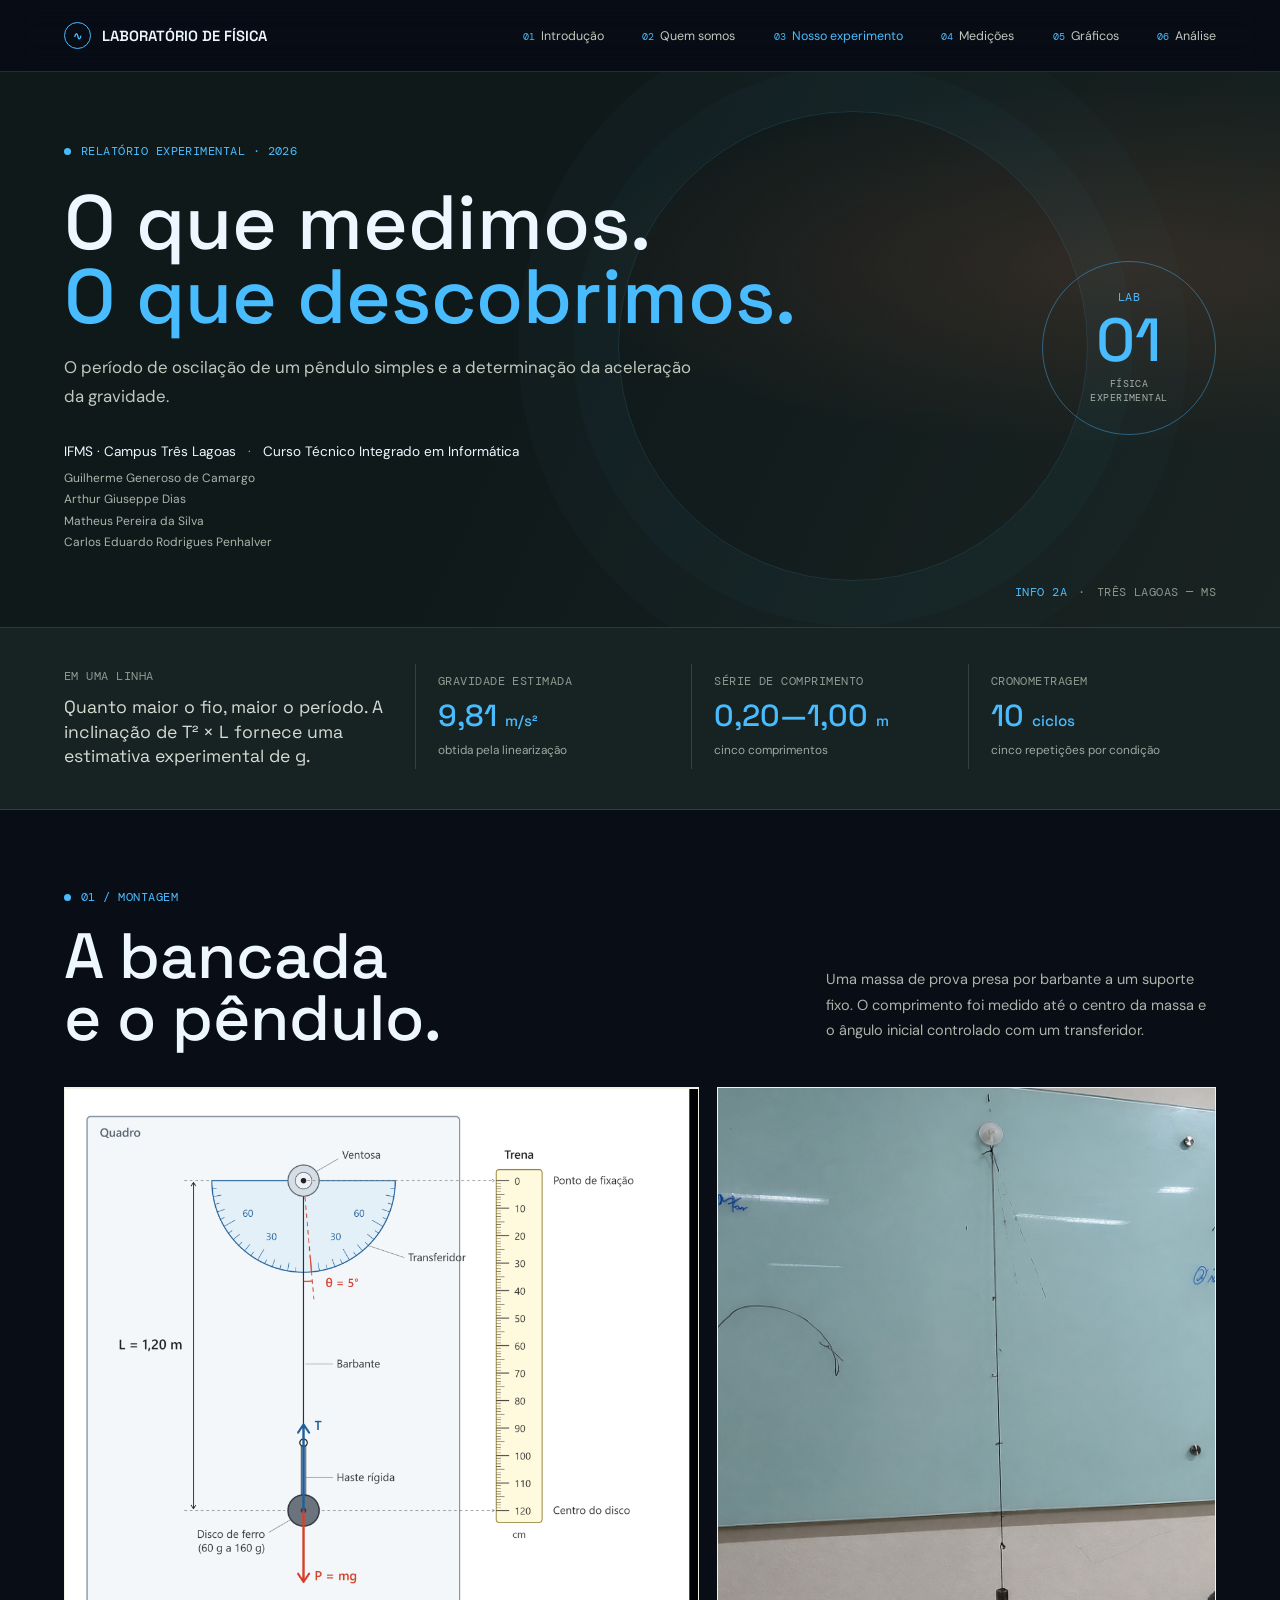
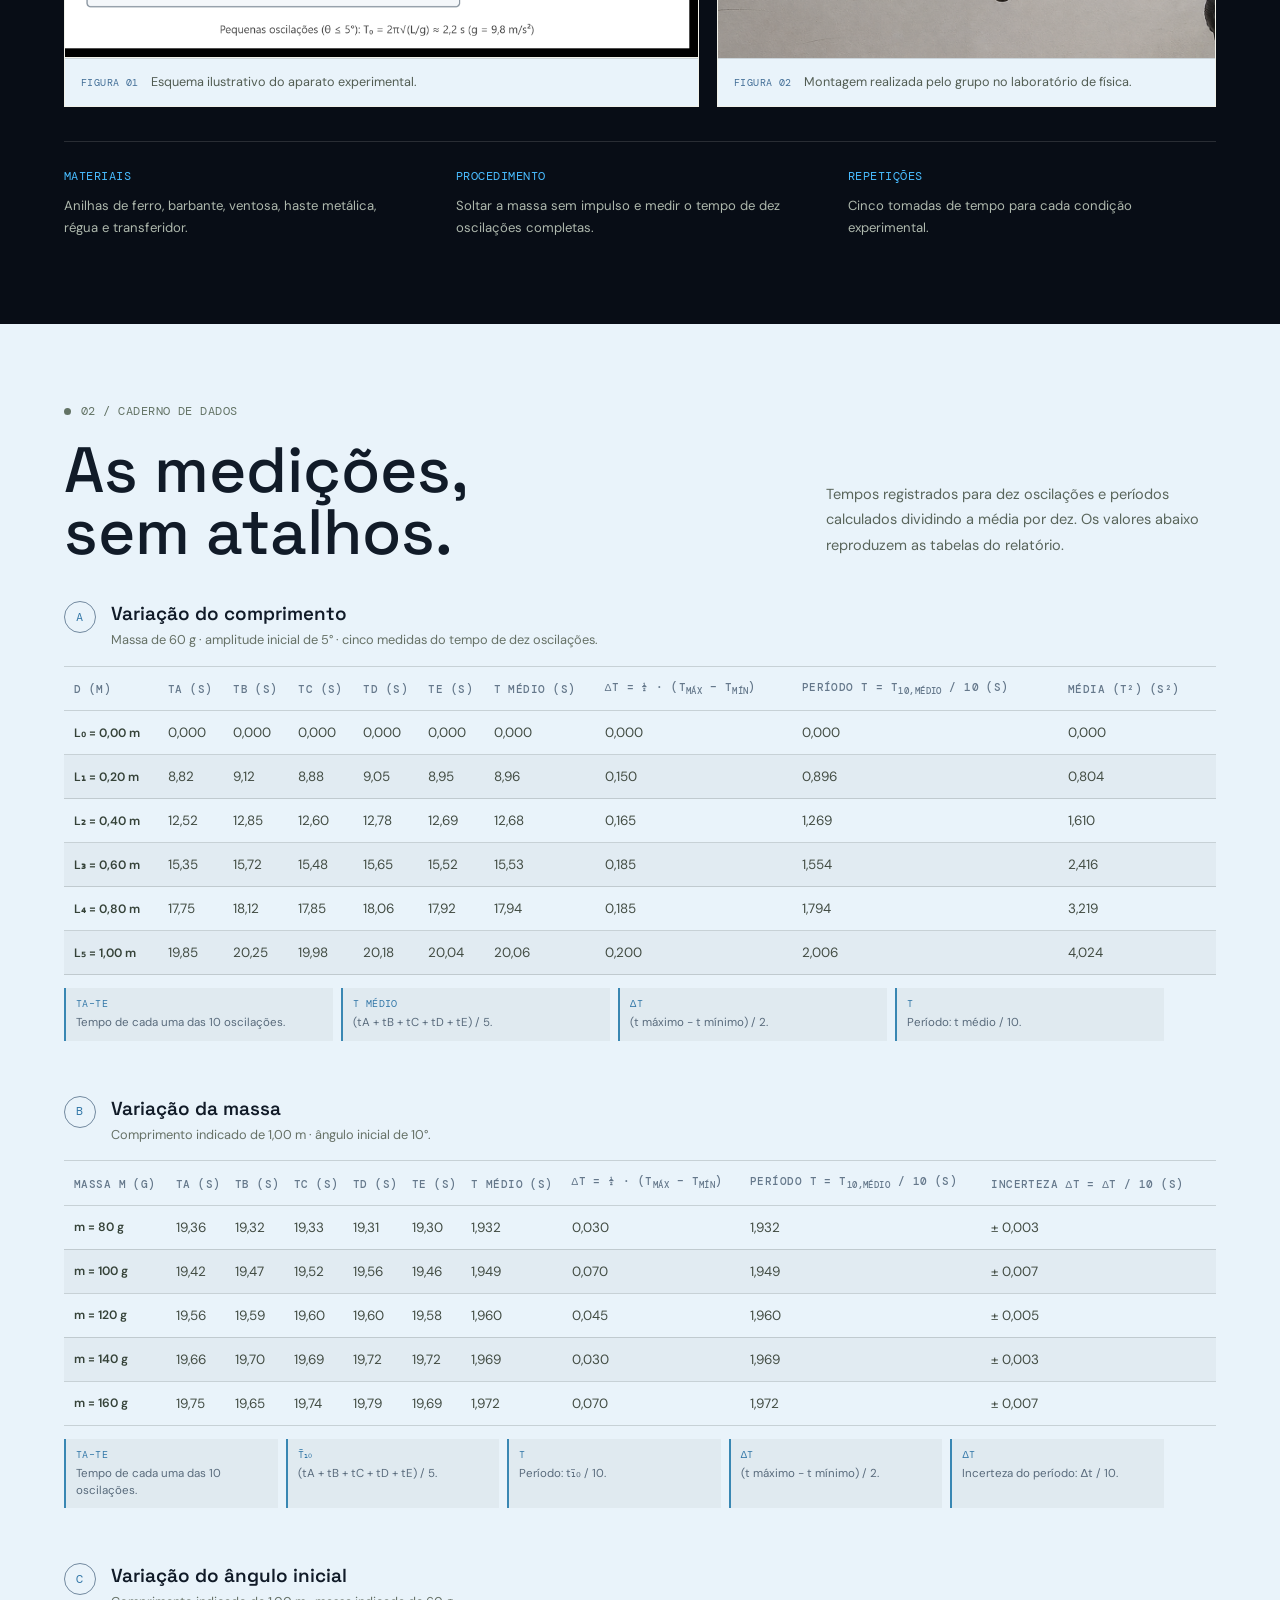
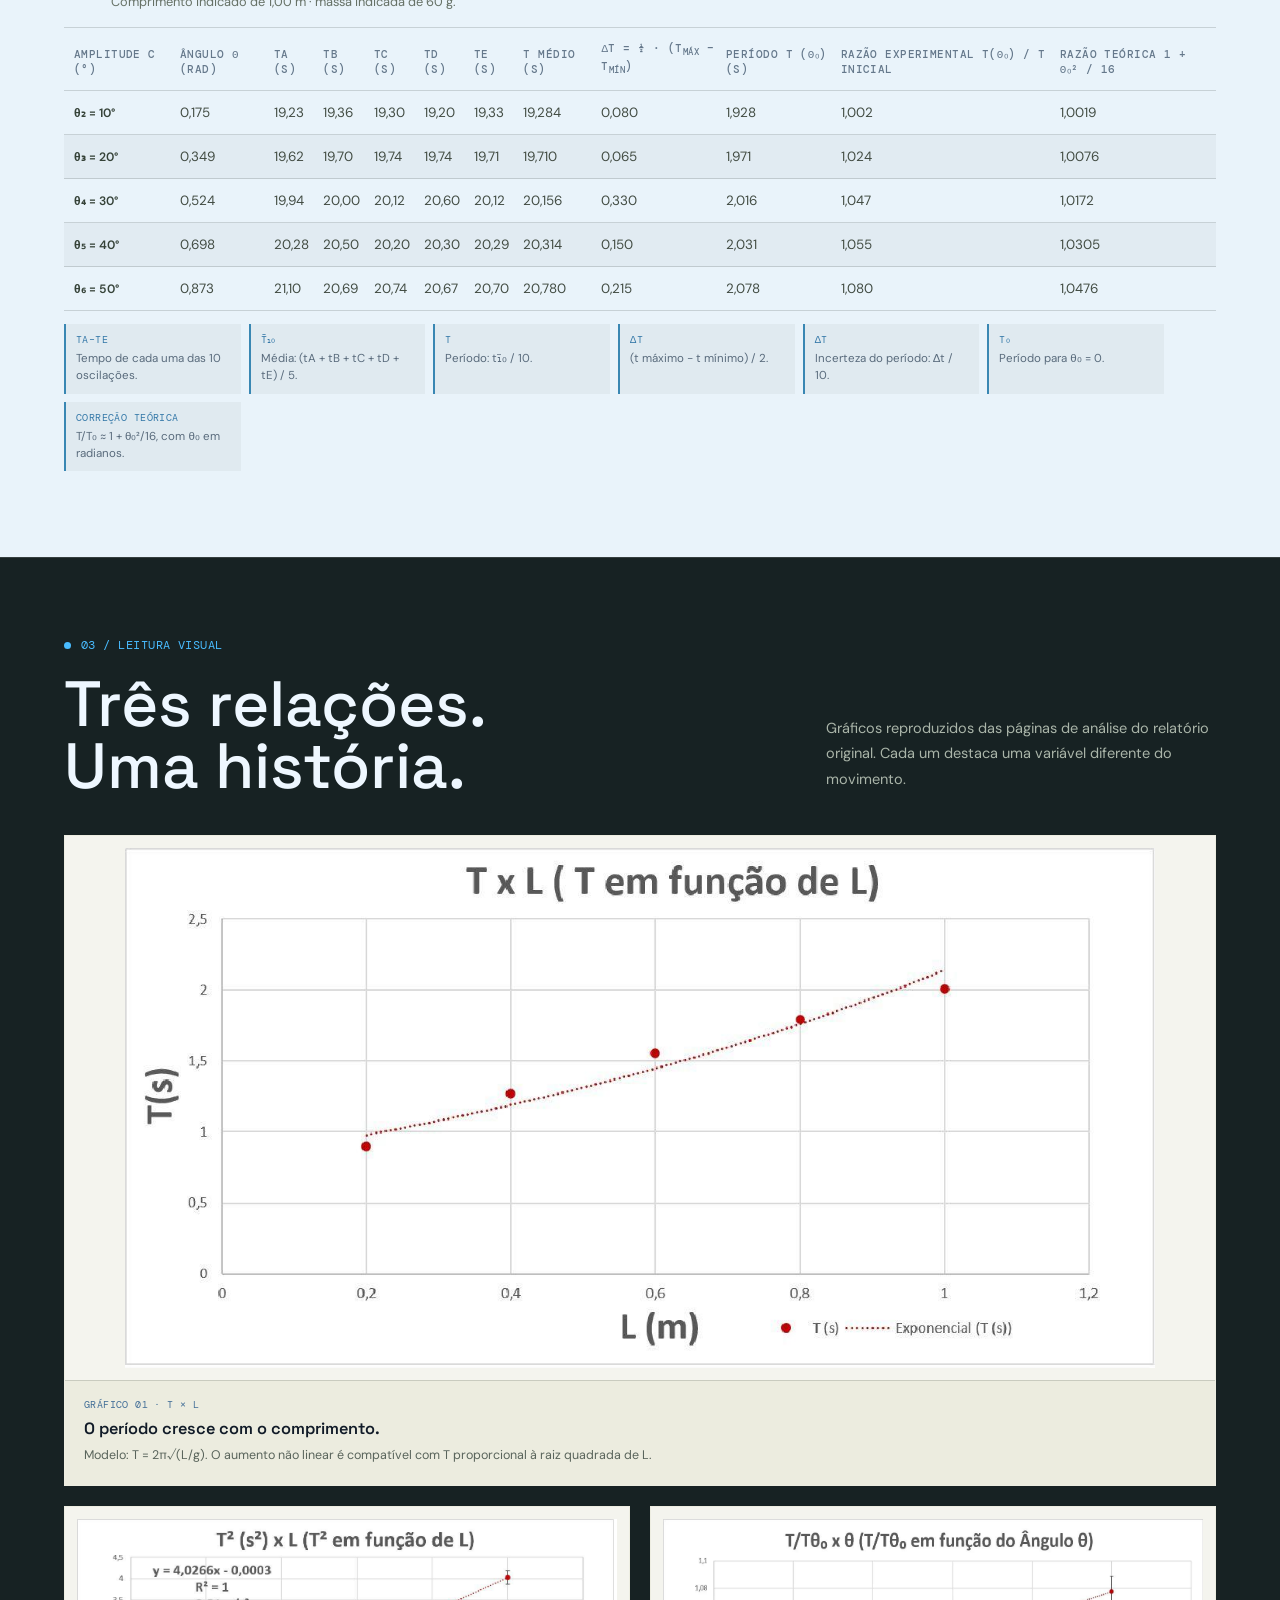
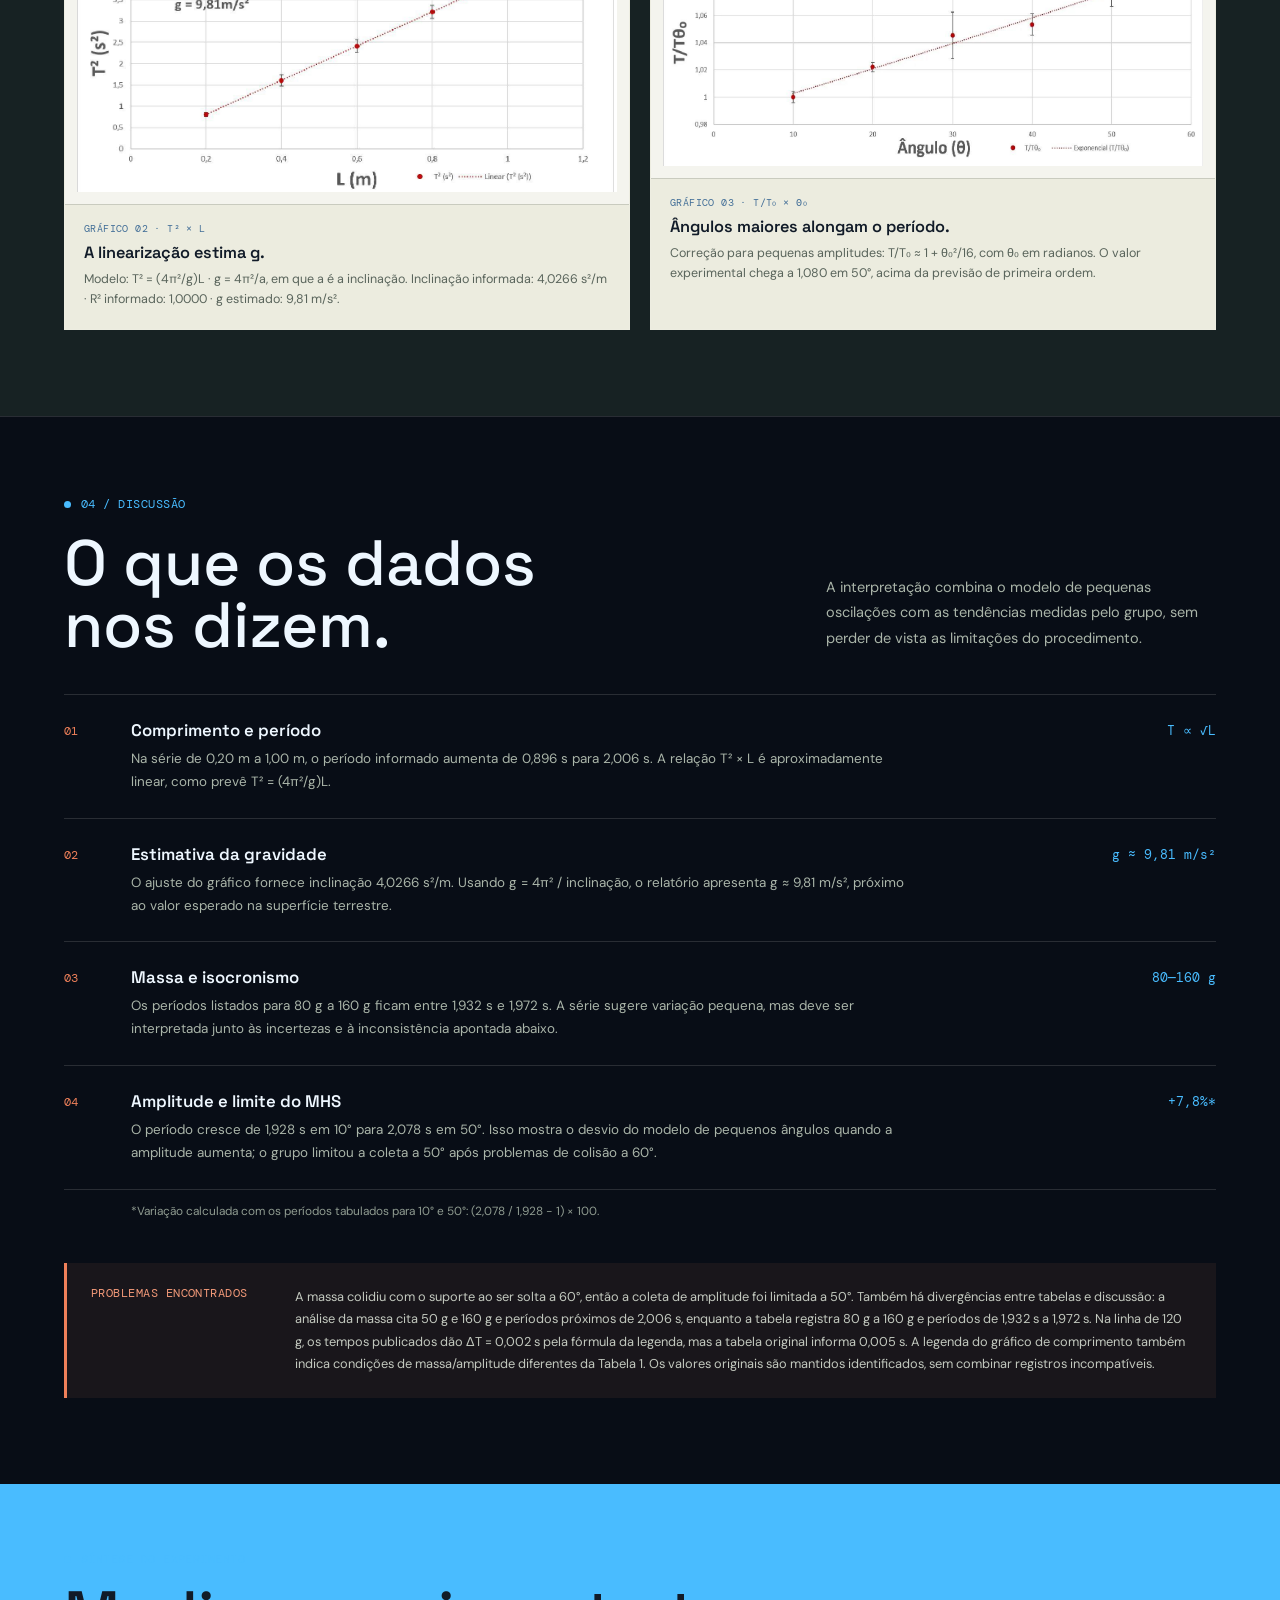
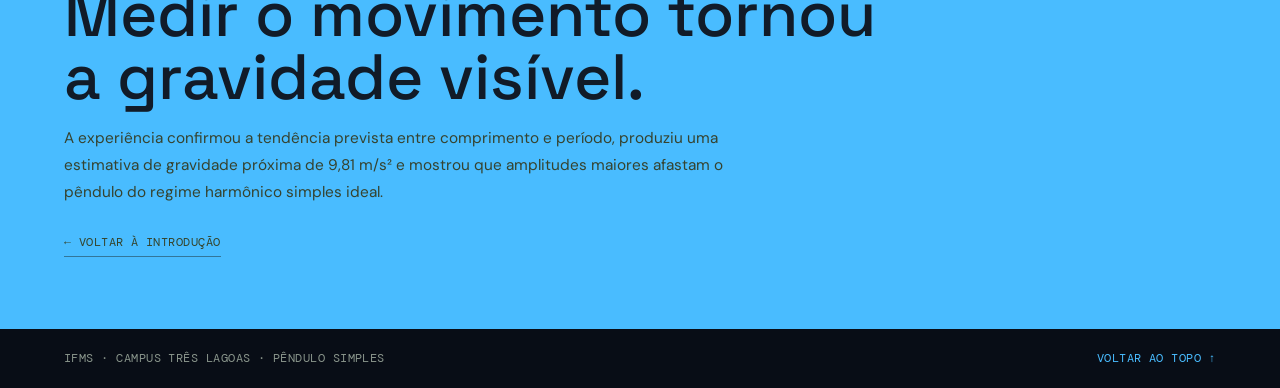
==== commit a53df2ed: "quem somos nos?" ====
--- a/experimento.html
+++ b/experimento.html
@@ -17,10 +17,11 @@
     <a class="brand" href="index.html#inicio" aria-label="Laboratório de Física, introdução"><span class="brand-mark">∿</span><span>LABORATÓRIO DE FÍSICA</span></a>
     <nav class="site-nav" aria-label="Navegação principal">
       <a href="index.html"><span class="nav-index">01</span>Introdução</a>
-      <a href="#inicio" aria-current="page"><span class="nav-index">02</span>Nosso experimento</a>
-      <a href="#dados"><span class="nav-index">03</span>Medições</a>
-      <a href="#graficos"><span class="nav-index">04</span>Gráficos</a>
-      <a href="#analise"><span class="nav-index">05</span>Análise</a>
+      <a href="index.html#quem-somos"><span class="nav-index">02</span>Quem somos</a>
+      <a href="#inicio" aria-current="page"><span class="nav-index">03</span>Nosso experimento</a>
+      <a href="#dados"><span class="nav-index">04</span>Medições</a>
+      <a href="#graficos"><span class="nav-index">05</span>Gráficos</a>
+      <a href="#analise"><span class="nav-index">06</span>Análise</a>
     </nav>
   </header>
 
--- a/style.css
+++ b/style.css
@@ -19,323 +19,2259 @@
   --page-gutter: clamp(20px, 5vw, 76px);
 }
 
-*, *::before, *::after { box-sizing: border-box; }
-html { scroll-behavior: smooth; scroll-padding-top: 84px; }
-body { margin: 0; background: var(--night); color: var(--white); font-family: var(--body); -webkit-font-smoothing: antialiased; }
-a { color: inherit; text-decoration: none; }
-button, input { font: inherit; }
-button:focus-visible, a:focus-visible, input:focus-visible { outline: 2px solid var(--lime); outline-offset: 4px; }
-::selection { background: var(--lime); color: var(--ink); }
-.mono { font-family: var(--mono); font-size: .72rem; letter-spacing: .04em; text-transform: uppercase; }
-.eyebrow { display: flex; align-items: center; gap: 10px; color: var(--lime); }
-.eyebrow::before { width: 7px; height: 7px; border-radius: 50%; background: currentColor; content: ""; }
-
-.site-header { position: sticky; z-index: 20; top: 0; display: flex; height: 72px; align-items: center; justify-content: space-between; padding: 0 var(--page-gutter); border-bottom: 1px solid var(--line-dark); background: rgba(8, 13, 22, .92); backdrop-filter: blur(16px); }
-.brand { display: flex; align-items: center; gap: 11px; font-family: var(--display); font-size: .92rem; font-weight: 600; }
-.brand-mark { display: grid; width: 27px; height: 27px; place-items: center; border: 1px solid var(--lime); border-radius: 50%; color: var(--lime); font-family: var(--mono); font-size: .68rem; }
-.site-nav { display: flex; align-items: center; gap: clamp(16px, 3vw, 42px); color: #c1c9bd; font-size: .78rem; }
-.site-nav a { transition: color .2s ease; }
-.site-nav a:hover { color: var(--lime); }
-.nav-index { color: var(--lime); font-family: var(--mono); font-size: .63rem; margin-right: 6px; }
-.menu-toggle { display: none; width: 40px; height: 40px; border: 1px solid var(--line-dark); border-radius: 50%; background: transparent; color: var(--white); font-size: 1.15rem; }
-
-.hero { position: relative; display: grid; min-height: min(760px, calc(100svh - 72px)); grid-template-columns: minmax(0, .86fr) minmax(360px, 1.14fr); overflow: hidden; padding: 74px var(--page-gutter) 54px; border-bottom: 1px solid var(--line-dark); }
-.hero::before { position: absolute; top: 10%; left: 48%; width: 1px; height: 76%; background: linear-gradient(transparent, rgba(73, 188, 255, .2), transparent); content: ""; }
-.hero-copy { position: relative; z-index: 2; align-self: center; padding-bottom: 22px; animation: rise-in .8s both; }
-.hero h1 { max-width: 640px; margin: 26px 0 20px; font-family: var(--display); font-size: clamp(3.2rem, 7vw, 6.6rem); font-weight: 500; line-height: .91; letter-spacing: -.065em; }
-.hero h1 span { color: var(--lime); }
-.hero-lede { max-width: 400px; margin: 0; color: #b9c1b6; font-size: clamp(.96rem, 1.3vw, 1.08rem); line-height: 1.7; }
-.hero-link { display: inline-flex; min-height: 54px; align-items: center; gap: 18px; margin-top: 36px; padding: 0 10px 0 19px; border: 1px solid var(--lime); border-radius: 999px; background: var(--lime); color: var(--ink); font-family: var(--mono); font-size: .72rem; font-weight: 500; text-transform: uppercase; transition: background .25s ease, color .25s ease, transform .25s ease, box-shadow .25s ease; }
-.hero-link span:last-child { display: grid; width: 34px; height: 34px; place-items: center; border: 1px solid rgba(24, 32, 29, .32); border-radius: 50%; font-size: 1rem; transition: transform .25s ease; }
-.hero-link:hover { transform: translateY(-2px); background: #a4e2ff; box-shadow: 0 8px 24px rgba(73, 188, 255, .2); }
-.hero-link:hover span:last-child { transform: translate(2px, -2px); }
-.hero-visual { position: relative; display: flex; min-height: 430px; align-items: center; justify-content: center; animation: fade-in 1.2s both .15s; }
-#hero-canvas { display: block; width: 100%; height: min(64vw, 540px); min-height: 370px; }
-.hero-coordinate { position: absolute; top: 17%; right: 3%; color: #829088; }
-.hero-caption { position: absolute; right: 3%; bottom: 9%; display: flex; align-items: center; gap: 11px; color: #aab3a8; }
-.hero-caption::before { width: 25px; height: 1px; background: var(--lime); content: ""; }
-.hero-index { position: absolute; bottom: 54px; left: var(--page-gutter); display: flex; gap: 13px; color: #69776e; }
-.hero-index span:first-child { color: var(--lime); }
-
-.section-light { background: var(--paper); color: var(--ink); }
-.intro { display: grid; grid-template-columns: .78fr 1.22fr; gap: 9vw; padding: 90px var(--page-gutter) 96px; }
-.section-kicker { color: #637365; }
-.section-kicker .eyebrow { color: #286b9d; }
-.intro-title { max-width: 440px; margin: 28px 0 0; font-family: var(--display); font-size: clamp(2.5rem, 4.6vw, 4.4rem); font-weight: 500; line-height: .99; letter-spacing: -.055em; }
-.intro-title em { color: #397ea9; font-style: normal; }
-.intro-content { padding-top: 48px; }
-.intro-content > p { max-width: 660px; margin: 0; color: #424e45; font-size: 1.05rem; line-height: 1.85; }
-.methodology { display: grid; grid-template-columns: 1fr 1fr; gap: 28px; margin-top: 46px; padding-top: 22px; border-top: 1px solid var(--line-light); }
-.methodology h3 { margin: 0 0 12px; font-family: var(--display); font-size: 1rem; font-weight: 600; }
-.methodology p { margin: 0; color: var(--ink-soft); font-size: .87rem; line-height: 1.7; }
-.formula { display: inline-block; margin-top: 14px; color: #286b9d; font-family: var(--mono); font-size: .85rem; }
-.note-line { display: flex; gap: 12px; align-items: flex-start; max-width: 600px; margin-top: 34px; color: #6d776d; font-size: .78rem; line-height: 1.6; }
-.note-line span { color: #3987b3; font-family: var(--mono); }
-
-.sim-section { padding: 82px var(--page-gutter) 90px; }
-.section-heading { display: flex; align-items: end; justify-content: space-between; gap: 28px; margin-bottom: 38px; }
-.section-heading h2 { max-width: 620px; margin: 18px 0 0; font-family: var(--display); font-size: clamp(2.3rem, 4.4vw, 4.3rem); font-weight: 500; line-height: .98; letter-spacing: -.055em; }
-.section-heading p { max-width: 330px; margin: 0 0 4px; color: var(--muted); font-size: .9rem; line-height: 1.65; }
-.sim-layout { display: grid; grid-template-columns: minmax(0, 1.55fr) minmax(280px, .8fr); border-top: 1px solid var(--line-dark); border-bottom: 1px solid var(--line-dark); }
-.sim-main { min-width: 0; padding: 24px 26px 28px 0; border-right: 1px solid var(--line-dark); }
-.sim-toolbar { display: flex; align-items: center; justify-content: space-between; gap: 16px; }
-.live-indicator { display: flex; align-items: center; gap: 9px; color: #bbc4b8; }
-.live-dot { width: 7px; height: 7px; border-radius: 50%; background: var(--lime); box-shadow: 0 0 12px rgba(73, 188, 255, .7); }
-.sim-readout { display: flex; gap: 22px; color: #8b998e; }
-.sim-readout strong { margin-left: 7px; color: var(--white); font-weight: 400; }
-.sim-stage { position: relative; height: clamp(300px, 38vw, 450px); margin-top: 15px; overflow: hidden; background: radial-gradient(ellipse at 49% 44%, rgba(68, 90, 70, .23), transparent 56%), #131d1e; }
-.sim-stage::before { position: absolute; inset: 0; background-image: linear-gradient(rgba(217, 230, 205, .035) 1px, transparent 1px), linear-gradient(90deg, rgba(217, 230, 205, .035) 1px, transparent 1px); background-size: 48px 48px; content: ""; mask-image: linear-gradient(transparent, #000 15%, #000 80%, transparent); }
-#sim-canvas { position: absolute; inset: 0; width: 100%; height: 100%; }
-.stage-label { position: absolute; z-index: 1; right: 17px; bottom: 15px; color: #829088; }
-.sim-actions { display: flex; align-items: center; gap: 10px; margin-top: 18px; }
-.action-button { display: inline-flex; min-height: 43px; align-items: center; justify-content: center; gap: 9px; padding: 0 17px; border: 1px solid transparent; border-radius: 999px; background: var(--lime); color: var(--ink); cursor: pointer; font-size: .79rem; font-weight: 700; transition: background .18s, color .18s, border-color .18s; }
-.action-button:hover { background: #a4e2ff; }
-.action-button.secondary { border-color: var(--line-dark); background: transparent; color: var(--white); }
-.action-button.secondary:hover { border-color: var(--lime); color: var(--lime); }
-.action-button .icon { font-size: 1rem; }
-.sim-actions-note { margin-left: auto; color: #839087; }
-.sim-controls { padding: 26px 0 24px 28px; }
-.controls-head { display: flex; align-items: baseline; justify-content: space-between; margin-bottom: 21px; }
-.controls-head h3 { margin: 0; font-family: var(--display); font-size: 1.05rem; font-weight: 500; }
-.controls-head span { color: #859188; }
-.control { margin-bottom: 24px; }
-.control-label { display: flex; align-items: center; justify-content: space-between; gap: 12px; margin-bottom: 12px; color: #bdc6bb; font-size: .8rem; }
-.control-value { color: var(--lime); font-family: var(--mono); font-size: .81rem; }
-input[type="range"] { display: block; width: 100%; height: 18px; margin: 0; appearance: none; background: transparent; cursor: pointer; }
-input[type="range"]::-webkit-slider-runnable-track { height: 3px; background: linear-gradient(90deg, var(--lime) var(--range-progress, 50%), #46544a var(--range-progress, 50%)); }
-input[type="range"]::-moz-range-track { height: 3px; background: #46544a; }
-input[type="range"]::-moz-range-progress { height: 3px; background: var(--lime); }
-input[type="range"]::-webkit-slider-thumb { width: 15px; height: 15px; margin-top: -6px; appearance: none; border: 3px solid var(--night); border-radius: 50%; background: var(--lime); box-shadow: 0 0 0 1px var(--lime); }
-input[type="range"]::-moz-range-thumb { width: 10px; height: 10px; border: 3px solid var(--night); border-radius: 50%; background: var(--lime); box-shadow: 0 0 0 1px var(--lime); }
-.range-ends { display: flex; justify-content: space-between; margin-top: 3px; color: #75837a; }
-.metric-list { margin-top: 31px; border-top: 1px solid var(--line-dark); }
-.metric { display: flex; align-items: center; justify-content: space-between; gap: 12px; padding: 13px 0; border-bottom: 1px solid var(--line-dark); color: #9ba89d; }
-.metric output { color: var(--white); font-family: var(--mono); font-size: .82rem; }
-.metric .metric-highlight { color: var(--lime); }
-.mass-note { margin: 18px 0 0; color: #8f9c91; font-size: .76rem; line-height: 1.6; }
-
-.chart-section { display: grid; grid-template-columns: .75fr 1.25fr; gap: 7vw; align-items: center; padding: 74px var(--page-gutter) 82px; border-top: 1px solid var(--line-dark); }
-.chart-copy h2 { margin: 20px 0 16px; font-family: var(--display); font-size: clamp(2rem, 3.7vw, 3.4rem); font-weight: 500; line-height: 1; letter-spacing: -.05em; }
-.chart-copy p { max-width: 360px; margin: 0; color: #a6b1a5; font-size: .9rem; line-height: 1.7; }
-.chart-legend { display: flex; flex-wrap: wrap; gap: 19px; margin-top: 22px; color: #b7c0b5; }
-.legend-item { display: inline-flex; align-items: center; gap: 8px; }
-.legend-swatch { width: 17px; height: 2px; background: var(--lime); }
-.legend-swatch.reference { background: var(--orange); }
-.chart-wrap { min-width: 0; padding: 14px; border: 1px solid var(--line-dark); background: #131d1e; }
-#chart-canvas { display: block; width: 100%; height: 280px; }
-.chart-foot { display: flex; justify-content: space-between; gap: 12px; padding: 11px 5px 1px; color: #849087; }
-
-.data-section { padding: 82px var(--page-gutter) 88px; }
-.data-top { display: grid; grid-template-columns: 1fr .72fr; gap: 8vw; align-items: end; margin-bottom: 40px; }
-.data-top h2 { margin: 18px 0 0; font-family: var(--display); font-size: clamp(2.5rem, 4.5vw, 4.2rem); font-weight: 500; line-height: .96; letter-spacing: -.055em; }
-.data-top p { max-width: 400px; margin: 0 0 5px; color: #5d685e; font-size: .91rem; line-height: 1.7; }
-.table-scroll { overflow-x: auto; border-top: 1px solid var(--line-light); }
-.data-table { width: 100%; border-collapse: collapse; text-align: left; white-space: nowrap; }
-.data-table th { padding: 12px 9px 12px 0; color: #6c796e; font-weight: 400; }
-.data-table td { padding: 15px 9px 15px 0; border-top: 1px solid var(--line-light); color: #3f4a42; }
-.data-table tbody tr:last-child td { border-bottom: 1px solid var(--line-light); }
-.data-table .placeholder-row td { color: #829083; font-style: italic; white-space: normal; }
-.table-footnote { margin: 16px 0 0; color: #75879b; }
-
-.results-section { display: grid; grid-template-columns: .72fr 1.28fr; gap: 8vw; padding: 82px var(--page-gutter) 90px; border-top: 1px solid var(--line-dark); }
-.results-copy h2 { margin: 19px 0 17px; font-family: var(--display); font-size: clamp(2.4rem, 4.2vw, 4rem); font-weight: 500; line-height: .96; letter-spacing: -.055em; }
-.results-copy p { max-width: 340px; margin: 0; color: #a8b2a8; font-size: .9rem; line-height: 1.7; }
-.results-placeholder { min-height: 290px; align-self: center; padding: 25px; border: 1px dashed rgba(73, 188, 255, .4); background: linear-gradient(135deg, rgba(73, 188, 255, .045), transparent 64%); }
-.placeholder-axes { position: relative; height: 150px; margin: 8px 4px 18px 27px; border-bottom: 1px solid #58655a; border-left: 1px solid #58655a; }
-.placeholder-axes::before, .placeholder-axes::after { position: absolute; top: 34%; right: 0; left: 0; border-top: 1px dashed rgba(166, 176, 165, .18); content: ""; }
-.placeholder-axes::after { top: 67%; }
-.placeholder-mark { position: absolute; top: 45%; left: 40%; width: 7px; height: 7px; border: 1px solid var(--lime); border-radius: 50%; box-shadow: 35px -18px 0 -1px var(--night), 35px -18px 0 0 var(--lime), 74px 9px 0 -1px var(--night), 74px 9px 0 0 var(--lime); opacity: .55; }
-.placeholder-message { color: #b2bdb1; line-height: 1.6; }
-.placeholder-message strong { display: block; margin-bottom: 6px; color: var(--lime); font-family: var(--display); font-weight: 500; }
-
-.closing { display: grid; grid-template-columns: 1fr .7fr; gap: 8vw; padding: 68px var(--page-gutter) 72px; background: var(--lime); color: var(--ink); }
-.closing h2 { max-width: 600px; margin: 16px 0 19px; font-family: var(--display); font-size: clamp(2.3rem, 4vw, 3.9rem); font-weight: 500; line-height: .98; letter-spacing: -.055em; }
-.closing p { max-width: 560px; margin: 0; color: #36432f; line-height: 1.75; }
-.thanks { align-self: end; padding-bottom: 4px; border-top: 1px solid rgba(24, 32, 29, .25); }
-.thanks p { margin-top: 15px; font-family: var(--display); font-size: 1.45rem; line-height: 1.3; }
-.thanks .mono { color: #435d78; }
-.site-footer { display: flex; align-items: center; justify-content: space-between; gap: 18px; padding: 22px var(--page-gutter); color: #89958b; }
-.site-footer a { color: var(--lime); }
-
-.report-page .site-nav a[aria-current="page"] { color: var(--lime); }
-.report-hero { position: relative; display: flex; min-height: 500px; align-items: center; justify-content: space-between; gap: 36px; overflow: hidden; padding: 72px var(--page-gutter) 75px; border-bottom: 1px solid var(--line-dark); background: radial-gradient(ellipse at 88% 35%, rgba(239, 128, 90, .13), transparent 35%), linear-gradient(115deg, #10191a 40%, #192321); }
-.report-hero::after { position: absolute; top: 7%; right: 15%; width: min(38vw, 470px); aspect-ratio: 1; border: 1px solid rgba(73, 188, 255, .15); border-radius: 50%; box-shadow: 0 0 0 45px rgba(73, 188, 255, .025), 0 0 0 100px rgba(73, 188, 255, .018); content: ""; }
-.report-hero-copy { position: relative; z-index: 1; max-width: 850px; animation: rise-in .75s both; }
-.report-hero h1 { margin: 27px 0 20px; font-family: var(--display); font-size: clamp(2.9rem, 6vw, 5.8rem); font-weight: 500; line-height: .96; }
-.report-hero h1 span { color: var(--lime); }
-.report-hero-copy > p { max-width: 650px; margin: 0; color: #c0c8bd; font-size: 1.05rem; line-height: 1.7; }
-.report-authors { margin-top: 32px; color: var(--white); font-size: .85rem; }
-.report-authors span { padding: 0 8px; color: var(--orange); }
-.author-list { display: grid; justify-items: start; gap: 3px; max-width: 720px; margin-top: 9px; color: #aab5a9; font-size: .75rem; line-height: 1.55; }
-.report-hero-stamp { position: relative; z-index: 1; display: grid; width: 174px; min-width: 140px; aspect-ratio: 1; align-content: center; justify-items: center; gap: 7px; border: 1px solid rgba(73, 188, 255, .42); border-radius: 50%; color: var(--lime); text-align: center; }
-.report-hero-stamp strong { font-family: var(--display); font-size: 3.8rem; font-weight: 500; line-height: .95; }
-.report-hero-stamp span:last-child { color: #a6b0a5; font-size: .6rem; line-height: 1.5; }
-.report-hero-index { position: absolute; right: var(--page-gutter); bottom: 27px; display: flex; gap: 11px; color: #8a968c; }
-.report-hero-index span:first-child { color: var(--lime); }
-.report-summary { display: grid; grid-template-columns: 1.3fr repeat(3, 1fr); gap: 28px; padding: 36px var(--page-gutter) 40px; border-bottom: 1px solid var(--line-dark); background: #172223; }
-.summary-lead > .mono, .summary-stat > .mono { color: #8d9a8f; }
-.summary-lead p { max-width: 390px; margin: 10px 0 0; color: #d6dbd1; font-family: var(--display); font-size: 1.1rem; line-height: 1.4; }
-.summary-stat { display: flex; flex-direction: column; justify-content: center; gap: 7px; padding-left: 22px; border-left: 1px solid var(--line-dark); }
-.summary-stat strong { color: var(--lime); font-family: var(--display); font-size: 1.9rem; font-weight: 500; white-space: nowrap; }
-.summary-stat strong small { font-size: .95rem; }
-.summary-stat > span:last-child { color: #9da99e; font-size: .74rem; }
-.apparatus-section, .report-graphs, .report-analysis { padding: 80px var(--page-gutter) 86px; }
-.report-section-heading { display: flex; align-items: end; justify-content: space-between; gap: 40px; margin-bottom: 38px; }
-.report-section-heading h2 { margin: 20px 0 0; font-family: var(--display); font-size: clamp(2.8rem, 5vw, 4.8rem); font-weight: 500; line-height: .97; }
-.report-section-heading > p { max-width: 390px; margin: 0 0 5px; color: #aab5a9; font-size: .91rem; line-height: 1.75; }
-.apparatus-grid { display: grid; grid-template-columns: 1.12fr .88fr; gap: 18px; align-items: stretch; }
-.apparatus-figure { min-width: 0; margin: 0; border: 1px solid var(--line-dark); background: #f1f1e9; }
-.apparatus-figure img { display: block; width: 100%; height: 100%; max-height: 570px; object-fit: contain; }
-.apparatus-photo img { object-fit: cover; object-position: center 48%; }
-.apparatus-figure figcaption { display: flex; align-items: baseline; gap: 12px; padding: 14px 16px; border-top: 1px solid rgba(24, 32, 29, .14); background: var(--paper); color: #515c52; font-size: .79rem; line-height: 1.5; }
-.apparatus-figure figcaption .mono { flex: 0 0 auto; color: #426e97; font-size: .63rem; }
-.method-strip { display: grid; grid-template-columns: repeat(3, 1fr); gap: 24px; margin-top: 34px; padding-top: 22px; border-top: 1px solid var(--line-dark); }
-.method-strip .mono { color: var(--lime); }
-.method-strip p { max-width: 340px; margin: 10px 0 0; color: #aeb8ad; font-size: .82rem; line-height: 1.65; }
-.report-data { padding: 80px var(--page-gutter) 86px; }
-.report-data .report-section-heading > p { color: #59655b; }
-.report-data .section-kicker .eyebrow { color: #286b9d; }
-.dataset-heading { display: flex; align-items: flex-start; gap: 15px; margin: 33px 0 16px; }
-.dataset-heading-spaced { margin-top: 55px; }
-.dataset-number { display: grid; width: 32px; height: 32px; flex: 0 0 auto; place-items: center; border: 1px solid #72899f; border-radius: 50%; color: #3478a8; }
-.dataset-heading h3 { margin: 0; font-family: var(--display); font-size: 1.18rem; font-weight: 600; }
-.dataset-heading p { margin: 4px 0 0; color: #667166; font-size: .8rem; line-height: 1.5; }
-.report-table-scroll { border-top-color: var(--line-light); }
-.report-table { min-width: 850px; }
-.report-table th, .report-table td { padding: 13px 8px 13px 0; }
-.report-table th:first-child, .report-table td:first-child { padding-left: 10px; }
-.report-table thead th { color: #65788b; font-weight: 500; }
-.report-table thead th { white-space: normal; vertical-align: bottom; font-size: .68rem; line-height: 1.4; }
-.report-table tbody td, .report-table tbody th { font-size: .76rem; }
-.report-table tbody tr:nth-child(even) { background: rgba(24, 32, 29, .035); }
-.report-table tbody th { border-top: 1px solid var(--line-light); color: #354238; font-weight: 600; text-align: left; }
-.report-table tbody td { border-top: 1px solid var(--line-light); color: #424c43; font-size: .84rem; }
-.report-table tbody tr:last-child th, .report-table tbody tr:last-child td { border-bottom: 1px solid var(--line-light); }
-.table-legend { display: grid; grid-template-columns: repeat(auto-fit, minmax(170px, 1fr)); gap: 8px; max-width: 1100px; margin: 13px 0 0; }
-.table-legend > div { min-width: 0; padding: 9px 10px; border-left: 2px solid #3987b3; background: rgba(24, 32, 29, .045); }
-.table-legend dt { color: #3478a8; font-size: .65rem; }
-.table-legend dd { margin: 4px 0 0; color: #596b7c; font-family: var(--body); font-size: .72rem; line-height: 1.5; }
-.report-graphs { border-top: 1px solid var(--line-dark); background: #172223; }
-.graph-grid { display: grid; grid-template-columns: repeat(2, minmax(0, 1fr)); gap: 20px; }
-.graph-figure { min-width: 0; margin: 0; overflow: hidden; border: 1px solid var(--line-dark); background: #ececdf; color: var(--ink); }
-.graph-wide { grid-column: 1 / -1; }
-.graph-image { display: grid; min-height: 230px; place-items: center; padding: 12px; background: #f4f4ee; }
-.graph-image img { display: block; width: 100%; height: auto; max-height: 520px; object-fit: contain; }
-.graph-figure figcaption { display: grid; gap: 7px; padding: 17px 19px 19px; border-top: 1px solid var(--line-light); }
-.graph-figure figcaption .mono { color: #426e97; font-size: .63rem; }
-.graph-figure figcaption strong { font-family: var(--display); font-size: 1.02rem; font-weight: 600; }
-.graph-figure figcaption > span:last-child { color: #59645b; font-size: .78rem; line-height: 1.6; }
-.report-analysis { border-top: 1px solid var(--line-dark); }
-.finding-list { border-top: 1px solid var(--line-dark); }
-.finding { display: grid; grid-template-columns: 48px minmax(0, 1fr) auto; gap: 19px; align-items: start; padding: 24px 0; border-bottom: 1px solid var(--line-dark); }
-.finding-index { padding-top: 5px; color: var(--orange); }
-.finding h3 { margin: 0 0 7px; font-family: var(--display); font-size: 1.05rem; font-weight: 600; }
-.finding p { max-width: 780px; margin: 0; color: #aab5a9; font-size: .84rem; line-height: 1.7; }
-.finding-value { padding-top: 3px; color: var(--lime); font-family: var(--mono); font-size: .82rem; font-weight: 400; white-space: nowrap; }
-.finding-footnote { margin: 12px 0 0 67px; color: #8f9b90; font-size: .74rem; line-height: 1.6; }
-.data-note { display: grid; grid-template-columns: 180px 1fr; gap: 24px; margin-top: 42px; padding: 23px 24px; border-left: 3px solid var(--orange); background: rgba(239, 128, 90, .075); }
-.data-note .mono { color: #f09878; }
-.data-note p { margin: 0; color: #c3c9bf; font-size: .8rem; line-height: 1.75; }
-.report-conclusion { padding: 68px var(--page-gutter) 72px; background: var(--lime); color: var(--ink); }
-.report-conclusion h2 { max-width: 850px; margin: 16px 0; font-family: var(--display); font-size: clamp(2.4rem, 5vw, 4.5rem); font-weight: 500; line-height: .98; }
-.report-conclusion > p { max-width: 720px; margin: 0; color: #36432f; font-size: .96rem; line-height: 1.75; }
-.return-link { display: inline-block; margin-top: 30px; padding-bottom: 6px; border-bottom: 1px solid rgba(24, 32, 29, .45); color: #35442c; }
-.report-link { display: inline-block; margin-top: 16px; color: #3987b3; }
-
-.motion-ready main > section:not(:first-child) { opacity: 0; transform: translateY(14px); transition: opacity .65s ease, transform .65s cubic-bezier(.2, .7, .2, 1); }
-.motion-ready main > section.is-visible { opacity: 1; transform: translateY(0); }
-
-@keyframes rise-in { from { opacity: 0; transform: translateY(18px); } to { opacity: 1; transform: translateY(0); } }
-@keyframes fade-in { from { opacity: 0; } to { opacity: 1; } }
-@media (prefers-reduced-motion: reduce) { *, *::before, *::after { scroll-behavior: auto !important; animation-duration: .01ms !important; animation-iteration-count: 1 !important; transition-duration: .01ms !important; } }
+*,
+*::before,
+*::after {
+  box-sizing: border-box;
+}
+
+html {
+  scroll-behavior: smooth;
+  scroll-padding-top: 84px;
+}
+
+body {
+  margin: 0;
+  background: var(--night);
+  color: var(--white);
+  font-family: var(--body);
+  -webkit-font-smoothing: antialiased;
+}
+
+a {
+  color: inherit;
+  text-decoration: none;
+}
+
+button,
+input {
+  font: inherit;
+}
+
+button:focus-visible,
+a:focus-visible,
+input:focus-visible {
+  outline: 2px solid var(--lime);
+  outline-offset: 4px;
+}
+
+::selection {
+  background: var(--lime);
+  color: var(--ink);
+}
+
+.mono {
+  font-family: var(--mono);
+  font-size: .72rem;
+  letter-spacing: .04em;
+  text-transform: uppercase;
+}
+
+.eyebrow {
+  display: flex;
+  align-items: center;
+  gap: 10px;
+  color: var(--lime);
+}
+
+.eyebrow::before {
+  width: 7px;
+  height: 7px;
+  border-radius: 50%;
+  background: currentColor;
+  content: "";
+}
+
+.site-header {
+  position: sticky;
+  z-index: 20;
+  top: 0;
+  display: flex;
+  height: 72px;
+  align-items: center;
+  justify-content: space-between;
+  padding: 0 var(--page-gutter);
+  border-bottom: 1px solid var(--line-dark);
+  background: rgba(8, 13, 22, .92);
+  backdrop-filter: blur(16px);
+}
+
+.brand {
+  display: flex;
+  align-items: center;
+  gap: 11px;
+  font-family: var(--display);
+  font-size: .92rem;
+  font-weight: 600;
+}
+
+.brand-mark {
+  display: grid;
+  width: 27px;
+  height: 27px;
+  place-items: center;
+  border: 1px solid var(--lime);
+  border-radius: 50%;
+  color: var(--lime);
+  font-family: var(--mono);
+  font-size: .68rem;
+}
+
+.site-nav {
+  display: flex;
+  align-items: center;
+  gap: clamp(16px, 3vw, 42px);
+  color: #c1c9bd;
+  font-size: .78rem;
+}
+
+.site-nav a {
+  transition: color .2s ease;
+}
+
+.site-nav a:hover {
+  color: var(--lime);
+}
+
+.site-nav a[aria-current="page"] {
+  color: var(--white);
+}
+
+.nav-index {
+  color: var(--lime);
+  font-family: var(--mono);
+  font-size: .63rem;
+  margin-right: 6px;
+}
+
+.menu-toggle {
+  display: none;
+  width: 40px;
+  height: 40px;
+  border: 1px solid var(--line-dark);
+  border-radius: 50%;
+  background: transparent;
+  color: var(--white);
+  font-size: 1.15rem;
+}
+
+.blank-panel {
+  min-height: 120px;
+  border-bottom: 1px solid var(--line-dark);
+  background: linear-gradient(180deg, rgba(18, 27, 38, 0.4), rgba(8, 13, 22, 0));
+}
+
+.who-are-we {
+  display: grid;
+  grid-template-columns: .9fr 1.1fr;
+  align-items: center;
+  gap: clamp(24px, 4vw, 60px);
+  padding: 86px var(--page-gutter);
+  border-bottom: 1px solid var(--line-dark);
+}
+
+.who-copy {
+  max-width: 560px;
+}
+
+.who-lede {
+  margin: 26px 0 0;
+  color: #424e45;
+  font-size: 1.05rem;
+  line-height: 1.8;
+}
+
+.who-facts {
+  display: grid;
+  gap: 10px;
+  margin: 28px 0 0;
+}
+
+.who-fact {
+  display: grid;
+  grid-template-columns: 82px 1fr;
+  gap: 14px;
+  align-items: baseline;
+  padding: 12px 15px;
+  border: 1px solid var(--line-light);
+  border-radius: 10px;
+  background: rgba(255, 255, 255, .42);
+}
+
+.who-fact dt {
+  color: #286b9d;
+}
+
+.who-fact dd {
+  margin: 0;
+  color: var(--ink);
+  font-size: .88rem;
+  font-weight: 600;
+}
+
+.who-visual {
+  position: relative;
+}
+
+.who-visual img {
+  display: block;
+  width: 100%;
+  max-height: 520px;
+  object-fit: cover;
+  border: 1px solid var(--line-dark);
+  border-radius: 20px;
+  box-shadow: 0 28px 60px rgba(8, 13, 22, .28);
+}
+
+.who-people-title {
+  display: flex;
+  align-items: baseline;
+  justify-content: space-between;
+  gap: 12px;
+  margin: 24px 0 0;
+  font-family: var(--display);
+  font-size: 1rem;
+}
+
+.who-people-title .mono {
+  color: #286b9d;
+  font-size: .62rem;
+}
+
+.who-people {
+  display: grid;
+  grid-template-columns: repeat(4, minmax(0, 1fr));
+  gap: 12px;
+  margin: 14px 0 0;
+  padding: 0;
+  list-style: none;
+}
+
+.person-tag {
+  position: relative;
+  display: flex;
+  flex-direction: column;
+  align-items: center;
+  gap: 9px;
+  min-width: 0;
+  padding: 17px 9px 13px;
+  border: 1px solid var(--line-light);
+  border-radius: 13px;
+  background: rgba(255, 255, 255, .56);
+  color: var(--ink);
+  text-align: center;
+  transition: transform .2s ease, border-color .2s ease, box-shadow .2s ease;
+}
+
+.person-tag:hover {
+  transform: translateY(-3px);
+  border-color: rgba(40, 107, 157, .5);
+  box-shadow: 0 10px 24px rgba(17, 27, 40, .1);
+}
+
+.person-tag::before {
+  position: absolute;
+  top: -13px;
+  left: 50%;
+  width: 1px;
+  height: 13px;
+  background: #286b9d;
+  content: "";
+  transform: translateX(-50%);
+}
+
+.person-tag::after {
+  position: absolute;
+  top: -4px;
+  left: 50%;
+  border-left: 5px solid transparent;
+  border-right: 5px solid transparent;
+  border-top: 7px solid #286b9d;
+  content: "";
+  transform: translateX(-50%);
+}
+
+.person-left {
+  transform: translateX(8%);
+}
+
+.person-number {
+  display: grid;
+  place-items: center;
+  width: 38px;
+  height: 38px;
+  border: 1px solid rgba(40, 107, 157, .35);
+  border-radius: 50%;
+  background: #e0f1fb;
+  color: #205d86;
+  font-family: var(--mono);
+  font-size: .72rem;
+  font-weight: 700;
+}
+
+.person-name {
+  font-family: var(--display);
+  font-size: clamp(.65rem, .9vw, .78rem);
+  font-weight: 600;
+  letter-spacing: -.03em;
+  line-height: 1.4;
+  overflow-wrap: anywhere;
+}
+
+.hero {
+  position: relative;
+  display: grid;
+  min-height: min(760px, calc(100svh - 72px));
+  grid-template-columns: minmax(0, .86fr) minmax(360px, 1.14fr);
+  overflow: hidden;
+  padding: 74px var(--page-gutter) 54px;
+  border-bottom: 1px solid var(--line-dark);
+}
+
+.hero::before {
+  position: absolute;
+  top: 10%;
+  left: 48%;
+  width: 1px;
+  height: 76%;
+  background: linear-gradient(transparent, rgba(73, 188, 255, .2), transparent);
+  content: "";
+}
+
+.hero-copy {
+  position: relative;
+  z-index: 2;
+  align-self: center;
+  padding-bottom: 22px;
+  animation: rise-in .8s both;
+}
+
+.hero h1 {
+  max-width: 640px;
+  margin: 26px 0 20px;
+  font-family: var(--display);
+  font-size: clamp(3.2rem, 7vw, 6.6rem);
+  font-weight: 500;
+  line-height: .91;
+  letter-spacing: -.065em;
+}
+
+.hero h1 span {
+  color: var(--lime);
+}
+
+.hero-lede {
+  max-width: 400px;
+  margin: 0;
+  color: #b9c1b6;
+  font-size: clamp(.96rem, 1.3vw, 1.08rem);
+  line-height: 1.7;
+}
+
+.hero-link {
+  display: inline-flex;
+  min-height: 54px;
+  align-items: center;
+  gap: 18px;
+  margin-top: 36px;
+  padding: 0 10px 0 19px;
+  border: 1px solid var(--lime);
+  border-radius: 999px;
+  background: var(--lime);
+  color: var(--ink);
+  font-family: var(--mono);
+  font-size: .72rem;
+  font-weight: 500;
+  text-transform: uppercase;
+  transition: background .25s ease, color .25s ease, transform .25s ease, box-shadow .25s ease;
+}
+
+.hero-link span:last-child {
+  display: grid;
+  width: 34px;
+  height: 34px;
+  place-items: center;
+  border: 1px solid rgba(24, 32, 29, .32);
+  border-radius: 50%;
+  font-size: 1rem;
+  transition: transform .25s ease;
+}
+
+.hero-link:hover {
+  transform: translateY(-2px);
+  background: #a4e2ff;
+  box-shadow: 0 8px 24px rgba(73, 188, 255, .2);
+}
+
+.hero-link:hover span:last-child {
+  transform: translate(2px, -2px);
+}
+
+.hero-visual {
+  position: relative;
+  display: flex;
+  min-height: 430px;
+  align-items: center;
+  justify-content: center;
+  animation: fade-in 1.2s both .15s;
+}
+
+#hero-canvas {
+  display: block;
+  width: 100%;
+  height: min(64vw, 540px);
+  min-height: 370px;
+}
+
+.hero-coordinate {
+  position: absolute;
+  top: 17%;
+  right: 3%;
+  color: #829088;
+}
+
+.hero-caption {
+  position: absolute;
+  right: 3%;
+  bottom: 9%;
+  display: flex;
+  align-items: center;
+  gap: 11px;
+  color: #aab3a8;
+}
+
+.hero-caption::before {
+  width: 25px;
+  height: 1px;
+  background: var(--lime);
+  content: "";
+}
+
+.hero-index {
+  position: absolute;
+  bottom: 54px;
+  left: var(--page-gutter);
+  display: flex;
+  gap: 13px;
+  color: #69776e;
+}
+
+.hero-index span:first-child {
+  color: var(--lime);
+}
+
+.section-light {
+  background: var(--paper);
+  color: var(--ink);
+}
+
+.intro {
+  display: grid;
+  grid-template-columns: 1fr;
+  gap: clamp(32px, 4vw, 54px);
+  padding: 90px var(--page-gutter) 96px;
+}
+
+.section-kicker {
+  color: #637365;
+}
+
+.section-kicker .eyebrow {
+  color: #286b9d;
+}
+
+.intro-title {
+  max-width: 780px;
+  margin: 28px 0 0;
+  font-family: var(--display);
+  font-size: clamp(2.5rem, 4.6vw, 4.4rem);
+  font-weight: 500;
+  line-height: .99;
+  letter-spacing: -.055em;
+}
+
+.intro-title em {
+  color: #397ea9;
+  font-style: normal;
+}
+
+.intro-content {
+  display: grid;
+  grid-template-columns: repeat(2, minmax(0, 1fr));
+  align-items: stretch;
+  gap: 22px;
+}
+
+.intro-content>p {
+  display: flex;
+  align-items: center;
+  max-width: none;
+  margin: 0;
+  padding: 26px 28px;
+  border: 1px solid var(--line-light);
+  border-radius: 14px;
+  background: rgba(255, 255, 255, .48);
+  color: #424e45;
+  font-size: 1.05rem;
+  line-height: 1.85;
+}
+
+.investigative-question {
+  position: relative;
+  display: flex;
+  flex-direction: column;
+  justify-content: center;
+  margin-top: 0;
+  padding: 24px 28px 26px;
+  overflow: hidden;
+  border-left: 4px solid var(--lime);
+  border-radius: 0 14px 14px 0;
+  background: var(--night-soft);
+  color: var(--white);
+}
+
+.investigative-question::after {
+  position: absolute;
+  right: -22px;
+  bottom: -58px;
+  width: 150px;
+  height: 150px;
+  border: 1px solid rgba(73, 188, 255, .2);
+  border-radius: 50%;
+  content: "";
+}
+
+.investigative-question>span {
+  color: var(--lime);
+}
+
+.investigative-question h3 {
+  position: relative;
+  z-index: 1;
+  max-width: 680px;
+  margin: 12px 0 0;
+  font-family: var(--display);
+  font-size: clamp(1.1rem, 2vw, 1.55rem);
+  font-weight: 500;
+  line-height: 1.45;
+}
+
+.methodology {
+  display: grid;
+  grid-template-columns: 1fr 1fr;
+  gap: 28px;
+  grid-column: 1 / -1;
+  margin-top: 2px;
+}
+
+.methodology>div {
+  padding: 24px 26px;
+  border: 1px solid var(--line-light);
+  border-radius: 14px;
+  background: rgba(255, 255, 255, .48);
+}
+
+.methodology h3 {
+  margin: 0 0 12px;
+  font-family: var(--display);
+  font-size: 1rem;
+  font-weight: 600;
+}
+
+.methodology p {
+  margin: 0;
+  color: var(--ink-soft);
+  font-size: .87rem;
+  line-height: 1.7;
+}
+
+.formula {
+  display: inline-block;
+  margin-top: 14px;
+  color: #286b9d;
+  font-family: var(--mono);
+  font-size: .85rem;
+}
+
+.note-line {
+  display: flex;
+  gap: 12px;
+  align-items: flex-start;
+  grid-column: 1 / -1;
+  max-width: none;
+  margin-top: 0;
+  padding: 18px 20px;
+  border-top: 1px solid var(--line-light);
+  background: rgba(255, 255, 255, .34);
+  color: #6d776d;
+  font-size: .78rem;
+  line-height: 1.6;
+}
+
+.note-line .mono {
+  color: #3987b3;
+  font-family: var(--mono);
+}
+
+.sim-section {
+  padding: 82px var(--page-gutter) 90px;
+}
+
+.section-heading {
+  display: flex;
+  align-items: end;
+  justify-content: space-between;
+  gap: 28px;
+  margin-bottom: 38px;
+}
+
+.section-heading h2 {
+  max-width: 620px;
+  margin: 18px 0 0;
+  font-family: var(--display);
+  font-size: clamp(2.3rem, 4.4vw, 4.3rem);
+  font-weight: 500;
+  line-height: .98;
+  letter-spacing: -.055em;
+}
+
+.section-heading p {
+  max-width: 330px;
+  margin: 0 0 4px;
+  color: var(--muted);
+  font-size: .9rem;
+  line-height: 1.65;
+}
+
+.sim-layout {
+  display: grid;
+  grid-template-columns: minmax(0, 1.55fr) minmax(280px, .8fr);
+  border-top: 1px solid var(--line-dark);
+  border-bottom: 1px solid var(--line-dark);
+}
+
+.sim-main {
+  min-width: 0;
+  padding: 24px 26px 28px 0;
+  border-right: 1px solid var(--line-dark);
+}
+
+.sim-toolbar {
+  display: flex;
+  align-items: center;
+  justify-content: space-between;
+  gap: 16px;
+}
+
+.live-indicator {
+  display: flex;
+  align-items: center;
+  gap: 9px;
+  color: #bbc4b8;
+}
+
+.live-dot {
+  width: 7px;
+  height: 7px;
+  border-radius: 50%;
+  background: var(--lime);
+  box-shadow: 0 0 12px rgba(73, 188, 255, .7);
+}
+
+.sim-readout {
+  display: flex;
+  gap: 22px;
+  color: #8b998e;
+}
+
+.sim-readout strong {
+  margin-left: 7px;
+  color: var(--white);
+  font-weight: 400;
+}
+
+.sim-stage {
+  position: relative;
+  height: clamp(300px, 38vw, 450px);
+  margin-top: 15px;
+  overflow: hidden;
+  background: radial-gradient(ellipse at 49% 44%, rgba(68, 90, 70, .23), transparent 56%), #131d1e;
+}
+
+.sim-stage::before {
+  position: absolute;
+  inset: 0;
+  background-image: linear-gradient(rgba(217, 230, 205, .035) 1px, transparent 1px), linear-gradient(90deg, rgba(217, 230, 205, .035) 1px, transparent 1px);
+  background-size: 48px 48px;
+  content: "";
+  mask-image: linear-gradient(transparent, #000 15%, #000 80%, transparent);
+}
+
+#sim-canvas {
+  position: absolute;
+  inset: 0;
+  width: 100%;
+  height: 100%;
+}
+
+.stage-label {
+  position: absolute;
+  z-index: 1;
+  right: 17px;
+  bottom: 15px;
+  color: #829088;
+}
+
+.sim-actions {
+  display: flex;
+  align-items: center;
+  gap: 10px;
+  margin-top: 18px;
+}
+
+.action-button {
+  display: inline-flex;
+  min-height: 43px;
+  align-items: center;
+  justify-content: center;
+  gap: 9px;
+  padding: 0 17px;
+  border: 1px solid transparent;
+  border-radius: 999px;
+  background: var(--lime);
+  color: var(--ink);
+  cursor: pointer;
+  font-size: .79rem;
+  font-weight: 700;
+  transition: background .18s, color .18s, border-color .18s;
+}
+
+.action-button:hover {
+  background: #a4e2ff;
+}
+
+.action-button.secondary {
+  border-color: var(--line-dark);
+  background: transparent;
+  color: var(--white);
+}
+
+.action-button.secondary:hover {
+  border-color: var(--lime);
+  color: var(--lime);
+}
+
+.action-button .icon {
+  font-size: 1rem;
+}
+
+.sim-actions-note {
+  margin-left: auto;
+  color: #839087;
+}
+
+.sim-controls {
+  padding: 26px 0 24px 28px;
+}
+
+.controls-head {
+  display: flex;
+  align-items: baseline;
+  justify-content: space-between;
+  margin-bottom: 21px;
+}
+
+.controls-head h3 {
+  margin: 0;
+  font-family: var(--display);
+  font-size: 1.05rem;
+  font-weight: 500;
+}
+
+.controls-head span {
+  color: #859188;
+}
+
+.control {
+  margin-bottom: 24px;
+}
+
+.control-label {
+  display: flex;
+  align-items: center;
+  justify-content: space-between;
+  gap: 12px;
+  margin-bottom: 12px;
+  color: #bdc6bb;
+  font-size: .8rem;
+}
+
+.control-value {
+  color: var(--lime);
+  font-family: var(--mono);
+  font-size: .81rem;
+}
+
+input[type="range"] {
+  display: block;
+  width: 100%;
+  height: 18px;
+  margin: 0;
+  appearance: none;
+  background: transparent;
+  cursor: pointer;
+}
+
+input[type="range"]::-webkit-slider-runnable-track {
+  height: 3px;
+  background: linear-gradient(90deg, var(--lime) var(--range-progress, 50%), #46544a var(--range-progress, 50%));
+}
+
+input[type="range"]::-moz-range-track {
+  height: 3px;
+  background: #46544a;
+}
+
+input[type="range"]::-moz-range-progress {
+  height: 3px;
+  background: var(--lime);
+}
+
+input[type="range"]::-webkit-slider-thumb {
+  width: 15px;
+  height: 15px;
+  margin-top: -6px;
+  appearance: none;
+  border: 3px solid var(--night);
+  border-radius: 50%;
+  background: var(--lime);
+  box-shadow: 0 0 0 1px var(--lime);
+}
+
+input[type="range"]::-moz-range-thumb {
+  width: 10px;
+  height: 10px;
+  border: 3px solid var(--night);
+  border-radius: 50%;
+  background: var(--lime);
+  box-shadow: 0 0 0 1px var(--lime);
+}
+
+.range-ends {
+  display: flex;
+  justify-content: space-between;
+  margin-top: 3px;
+  color: #75837a;
+}
+
+.metric-list {
+  margin-top: 31px;
+  border-top: 1px solid var(--line-dark);
+}
+
+.metric {
+  display: flex;
+  align-items: center;
+  justify-content: space-between;
+  gap: 12px;
+  padding: 13px 0;
+  border-bottom: 1px solid var(--line-dark);
+  color: #9ba89d;
+}
+
+.metric output {
+  color: var(--white);
+  font-family: var(--mono);
+  font-size: .82rem;
+}
+
+.metric .metric-highlight {
+  color: var(--lime);
+}
+
+.mass-note {
+  margin: 18px 0 0;
+  color: #8f9c91;
+  font-size: .76rem;
+  line-height: 1.6;
+}
+
+.chart-section {
+  display: grid;
+  grid-template-columns: .75fr 1.25fr;
+  gap: 7vw;
+  align-items: center;
+  padding: 74px var(--page-gutter) 82px;
+  border-top: 1px solid var(--line-dark);
+}
+
+.chart-copy h2 {
+  margin: 20px 0 16px;
+  font-family: var(--display);
+  font-size: clamp(2rem, 3.7vw, 3.4rem);
+  font-weight: 500;
+  line-height: 1;
+  letter-spacing: -.05em;
+}
+
+.chart-copy p {
+  max-width: 360px;
+  margin: 0;
+  color: #a6b1a5;
+  font-size: .9rem;
+  line-height: 1.7;
+}
+
+.chart-legend {
+  display: flex;
+  flex-wrap: wrap;
+  gap: 19px;
+  margin-top: 22px;
+  color: #b7c0b5;
+}
+
+.legend-item {
+  display: inline-flex;
+  align-items: center;
+  gap: 8px;
+}
+
+.legend-swatch {
+  width: 17px;
+  height: 2px;
+  background: var(--lime);
+}
+
+.legend-swatch.reference {
+  background: var(--orange);
+}
+
+.chart-wrap {
+  min-width: 0;
+  padding: 14px;
+  border: 1px solid var(--line-dark);
+  background: #131d1e;
+}
+
+#chart-canvas {
+  display: block;
+  width: 100%;
+  height: 280px;
+}
+
+.chart-foot {
+  display: flex;
+  justify-content: space-between;
+  gap: 12px;
+  padding: 11px 5px 1px;
+  color: #849087;
+}
+
+.data-section {
+  padding: 82px var(--page-gutter) 88px;
+}
+
+.data-top {
+  display: grid;
+  grid-template-columns: 1fr .72fr;
+  gap: 8vw;
+  align-items: end;
+  margin-bottom: 40px;
+}
+
+.data-top h2 {
+  margin: 18px 0 0;
+  font-family: var(--display);
+  font-size: clamp(2.5rem, 4.5vw, 4.2rem);
+  font-weight: 500;
+  line-height: .96;
+  letter-spacing: -.055em;
+}
+
+.data-top p {
+  max-width: 400px;
+  margin: 0 0 5px;
+  color: #5d685e;
+  font-size: .91rem;
+  line-height: 1.7;
+}
+
+.table-scroll {
+  overflow-x: auto;
+  border-top: 1px solid var(--line-light);
+}
+
+.data-table {
+  width: 100%;
+  border-collapse: collapse;
+  text-align: left;
+  white-space: nowrap;
+}
+
+.data-table th {
+  padding: 12px 9px 12px 0;
+  color: #6c796e;
+  font-weight: 400;
+}
+
+.data-table td {
+  padding: 15px 9px 15px 0;
+  border-top: 1px solid var(--line-light);
+  color: #3f4a42;
+}
+
+.data-table tbody tr:last-child td {
+  border-bottom: 1px solid var(--line-light);
+}
+
+.data-table .placeholder-row td {
+  color: #829083;
+  font-style: italic;
+  white-space: normal;
+}
+
+.table-footnote {
+  margin: 16px 0 0;
+  color: #75879b;
+}
+
+.results-section {
+  display: grid;
+  grid-template-columns: .72fr 1.28fr;
+  gap: 8vw;
+  padding: 82px var(--page-gutter) 90px;
+  border-top: 1px solid var(--line-dark);
+}
+
+.results-copy h2 {
+  margin: 19px 0 17px;
+  font-family: var(--display);
+  font-size: clamp(2.4rem, 4.2vw, 4rem);
+  font-weight: 500;
+  line-height: .96;
+  letter-spacing: -.055em;
+}
+
+.results-copy p {
+  max-width: 340px;
+  margin: 0;
+  color: #a8b2a8;
+  font-size: .9rem;
+  line-height: 1.7;
+}
+
+.results-placeholder {
+  min-height: 290px;
+  align-self: center;
+  padding: 25px;
+  border: 1px dashed rgba(73, 188, 255, .4);
+  background: linear-gradient(135deg, rgba(73, 188, 255, .045), transparent 64%);
+}
+
+.placeholder-axes {
+  position: relative;
+  height: 150px;
+  margin: 8px 4px 18px 27px;
+  border-bottom: 1px solid #58655a;
+  border-left: 1px solid #58655a;
+}
+
+.placeholder-axes::before,
+.placeholder-axes::after {
+  position: absolute;
+  top: 34%;
+  right: 0;
+  left: 0;
+  border-top: 1px dashed rgba(166, 176, 165, .18);
+  content: "";
+}
+
+.placeholder-axes::after {
+  top: 67%;
+}
+
+.placeholder-mark {
+  position: absolute;
+  top: 45%;
+  left: 40%;
+  width: 7px;
+  height: 7px;
+  border: 1px solid var(--lime);
+  border-radius: 50%;
+  box-shadow: 35px -18px 0 -1px var(--night), 35px -18px 0 0 var(--lime), 74px 9px 0 -1px var(--night), 74px 9px 0 0 var(--lime);
+  opacity: .55;
+}
+
+.placeholder-message {
+  color: #b2bdb1;
+  line-height: 1.6;
+}
+
+.placeholder-message strong {
+  display: block;
+  margin-bottom: 6px;
+  color: var(--lime);
+  font-family: var(--display);
+  font-weight: 500;
+}
+
+.closing {
+  display: grid;
+  grid-template-columns: 1fr .7fr;
+  gap: 8vw;
+  padding: 68px var(--page-gutter) 72px;
+  background: var(--lime);
+  color: var(--ink);
+}
+
+.closing h2 {
+  max-width: 600px;
+  margin: 16px 0 19px;
+  font-family: var(--display);
+  font-size: clamp(2.3rem, 4vw, 3.9rem);
+  font-weight: 500;
+  line-height: .98;
+  letter-spacing: -.055em;
+}
+
+.closing p {
+  max-width: 560px;
+  margin: 0;
+  color: #36432f;
+  line-height: 1.75;
+}
+
+.thanks {
+  align-self: end;
+  padding-bottom: 4px;
+  border-top: 1px solid rgba(24, 32, 29, .25);
+}
+
+.thanks p {
+  margin-top: 15px;
+  font-family: var(--display);
+  font-size: 1.45rem;
+  line-height: 1.3;
+}
+
+.thanks .mono {
+  color: #435d78;
+}
+
+.site-footer {
+  display: flex;
+  align-items: center;
+  justify-content: space-between;
+  gap: 18px;
+  padding: 22px var(--page-gutter);
+  color: #89958b;
+}
+
+.site-footer a {
+  color: var(--lime);
+}
+
+.report-page .site-nav a[aria-current="page"] {
+  color: var(--lime);
+}
+
+.report-hero {
+  position: relative;
+  display: flex;
+  min-height: 500px;
+  align-items: center;
+  justify-content: space-between;
+  gap: 36px;
+  overflow: hidden;
+  padding: 72px var(--page-gutter) 75px;
+  border-bottom: 1px solid var(--line-dark);
+  background: radial-gradient(ellipse at 88% 35%, rgba(239, 128, 90, .13), transparent 35%), linear-gradient(115deg, #10191a 40%, #192321);
+}
+
+.report-hero::after {
+  position: absolute;
+  top: 7%;
+  right: 15%;
+  width: min(38vw, 470px);
+  aspect-ratio: 1;
+  border: 1px solid rgba(73, 188, 255, .15);
+  border-radius: 50%;
+  box-shadow: 0 0 0 45px rgba(73, 188, 255, .025), 0 0 0 100px rgba(73, 188, 255, .018);
+  content: "";
+}
+
+.report-hero-copy {
+  position: relative;
+  z-index: 1;
+  max-width: 850px;
+  animation: rise-in .75s both;
+}
+
+.report-hero h1 {
+  margin: 27px 0 20px;
+  font-family: var(--display);
+  font-size: clamp(2.9rem, 6vw, 5.8rem);
+  font-weight: 500;
+  line-height: .96;
+}
+
+.report-hero h1 span {
+  color: var(--lime);
+}
+
+.report-hero-copy>p {
+  max-width: 650px;
+  margin: 0;
+  color: #c0c8bd;
+  font-size: 1.05rem;
+  line-height: 1.7;
+}
+
+.report-authors {
+  margin-top: 32px;
+  color: var(--white);
+  font-size: .85rem;
+}
+
+.report-authors span {
+  padding: 0 8px;
+  color: var(--orange);
+}
+
+.author-list {
+  display: grid;
+  justify-items: start;
+  gap: 3px;
+  max-width: 720px;
+  margin-top: 9px;
+  color: #aab5a9;
+  font-size: .75rem;
+  line-height: 1.55;
+}
+
+.report-hero-stamp {
+  position: relative;
+  z-index: 1;
+  display: grid;
+  width: 174px;
+  min-width: 140px;
+  aspect-ratio: 1;
+  align-content: center;
+  justify-items: center;
+  gap: 7px;
+  border: 1px solid rgba(73, 188, 255, .42);
+  border-radius: 50%;
+  color: var(--lime);
+  text-align: center;
+}
+
+.report-hero-stamp strong {
+  font-family: var(--display);
+  font-size: 3.8rem;
+  font-weight: 500;
+  line-height: .95;
+}
+
+.report-hero-stamp span:last-child {
+  color: #a6b0a5;
+  font-size: .6rem;
+  line-height: 1.5;
+}
+
+.report-hero-index {
+  position: absolute;
+  right: var(--page-gutter);
+  bottom: 27px;
+  display: flex;
+  gap: 11px;
+  color: #8a968c;
+}
+
+.report-hero-index span:first-child {
+  color: var(--lime);
+}
+
+.report-summary {
+  display: grid;
+  grid-template-columns: 1.3fr repeat(3, 1fr);
+  gap: 28px;
+  padding: 36px var(--page-gutter) 40px;
+  border-bottom: 1px solid var(--line-dark);
+  background: #172223;
+}
+
+.summary-lead>.mono,
+.summary-stat>.mono {
+  color: #8d9a8f;
+}
+
+.summary-lead p {
+  max-width: 390px;
+  margin: 10px 0 0;
+  color: #d6dbd1;
+  font-family: var(--display);
+  font-size: 1.1rem;
+  line-height: 1.4;
+}
+
+.summary-stat {
+  display: flex;
+  flex-direction: column;
+  justify-content: center;
+  gap: 7px;
+  padding-left: 22px;
+  border-left: 1px solid var(--line-dark);
+}
+
+.summary-stat strong {
+  color: var(--lime);
+  font-family: var(--display);
+  font-size: 1.9rem;
+  font-weight: 500;
+  white-space: nowrap;
+}
+
+.summary-stat strong small {
+  font-size: .95rem;
+}
+
+.summary-stat>span:last-child {
+  color: #9da99e;
+  font-size: .74rem;
+}
+
+.apparatus-section,
+.report-graphs,
+.report-analysis {
+  padding: 80px var(--page-gutter) 86px;
+}
+
+.report-section-heading {
+  display: flex;
+  align-items: end;
+  justify-content: space-between;
+  gap: 40px;
+  margin-bottom: 38px;
+}
+
+.report-section-heading h2 {
+  margin: 20px 0 0;
+  font-family: var(--display);
+  font-size: clamp(2.8rem, 5vw, 4.8rem);
+  font-weight: 500;
+  line-height: .97;
+}
+
+.report-section-heading>p {
+  max-width: 390px;
+  margin: 0 0 5px;
+  color: #aab5a9;
+  font-size: .91rem;
+  line-height: 1.75;
+}
+
+.apparatus-grid {
+  display: grid;
+  grid-template-columns: 1.12fr .88fr;
+  gap: 18px;
+  align-items: stretch;
+}
+
+.apparatus-figure {
+  min-width: 0;
+  margin: 0;
+  border: 1px solid var(--line-dark);
+  background: #f1f1e9;
+}
+
+.apparatus-figure img {
+  display: block;
+  width: 100%;
+  height: 100%;
+  max-height: 570px;
+  object-fit: contain;
+}
+
+.apparatus-photo img {
+  object-fit: cover;
+  object-position: center 48%;
+}
+
+.apparatus-figure figcaption {
+  display: flex;
+  align-items: baseline;
+  gap: 12px;
+  padding: 14px 16px;
+  border-top: 1px solid rgba(24, 32, 29, .14);
+  background: var(--paper);
+  color: #515c52;
+  font-size: .79rem;
+  line-height: 1.5;
+}
+
+.apparatus-figure figcaption .mono {
+  flex: 0 0 auto;
+  color: #426e97;
+  font-size: .63rem;
+}
+
+.method-strip {
+  display: grid;
+  grid-template-columns: repeat(3, 1fr);
+  gap: 24px;
+  margin-top: 34px;
+  padding-top: 22px;
+  border-top: 1px solid var(--line-dark);
+}
+
+.method-strip .mono {
+  color: var(--lime);
+}
+
+.method-strip p {
+  max-width: 340px;
+  margin: 10px 0 0;
+  color: #aeb8ad;
+  font-size: .82rem;
+  line-height: 1.65;
+}
+
+.report-data {
+  padding: 80px var(--page-gutter) 86px;
+}
+
+.report-data .report-section-heading>p {
+  color: #59655b;
+}
+
+.report-data .section-kicker .eyebrow {
+  color: #286b9d;
+}
+
+.dataset-heading {
+  display: flex;
+  align-items: flex-start;
+  gap: 15px;
+  margin: 33px 0 16px;
+}
+
+.dataset-heading-spaced {
+  margin-top: 55px;
+}
+
+.dataset-number {
+  display: grid;
+  width: 32px;
+  height: 32px;
+  flex: 0 0 auto;
+  place-items: center;
+  border: 1px solid #72899f;
+  border-radius: 50%;
+  color: #3478a8;
+}
+
+.dataset-heading h3 {
+  margin: 0;
+  font-family: var(--display);
+  font-size: 1.18rem;
+  font-weight: 600;
+}
+
+.dataset-heading p {
+  margin: 4px 0 0;
+  color: #667166;
+  font-size: .8rem;
+  line-height: 1.5;
+}
+
+.report-table-scroll {
+  border-top-color: var(--line-light);
+}
+
+.report-table {
+  min-width: 850px;
+}
+
+.report-table th,
+.report-table td {
+  padding: 13px 8px 13px 0;
+}
+
+.report-table th:first-child,
+.report-table td:first-child {
+  padding-left: 10px;
+}
+
+.report-table thead th {
+  color: #65788b;
+  font-weight: 500;
+}
+
+.report-table thead th {
+  white-space: normal;
+  vertical-align: bottom;
+  font-size: .68rem;
+  line-height: 1.4;
+}
+
+.report-table tbody td,
+.report-table tbody th {
+  font-size: .76rem;
+}
+
+.report-table tbody tr:nth-child(even) {
+  background: rgba(24, 32, 29, .035);
+}
+
+.report-table tbody th {
+  border-top: 1px solid var(--line-light);
+  color: #354238;
+  font-weight: 600;
+  text-align: left;
+}
+
+.report-table tbody td {
+  border-top: 1px solid var(--line-light);
+  color: #424c43;
+  font-size: .84rem;
+}
+
+.report-table tbody tr:last-child th,
+.report-table tbody tr:last-child td {
+  border-bottom: 1px solid var(--line-light);
+}
+
+.table-legend {
+  display: grid;
+  grid-template-columns: repeat(auto-fit, minmax(170px, 1fr));
+  gap: 8px;
+  max-width: 1100px;
+  margin: 13px 0 0;
+}
+
+.table-legend>div {
+  min-width: 0;
+  padding: 9px 10px;
+  border-left: 2px solid #3987b3;
+  background: rgba(24, 32, 29, .045);
+}
+
+.table-legend dt {
+  color: #3478a8;
+  font-size: .65rem;
+}
+
+.table-legend dd {
+  margin: 4px 0 0;
+  color: #596b7c;
+  font-family: var(--body);
+  font-size: .72rem;
+  line-height: 1.5;
+}
+
+.report-graphs {
+  border-top: 1px solid var(--line-dark);
+  background: #172223;
+}
+
+.graph-grid {
+  display: grid;
+  grid-template-columns: repeat(2, minmax(0, 1fr));
+  gap: 20px;
+}
+
+.graph-figure {
+  min-width: 0;
+  margin: 0;
+  overflow: hidden;
+  border: 1px solid var(--line-dark);
+  background: #ececdf;
+  color: var(--ink);
+}
+
+.graph-wide {
+  grid-column: 1 / -1;
+}
+
+.graph-image {
+  display: grid;
+  min-height: 230px;
+  place-items: center;
+  padding: 12px;
+  background: #f4f4ee;
+}
+
+.graph-image img {
+  display: block;
+  width: 100%;
+  height: auto;
+  max-height: 520px;
+  object-fit: contain;
+}
+
+.graph-figure figcaption {
+  display: grid;
+  gap: 7px;
+  padding: 17px 19px 19px;
+  border-top: 1px solid var(--line-light);
+}
+
+.graph-figure figcaption .mono {
+  color: #426e97;
+  font-size: .63rem;
+}
+
+.graph-figure figcaption strong {
+  font-family: var(--display);
+  font-size: 1.02rem;
+  font-weight: 600;
+}
+
+.graph-figure figcaption>span:last-child {
+  color: #59645b;
+  font-size: .78rem;
+  line-height: 1.6;
+}
+
+.report-analysis {
+  border-top: 1px solid var(--line-dark);
+}
+
+.finding-list {
+  border-top: 1px solid var(--line-dark);
+}
+
+.finding {
+  display: grid;
+  grid-template-columns: 48px minmax(0, 1fr) auto;
+  gap: 19px;
+  align-items: start;
+  padding: 24px 0;
+  border-bottom: 1px solid var(--line-dark);
+}
+
+.finding-index {
+  padding-top: 5px;
+  color: var(--orange);
+}
+
+.finding h3 {
+  margin: 0 0 7px;
+  font-family: var(--display);
+  font-size: 1.05rem;
+  font-weight: 600;
+}
+
+.finding p {
+  max-width: 780px;
+  margin: 0;
+  color: #aab5a9;
+  font-size: .84rem;
+  line-height: 1.7;
+}
+
+.finding-value {
+  padding-top: 3px;
+  color: var(--lime);
+  font-family: var(--mono);
+  font-size: .82rem;
+  font-weight: 400;
+  white-space: nowrap;
+}
+
+.finding-footnote {
+  margin: 12px 0 0 67px;
+  color: #8f9b90;
+  font-size: .74rem;
+  line-height: 1.6;
+}
+
+.data-note {
+  display: grid;
+  grid-template-columns: 180px 1fr;
+  gap: 24px;
+  margin-top: 42px;
+  padding: 23px 24px;
+  border-left: 3px solid var(--orange);
+  background: rgba(239, 128, 90, .075);
+}
+
+.data-note .mono {
+  color: #f09878;
+}
+
+.data-note p {
+  margin: 0;
+  color: #c3c9bf;
+  font-size: .8rem;
+  line-height: 1.75;
+}
+
+.report-conclusion {
+  padding: 68px var(--page-gutter) 72px;
+  background: var(--lime);
+  color: var(--ink);
+}
+
+.report-conclusion h2 {
+  max-width: 850px;
+  margin: 16px 0;
+  font-family: var(--display);
+  font-size: clamp(2.4rem, 5vw, 4.5rem);
+  font-weight: 500;
+  line-height: .98;
+}
+
+.report-conclusion>p {
+  max-width: 720px;
+  margin: 0;
+  color: #36432f;
+  font-size: .96rem;
+  line-height: 1.75;
+}
+
+.return-link {
+  display: inline-block;
+  margin-top: 30px;
+  padding-bottom: 6px;
+  border-bottom: 1px solid rgba(24, 32, 29, .45);
+  color: #35442c;
+}
+
+.report-link {
+  display: inline-block;
+  margin-top: 16px;
+  color: #3987b3;
+}
+
+.motion-ready main>section:not(:first-child) {
+  opacity: 0;
+  transform: translateY(14px);
+  transition: opacity .65s ease, transform .65s cubic-bezier(.2, .7, .2, 1);
+}
+
+.motion-ready main>section.is-visible {
+  opacity: 1;
+  transform: translateY(0);
+}
+
+@keyframes rise-in {
+  from {
+    opacity: 0;
+    transform: translateY(18px);
+  }
+
+  to {
+    opacity: 1;
+    transform: translateY(0);
+  }
+}
+
+@keyframes fade-in {
+  from {
+    opacity: 0;
+  }
+
+  to {
+    opacity: 1;
+  }
+}
+
+@media (prefers-reduced-motion: reduce) {
+
+  *,
+  *::before,
+  *::after {
+    scroll-behavior: auto !important;
+    animation-duration: .01ms !important;
+    animation-iteration-count: 1 !important;
+    transition-duration: .01ms !important;
+  }
+}
+
 @media (max-width: 850px) {
-  .hero { min-height: auto; grid-template-columns: 1fr 1fr; padding-top: 88px; }
-  .hero-visual { min-height: 360px; }
-  #hero-canvas { min-height: 360px; }
-  .intro { gap: 7vw; }
-  .sim-layout { grid-template-columns: minmax(0, 1.2fr) minmax(245px, .8fr); }
-  .sim-main { padding-right: 18px; }
-  .sim-controls { padding-left: 20px; }
-  .sim-readout { gap: 11px; }
-  .report-hero { min-height: 520px; }
-  .report-hero-stamp { width: 135px; }
-  .report-summary { grid-template-columns: 1fr 1fr; }
-  .summary-stat:nth-child(2) { border-left: 0; padding-left: 0; }
-  .report-section-heading { align-items: flex-start; flex-direction: column; gap: 17px; }
-  .report-section-heading > p { max-width: 620px; }
-  .apparatus-grid { grid-template-columns: 1fr 1fr; }
-}
+  .who-are-we {
+    grid-template-columns: 1fr;
+  }
+
+  .who-copy {
+    max-width: 680px;
+  }
+
+  .hero {
+    min-height: auto;
+    grid-template-columns: 1fr 1fr;
+    padding-top: 88px;
+  }
+
+  .hero-visual {
+    min-height: 360px;
+  }
+
+  #hero-canvas {
+    min-height: 360px;
+  }
+
+  .intro {
+    gap: clamp(32px, 5vw, 48px);
+  }
+
+  .sim-layout {
+    grid-template-columns: minmax(0, 1.2fr) minmax(245px, .8fr);
+  }
+
+  .sim-main {
+    padding-right: 18px;
+  }
+
+  .sim-controls {
+    padding-left: 20px;
+  }
+
+  .sim-readout {
+    gap: 11px;
+  }
+
+  .report-hero {
+    min-height: 520px;
+  }
+
+  .report-hero-stamp {
+    width: 135px;
+  }
+
+  .report-summary {
+    grid-template-columns: 1fr 1fr;
+  }
+
+  .summary-stat:nth-child(2) {
+    border-left: 0;
+    padding-left: 0;
+  }
+
+  .report-section-heading {
+    align-items: flex-start;
+    flex-direction: column;
+    gap: 17px;
+  }
+
+  .report-section-heading>p {
+    max-width: 620px;
+  }
+
+  .apparatus-grid {
+    grid-template-columns: 1fr 1fr;
+  }
+}
+
 @media (max-width: 640px) {
-  .site-header { height: 62px; }
-  .menu-toggle { display: block; }
-  .site-nav { position: absolute; top: 61px; right: 0; left: 0; display: none; flex-direction: column; align-items: stretch; gap: 0; padding: 8px var(--page-gutter) 18px; border-bottom: 1px solid var(--line-dark); background: var(--night); }
-  .site-nav.is-open { display: flex; }
-  .site-nav a { padding: 13px 0; border-bottom: 1px solid var(--line-dark); }
-  .hero { display: flex; flex-direction: column; padding-top: 66px; padding-bottom: 60px; }
-  .hero h1 { font-size: clamp(3.5rem, 15vw, 5.6rem); }
-  .hero-copy { padding-bottom: 0; }
-  .hero-visual { min-height: 325px; margin: -3px -16px 0; }
-  #hero-canvas { height: 350px; min-height: 310px; }
-  .hero-coordinate { top: 12%; right: 6%; }
-  .hero-caption { right: 6%; bottom: 5%; }
-  .hero-index { bottom: 23px; }
-  .intro { grid-template-columns: 1fr; gap: 0; padding-top: 77px; padding-bottom: 82px; }
-  .intro-content { padding-top: 26px; }
-  .methodology { gap: 20px; margin-top: 32px; }
-  .section-heading { display: block; margin-bottom: 29px; }
-  .section-heading p { margin-top: 16px; }
-  .sim-section { padding-top: 78px; padding-bottom: 82px; }
-  .sim-layout { grid-template-columns: 1fr; }
-  .sim-main { padding: 20px 0 25px; border-right: 0; }
-  .sim-toolbar { align-items: flex-start; }
-  .sim-readout { flex-direction: column; gap: 6px; align-items: flex-end; }
-  .sim-stage { height: 360px; }
-  .sim-controls { padding: 23px 0 25px; border-top: 1px solid var(--line-dark); }
-  .sim-actions { flex-wrap: wrap; }
-  .sim-actions-note { width: 100%; margin: 4px 0 0; }
-  .chart-section { grid-template-columns: 1fr; gap: 28px; padding-top: 73px; padding-bottom: 78px; }
-  #chart-canvas { height: 235px; }
-  .data-section { padding-top: 79px; padding-bottom: 83px; }
-  .data-top { grid-template-columns: 1fr; gap: 19px; margin-bottom: 27px; }
-  .results-section { grid-template-columns: 1fr; gap: 30px; padding-top: 80px; padding-bottom: 88px; }
-  .results-placeholder { min-height: 270px; }
-  .closing { grid-template-columns: 1fr; gap: 32px; padding-top: 68px; padding-bottom: 68px; }
-  .site-footer { align-items: flex-start; flex-direction: column; padding-top: 18px; padding-bottom: 18px; }
-  .report-page .site-header { height: auto; min-height: 62px; flex-wrap: wrap; padding-top: 11px; }
-  .report-page .site-nav { position: static; display: flex; width: 100%; flex-direction: row; flex-wrap: wrap; gap: 0 17px; padding: 8px 0 12px; border: 0; background: transparent; }
-  .report-page .site-nav a { padding: 8px 0; border: 0; font-size: .72rem; }
-  .report-hero { min-height: 560px; align-items: flex-start; flex-direction: column; justify-content: center; padding-top: 66px; padding-bottom: 75px; }
-  .report-hero h1 { font-size: clamp(2.9rem, 13vw, 4.6rem); }
-  .report-hero-copy > p { font-size: .95rem; }
-  .report-authors { margin-top: 25px; line-height: 1.6; }
-  .author-list { font-size: .7rem; }
-  .report-hero-stamp { position: absolute; right: var(--page-gutter); bottom: 55px; width: 85px; min-width: 85px; }
-  .report-hero-stamp strong { font-size: 2rem; }
-  .report-hero-stamp span { font-size: .55rem; }
-  .report-hero-index { right: auto; left: var(--page-gutter); bottom: 27px; font-size: .61rem; }
-  .report-summary { grid-template-columns: 1fr 1fr; gap: 22px 13px; padding-top: 28px; padding-bottom: 29px; }
-  .summary-lead { grid-column: 1 / -1; }
-  .summary-stat { padding-left: 12px; }
-  .summary-stat:nth-child(2) { padding-left: 0; }
-  .summary-stat strong { font-size: 1.4rem; }
-  .summary-stat > .mono { font-size: .59rem; }
-  .summary-stat > span:last-child { font-size: .67rem; }
-  .apparatus-section, .report-graphs, .report-analysis { padding-top: 75px; padding-bottom: 80px; }
-  .report-section-heading h2 { font-size: 2.8rem; }
-  .apparatus-grid { grid-template-columns: 1fr; }
-  .apparatus-figure img { max-height: 410px; }
-  .apparatus-photo img { height: 410px; }
-  .apparatus-figure figcaption { align-items: flex-start; flex-direction: column; gap: 4px; }
-  .method-strip { grid-template-columns: 1fr; gap: 17px; }
-  .report-data { padding-top: 74px; padding-bottom: 80px; }
-  .dataset-heading-spaced { margin-top: 41px; }
-  .graph-grid { grid-template-columns: 1fr; }
-  .graph-wide { grid-column: auto; }
-  .graph-image { min-height: 170px; padding: 7px; }
-  .graph-figure figcaption { padding: 14px; }
-  .finding { grid-template-columns: 31px minmax(0, 1fr); gap: 11px; }
-  .finding-value { grid-column: 2; grid-row: 2; }
-  .finding-footnote { margin-left: 42px; }
-  .data-note { grid-template-columns: 1fr; gap: 10px; padding: 19px; }
-  .report-conclusion { padding-top: 68px; padding-bottom: 70px; }
-}
+  .site-header {
+    height: 62px;
+  }
+
+  .menu-toggle {
+    display: block;
+  }
+
+  .site-nav {
+    position: absolute;
+    top: 61px;
+    right: 0;
+    left: 0;
+    display: none;
+    flex-direction: column;
+    align-items: stretch;
+    gap: 0;
+    padding: 8px var(--page-gutter) 18px;
+    border-bottom: 1px solid var(--line-dark);
+    background: var(--night);
+  }
+
+  .site-nav.is-open {
+    display: flex;
+  }
+
+  .site-nav a {
+    padding: 13px 0;
+    border-bottom: 1px solid var(--line-dark);
+  }
+
+  .hero {
+    display: flex;
+    flex-direction: column;
+    padding-top: 66px;
+    padding-bottom: 60px;
+  }
+
+  .who-are-we {
+    gap: 34px;
+    padding-top: 68px;
+    padding-bottom: 70px;
+  }
+
+  .who-fact {
+    grid-template-columns: 70px 1fr;
+    gap: 8px;
+    padding: 11px 12px;
+  }
+
+  .who-people {
+    grid-template-columns: repeat(2, minmax(0, 1fr));
+    gap: 20px 12px;
+  }
+
+  .person-left {
+    transform: none;
+  }
+
+  .person-name {
+    font-size: .74rem;
+  }
+
+  .investigative-question {
+    padding: 20px 20px 22px;
+  }
+
+  .methodology>div {
+    padding: 21px;
+  }
+
+  .hero h1 {
+    font-size: clamp(3.5rem, 15vw, 5.6rem);
+  }
+
+  .hero-copy {
+    padding-bottom: 0;
+  }
+
+  .hero-visual {
+    min-height: 325px;
+    margin: -3px -16px 0;
+  }
+
+  #hero-canvas {
+    height: 350px;
+    min-height: 310px;
+  }
+
+  .hero-coordinate {
+    top: 12%;
+    right: 6%;
+  }
+
+  .hero-caption {
+    right: 6%;
+    bottom: 5%;
+  }
+
+  .hero-index {
+    bottom: 23px;
+  }
+
+  .intro {
+    grid-template-columns: 1fr;
+    gap: 0;
+    padding-top: 77px;
+    padding-bottom: 82px;
+  }
+
+  .intro-content {
+    grid-template-columns: 1fr;
+    gap: 16px;
+    padding-top: 22px;
+  }
+
+  .methodology {
+    grid-template-columns: 1fr;
+    gap: 14px;
+    margin-top: 0;
+  }
+
+  .section-heading {
+    display: block;
+    margin-bottom: 29px;
+  }
+
+  .section-heading p {
+    margin-top: 16px;
+  }
+
+  .sim-section {
+    padding-top: 78px;
+    padding-bottom: 82px;
+  }
+
+  .sim-layout {
+    grid-template-columns: 1fr;
+  }
+
+  .sim-main {
+    padding: 20px 0 25px;
+    border-right: 0;
+  }
+
+  .sim-toolbar {
+    align-items: flex-start;
+  }
+
+  .sim-readout {
+    flex-direction: column;
+    gap: 6px;
+    align-items: flex-end;
+  }
+
+  .sim-stage {
+    height: 360px;
+  }
+
+  .sim-controls {
+    padding: 23px 0 25px;
+    border-top: 1px solid var(--line-dark);
+  }
+
+  .sim-actions {
+    flex-wrap: wrap;
+  }
+
+  .sim-actions-note {
+    width: 100%;
+    margin: 4px 0 0;
+  }
+
+  .chart-section {
+    grid-template-columns: 1fr;
+    gap: 28px;
+    padding-top: 73px;
+    padding-bottom: 78px;
+  }
+
+  #chart-canvas {
+    height: 235px;
+  }
+
+  .data-section {
+    padding-top: 79px;
+    padding-bottom: 83px;
+  }
+
+  .data-top {
+    grid-template-columns: 1fr;
+    gap: 19px;
+    margin-bottom: 27px;
+  }
+
+  .results-section {
+    grid-template-columns: 1fr;
+    gap: 30px;
+    padding-top: 80px;
+    padding-bottom: 88px;
+  }
+
+  .results-placeholder {
+    min-height: 270px;
+  }
+
+  .closing {
+    grid-template-columns: 1fr;
+    gap: 32px;
+    padding-top: 68px;
+    padding-bottom: 68px;
+  }
+
+  .site-footer {
+    align-items: flex-start;
+    flex-direction: column;
+    padding-top: 18px;
+    padding-bottom: 18px;
+  }
+
+  .report-page .site-header {
+    height: auto;
+    min-height: 62px;
+    flex-wrap: wrap;
+    padding-top: 11px;
+  }
+
+  .report-page .site-nav {
+    position: static;
+    display: flex;
+    width: 100%;
+    flex-direction: row;
+    flex-wrap: wrap;
+    gap: 0 17px;
+    padding: 8px 0 12px;
+    border: 0;
+    background: transparent;
+  }
+
+  .report-page .site-nav a {
+    padding: 8px 0;
+    border: 0;
+    font-size: .72rem;
+  }
+
+  .report-hero {
+    min-height: 560px;
+    align-items: flex-start;
+    flex-direction: column;
+    justify-content: center;
+    padding-top: 66px;
+    padding-bottom: 75px;
+  }
+
+  .report-hero h1 {
+    font-size: clamp(2.9rem, 13vw, 4.6rem);
+  }
+
+  .report-hero-copy>p {
+    font-size: .95rem;
+  }
+
+  .report-authors {
+    margin-top: 25px;
+    line-height: 1.6;
+  }
+
+  .author-list {
+    font-size: .7rem;
+  }
+
+  .report-hero-stamp {
+    position: absolute;
+    right: var(--page-gutter);
+    bottom: 55px;
+    width: 85px;
+    min-width: 85px;
+  }
+
+  .report-hero-stamp strong {
+    font-size: 2rem;
+  }
+
+  .report-hero-stamp span {
+    font-size: .55rem;
+  }
+
+  .report-hero-index {
+    right: auto;
+    left: var(--page-gutter);
+    bottom: 27px;
+    font-size: .61rem;
+  }
+
+  .report-summary {
+    grid-template-columns: 1fr 1fr;
+    gap: 22px 13px;
+    padding-top: 28px;
+    padding-bottom: 29px;
+  }
+
+  .summary-lead {
+    grid-column: 1 / -1;
+  }
+
+  .summary-stat {
+    padding-left: 12px;
+  }
+
+  .summary-stat:nth-child(2) {
+    padding-left: 0;
+  }
+
+  .summary-stat strong {
+    font-size: 1.4rem;
+  }
+
+  .summary-stat>.mono {
+    font-size: .59rem;
+  }
+
+  .summary-stat>span:last-child {
+    font-size: .67rem;
+  }
+
+  .apparatus-section,
+  .report-graphs,
+  .report-analysis {
+    padding-top: 75px;
+    padding-bottom: 80px;
+  }
+
+  .report-section-heading h2 {
+    font-size: 2.8rem;
+  }
+
+  .apparatus-grid {
+    grid-template-columns: 1fr;
+  }
+
+  .apparatus-figure img {
+    max-height: 410px;
+  }
+
+  .apparatus-photo img {
+    height: 410px;
+  }
+
+  .apparatus-figure figcaption {
+    align-items: flex-start;
+    flex-direction: column;
+    gap: 4px;
+  }
+
+  .method-strip {
+    grid-template-columns: 1fr;
+    gap: 17px;
+  }
+
+  .report-data {
+    padding-top: 74px;
+    padding-bottom: 80px;
+  }
+
+  .dataset-heading-spaced {
+    margin-top: 41px;
+  }
+
+  .graph-grid {
+    grid-template-columns: 1fr;
+  }
+
+  .graph-wide {
+    grid-column: auto;
+  }
+
+  .graph-image {
+    min-height: 170px;
+    padding: 7px;
+  }
+
+  .graph-figure figcaption {
+    padding: 14px;
+  }
+
+  .finding {
+    grid-template-columns: 31px minmax(0, 1fr);
+    gap: 11px;
+  }
+
+  .finding-value {
+    grid-column: 2;
+    grid-row: 2;
+  }
+
+  .finding-footnote {
+    margin-left: 42px;
+  }
+
+  .data-note {
+    grid-template-columns: 1fr;
+    gap: 10px;
+    padding: 19px;
+  }
+
+  .report-conclusion {
+    padding-top: 68px;
+    padding-bottom: 70px;
+  }
+}
